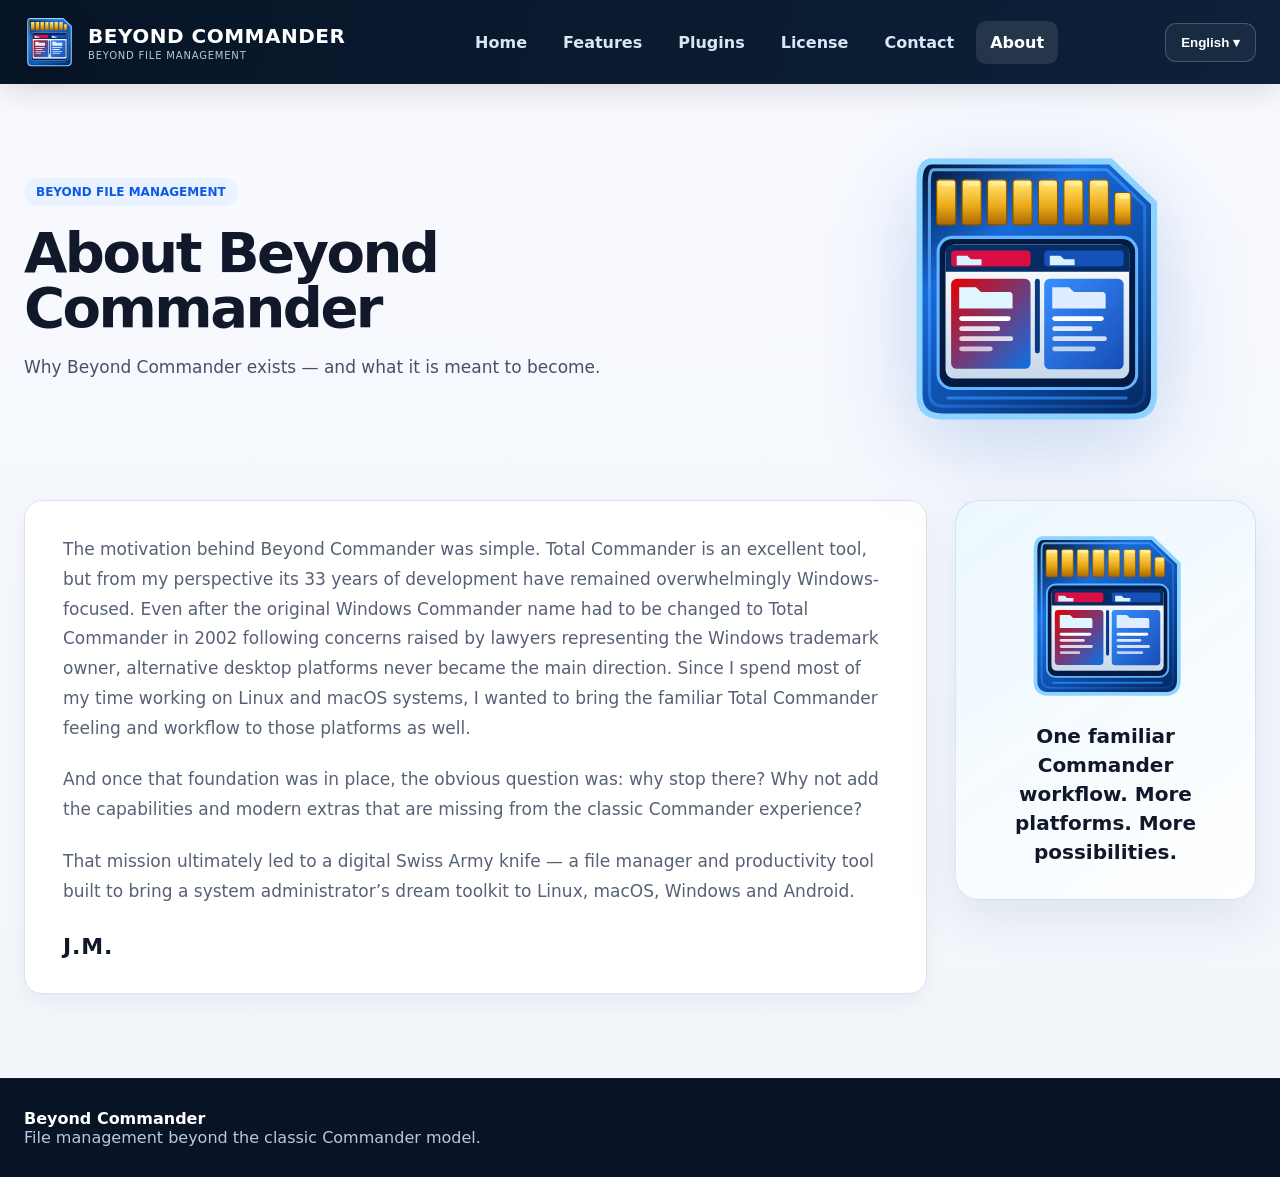
==== about.html @ c3407da0 "Clean: 2026-08-22 17:18" ====
<!doctype html>
<html lang="en">
<head>
  <meta charset="utf-8">
  <meta name="viewport" content="width=device-width,initial-scale=1">
  <title>About — Beyond Commander</title>
  <meta name="description" content="The story and motivation behind Beyond Commander, a modern multi-platform Commander-style file manager.">
  <link rel="canonical" href="https://beyond-commander.github.io/about.html">
  <meta property="og:title" content="About Beyond Commander">
  <meta property="og:description" content="The story and motivation behind Beyond Commander, a modern multi-platform Commander-style file manager.">
  <meta property="og:type" content="website">
  <meta property="og:url" content="https://beyond-commander.github.io/about.html">
  <meta property="og:image" content="https://beyond-commander.github.io/assets/beyond-commander-social.png">
  <meta name="twitter:card" content="summary_large_image">
  <meta name="twitter:title" content="About Beyond Commander">
  <meta name="twitter:description" content="The story and motivation behind Beyond Commander, a modern multi-platform Commander-style file manager.">
  <meta name="twitter:image" content="https://beyond-commander.github.io/assets/beyond-commander-social.png">
  <link rel="icon" href="assets/bc2.svg" type="image/svg+xml">
  <link rel="stylesheet" href="assets/site.css">
</head>
<body>
  <div id="nav"></div>
  <main>
    <section class="page-hero about-hero">
      <div class="wrap about-hero-grid">
        <div>
          <span class="eyebrow" data-i18n="tagline"></span>
          <h1 data-i18n="aboutTitle"></h1>
          <p class="copy" data-i18n="aboutLead"></p>
        </div>
        <div class="about-logo-card" aria-hidden="true">
          <img src="assets/bc2.svg" alt="">
        </div>
      </div>
    </section>
    <section class="section about-section">
      <div class="wrap about-layout">
        <article class="card about-story">
          <p data-i18n="aboutP1"></p>
          <p data-i18n="aboutP2"></p>
          <p data-i18n="aboutP3"></p>
          <div class="about-signature" data-i18n="aboutSignature"></div>
        </article>
        <aside class="about-mission-card">
          <img src="assets/bc2.svg" alt="Beyond Commander" class="about-mission-logo">
          <strong data-i18n="aboutMission"></strong>
        </aside>
      </div>
    </section>
  </main>
  <div id="foot"></div>
  <script src="assets/site.js"></script>
  <script>document.getElementById('nav').innerHTML=nav('about');document.getElementById('foot').innerHTML=footer();</script>
</body>
</html>
---- assets/site.css ----
:root{--bg:#f5f7fb;--paper:#fff;--ink:#10182a;--muted:#667085;--line:#dce4f0;--blue:#1462f3;--header:#071426;--header2:#0d2139;--red:#d92332;--shadow:0 20px 50px rgba(20,38,75,.14)}
*{box-sizing:border-box}body{margin:0;font-family:Inter,system-ui,-apple-system,"Segoe UI",Roboto,Arial,sans-serif;background:linear-gradient(#f8faff,#f2f5fa);color:var(--ink)}a{color:inherit}.wrap{width:min(1460px,calc(100% - 48px));margin:auto}.site-header{position:sticky;top:0;z-index:50;background:linear-gradient(100deg,var(--header),var(--header2));box-shadow:0 8px 30px rgba(0,0,0,.12)}.navbar{min-height:82px;display:flex;align-items:center;gap:34px}.brand{display:flex;align-items:center;gap:12px;text-decoration:none;color:#fff;min-width:290px}.brandmark{width:46px;height:46px;border-radius:12px;display:grid;place-items:center;background:linear-gradient(135deg,#0c70ff,#7e4eff);font-weight:900}.brand strong{display:block;font-size:20px}.brand small{display:block;color:#b8c6da;text-transform:uppercase;font-size:11px;letter-spacing:.08em}.navlinks{display:flex;gap:8px;align-items:center;justify-content:center;flex:1}.navlinks a,.navlinks span{padding:12px 14px;text-decoration:none;color:#dbe6f5;font-weight:750;border-radius:10px;white-space:nowrap}.navlinks a:hover,.navlinks a.active{background:rgba(255,255,255,.1);color:#fff}.navlinks .disabled{opacity:.35;cursor:not-allowed}.lang{position:relative}.lang>button{border:1px solid rgba(255,255,255,.2);background:rgba(255,255,255,.05);color:#fff;border-radius:11px;padding:11px 15px;font-weight:700;cursor:pointer}.lang-menu{display:none;position:absolute;right:0;top:48px;background:#fff;border:1px solid var(--line);border-radius:12px;box-shadow:var(--shadow);padding:7px;min-width:150px}.lang-menu.open{display:block}.lang-menu button{display:block;width:100%;border:0;background:transparent;padding:10px;text-align:left;cursor:pointer}.hero{padding:56px 0 34px}.hero-grid,.split{display:grid;grid-template-columns:.85fr 1.15fr;gap:38px;align-items:center}.eyebrow{display:inline-flex;padding:7px 12px;border-radius:999px;background:#eaf1ff;color:#0c5be8;font-size:12px;font-weight:900;text-transform:uppercase}.hero h1,.page-hero h1{font-size:clamp(48px,5vw,76px);line-height:.98;margin:20px 0 10px;letter-spacing:-.045em}.page-hero h1{font-size:56px}.gradient{background:linear-gradient(90deg,#0a63f4,#6754ee);-webkit-background-clip:text;background-clip:text;color:transparent}.lead{font-size:22px;font-weight:850;margin:8px 0 16px}.copy{font-size:17px;line-height:1.65;color:#465166;max-width:680px}.actions{display:flex;gap:14px;flex-wrap:wrap;margin:24px 0 16px}.btn{display:inline-flex;align-items:center;justify-content:center;gap:8px;padding:13px 19px;border-radius:11px;border:1px solid #2d70ee;background:#fff;color:#1259d8;text-decoration:none;font-weight:850}.btn.primary{background:linear-gradient(100deg,#0e64f5,#174edb);color:#fff;box-shadow:0 10px 25px rgba(19,93,235,.22)}.micro-row{display:flex;gap:12px;flex-wrap:wrap}.micro-card{background:#fff;border:1px solid var(--line);border-radius:14px;padding:12px 16px;min-width:220px}.micro-card strong{display:block;color:#1459d9;font-size:19px}.micro-card small{color:var(--muted)}.platforms{display:flex;align-items:center;gap:20px;flex-wrap:wrap;margin-top:14px}.platform{display:flex;gap:7px;align-items:center;font-weight:800}.platform.future{color:#9da5b1}.badge-coming{font-size:10px;padding:3px 7px;background:var(--red);color:#fff;border-radius:999px;font-weight:900;text-transform:uppercase}.deck{height:510px;position:relative;perspective:1200px}.bc-card{position:absolute;width:84%;height:385px;right:4%;top:40px;border-radius:13px;overflow:hidden;box-shadow:0 26px 60px rgba(18,32,60,.23);transform-origin:center}.bc-card.green{right:-4%;top:72px;transform:rotateY(-17deg) scale(.88);z-index:1}.bc-card.dark{right:2%;top:58px;transform:rotateY(-12deg) scale(.94);z-index:2}.bc-card.light{right:10%;top:35px;transform:rotateY(-7deg);z-index:3}.bc-card.green .bc-window{--wbg:#0e2b1c;--wfg:#d7ffe5;--wline:#28523b;--bar:#154228;--active:#23643d}.bc-card.dark .bc-window{--wbg:#141a22;--wfg:#e6edf6;--wline:#303944;--bar:#1d2530;--active:#24394f}.bc-card.light .bc-window{--wbg:#fff;--wfg:#18202a;--wline:#d8dde5;--bar:#f4f5f7;--active:#e6effc}.bc-window{height:100%;background:var(--wbg);color:var(--wfg);border:1px solid var(--wline);font-size:10px}.bc-title{height:27px;background:linear-gradient(90deg,#234267,#284e80);color:#fff;display:flex;align-items:center;justify-content:center}.bc-menu,.bc-toolbar,.bc-drive{display:flex;gap:12px;align-items:center;padding:7px 9px;border-bottom:1px solid var(--wline);background:var(--bar)}.bc-menu span{font-weight:750}.bc-toolbar{gap:7px}.tool{width:14px;height:14px;border-radius:3px;background:linear-gradient(135deg,#2a8eff,#5fd4d8);box-shadow:inset 0 0 0 1px rgba(255,255,255,.45)}.bc-drive{justify-content:space-between;padding:5px 9px}.bc-panels{display:grid;grid-template-columns:1fr 1fr;height:238px}.bc-panel{border-right:1px solid var(--wline)}.bc-panel:last-child{border-right:0}.path{padding:6px 8px;background:var(--active);font-weight:850;border-bottom:1px solid var(--wline)}.file-head,.file-row{display:grid;grid-template-columns:1.8fr .55fr .75fr 1fr;gap:4px;padding:4px 6px;border-bottom:1px solid rgba(128,140,160,.12)}.file-head{font-weight:900;background:var(--bar)}.bc-keys{height:37px;display:grid;grid-template-columns:repeat(7,1fr);gap:4px;padding:5px;background:var(--bar);border-top:1px solid var(--wline)}.bc-keys div{display:grid;place-items:center;border:1px solid var(--wline);border-radius:4px;font-size:8px}.soon-overlay{
position:absolute;z-index:6;left:20%;right:8%;top:235px;text-align:center;
background:rgba(20,98,243,.84);color:#fff;padding:15px 18px;
border:1px solid rgba(255,255,255,.42);border-radius:12px;
font-size:20px;font-weight:900;
box-shadow:0 12px 32px rgba(20,74,170,.30);
backdrop-filter:blur(7px);-webkit-backdrop-filter:blur(7px)
}.section{padding:40px 0}.section h2{font-size:38px;margin:0 0 14px}.grid{display:grid;grid-template-columns:repeat(3,1fr);gap:18px;margin-top:22px}.card,.preview-box{background:#fff;border:1px solid var(--line);border-radius:18px;padding:22px;box-shadow:0 8px 26px rgba(23,46,86,.05)}.card h3{margin:0 0 8px;color:#1558d5}.card p{margin:0;color:#566176;line-height:1.6}.feature-grid{display:grid;grid-template-columns:repeat(4,1fr);gap:14px}.feature{background:#fff;border:1px solid var(--line);border-radius:15px;padding:18px}.feature b{display:block;color:#145ddd;margin-bottom:5px}.feature small{color:#626d80;line-height:1.45}.page-hero{padding:44px 0 22px}.preview-box .bc-card{position:relative;width:100%;height:350px;right:auto!important;top:auto!important;transform:none!important}.table-wrap{overflow:auto;background:#fff;border:1px solid var(--line);border-radius:16px}table{border-collapse:collapse;width:100%;min-width:820px}th,td{padding:14px;border-bottom:1px solid var(--line);text-align:left}th{background:#f4f7fb}.ok{color:#16a34a;font-weight:900}.partial{color:#d97706;font-weight:900}.plugin-link{font-weight:850;color:#145fdc;text-decoration:none}.plugin-link:hover{text-decoration:underline}.note{padding:16px 18px;border-radius:14px;background:#eef4ff;border:1px solid #cddcff;color:#335274}.price-box{font-size:56px;font-weight:950;color:#165fe6}.price-box small{font-size:20px}.checks{display:grid;gap:12px}.check{padding:15px 17px;background:#fff;border:1px solid var(--line);border-radius:13px}.check strong{display:block;color:#155ad7;margin-bottom:4px}.support-grid{display:grid;grid-template-columns:repeat(4,1fr);gap:16px}.cta-strip{display:flex;justify-content:space-between;align-items:center;gap:20px;background:linear-gradient(95deg,#edf4ff,#f7f1ff);border:1px solid #cad8fb;border-radius:18px;padding:22px 26px;margin-top:26px}.footer{margin-top:40px;background:#081426;color:#b9c8dc;padding:30px 0}.footer strong{color:#fff}@media(max-width:1050px){.hero-grid,.split{grid-template-columns:1fr}.grid,.feature-grid,.support-grid{grid-template-columns:repeat(2,1fr)}.navlinks{display:none}.brand{min-width:0}}@media(max-width:650px){.wrap{width:min(100% - 24px,1460px)}.grid,.feature-grid,.support-grid{grid-template-columns:1fr}.deck{height:390px}.bc-card{width:98%;height:300px}.bc-panels{height:168px}.soon-overlay{top:180px;left:8%;right:5%;font-size:15px}.navbar{gap:10px}.brand small{display:none}}

.platform.active{color:#111827}
.platform-active-badge{
  display:inline-flex;align-items:center;gap:7px;
  padding:5px 10px;border-radius:999px;
  background:#159447;color:#fff;font-weight:900;line-height:1;
  box-shadow:0 5px 14px rgba(21,148,71,.20)
}
.platform-active-badge .os-ico{filter:none}

/* Match the agreed landing-page composition more closely */
.hero{padding:44px 0 28px}
.hero-grid{grid-template-columns:.78fr 1.22fr;gap:28px;align-items:start}
.hero .copy{max-width:610px}
.hero .deck{margin-top:-4px}
.micro-row{display:grid;grid-template-columns:repeat(2,minmax(0,1fr));max-width:560px}
.micro-card{min-width:0}
@media(max-width:1050px){
  .hero-grid{grid-template-columns:1fr}
  .micro-row{grid-template-columns:repeat(2,minmax(0,1fr))}
}
@media(max-width:650px){
  .micro-row{grid-template-columns:1fr}
}


/* ==========================================================================
   v3 — approved Beyond Commander landing-page composition
   ========================================================================== */

.wrap{
  width:min(1540px,calc(100% - 56px));
}

.navbar{
  min-height:84px;
}

.brand{
  min-width:330px;
  gap:14px;
}

.brand-logo{
  width:50px;
  height:50px;
  object-fit:contain;
  flex:0 0 auto;
  filter:drop-shadow(0 5px 12px rgba(0,0,0,.18));
}

.brand > span strong{
  display:block;
  font-size:20px;
  letter-spacing:.025em;
}

.brand > span small{
  display:block;
  color:#b9c8dc;
  font-size:10px;
  letter-spacing:.08em;
  text-transform:uppercase;
  margin-top:2px;
}

.hero{
  padding:42px 0 30px;
}

.hero-grid{
  grid-template-columns:minmax(610px,.88fr) minmax(760px,1.12fr);
  gap:24px;
  align-items:start;
}

.hero h1{
  font-size:clamp(58px,4.7vw,76px);
  margin-top:20px;
  max-width:650px;
}

.hero .lead{
  font-size:23px;
  max-width:650px;
}

.hero .copy{
  max-width:630px;
  font-size:16px;
  line-height:1.56;
}

.actions{
  gap:14px;
  margin-top:23px;
}

.btn{
  min-height:48px;
  padding:13px 19px;
}

.btn-icon{
  width:21px;
  height:21px;
  fill:none;
  stroke:currentColor;
  stroke-width:1.9;
  stroke-linecap:round;
  stroke-linejoin:round;
  flex:0 0 auto;
}

.micro-row{
  display:grid;
  grid-template-columns:1fr 1fr;
  gap:12px;
  max-width:590px;
  margin-top:12px;
}

.micro-card{
  min-height:76px;
  padding:13px 15px;
}

.micro-card-icon{
  display:flex;
  align-items:center;
  gap:13px;
}

.card-icon{
  width:29px;
  height:29px;
  fill:none;
  stroke:#1462f3;
  stroke-width:1.8;
  stroke-linecap:round;
  stroke-linejoin:round;
  flex:0 0 auto;
}

.micro-card strong{
  font-size:18px;
}

.micro-card small{
  display:block;
  margin-top:3px;
  line-height:1.35;
}

/* Four platform names stay on one desktop row. */
.hero-platforms{
  display:flex;
  flex-wrap:nowrap !important;
  gap:14px !important;
  white-space:nowrap;
  max-width:650px;
  margin-top:13px;
}

.hero-platforms .platform{
  gap:6px;
  font-size:13px;
}

.hero-platforms .badge-coming{
  font-size:9px;
  padding:3px 6px;
}

/* Larger, clearly separated perspective stack. */
.deck{
  height:510px;
  position:relative;
  perspective:1650px;
  perspective-origin:48% 45%;
  margin-top:-2px;
  overflow:visible;
}

.bc-card{
  position:absolute;
  width:82%;
  height:416px;
  border-radius:14px;
  overflow:hidden;
  box-shadow:0 28px 62px rgba(18,32,60,.25);
  transform-origin:50% 50%;
  backface-visibility:hidden;
}

.bc-card.light{
  right:15%;
  top:24px;
  z-index:3;
  transform:rotateY(-8deg) rotateZ(.15deg);
}

.bc-card.dark{
  right:1%;
  top:48px;
  z-index:2;
  transform:rotateY(-14deg) translateZ(-55px) scale(.96);
}

.bc-card.green{
  right:-12%;
  top:76px;
  z-index:1;
  transform:rotateY(-18deg) translateZ(-110px) scale(.92);
}

.bc-window{
  font-size:10px;
}

.bc-title{
  height:28px;
  font-size:10px;
}

.bc-menu{
  min-height:31px;
  gap:12px;
  padding:6px 10px;
}

.bc-toolbar{
  min-height:34px;
  padding:5px 9px;
  gap:5px;
}

.tool{
  width:24px;
  height:22px;
  border-radius:4px;
  background:linear-gradient(180deg,rgba(255,255,255,.95),rgba(226,232,240,.92));
  border:1px solid rgba(88,104,125,.45);
  box-shadow:0 1px 2px rgba(0,0,0,.08);
  color:#215e9e;
  font-size:10px;
  font-weight:900;
  display:grid;
  place-items:center;
  line-height:1;
}

.bc-card.dark .tool,
.bc-card.green .tool{
  background:rgba(255,255,255,.09);
  border-color:rgba(255,255,255,.18);
  color:#9ed8ff;
  box-shadow:none;
}

.tool:nth-child(2n){color:#c78a08}
.tool:nth-child(3n){color:#168a6a}
.tool:nth-child(5n){color:#b33f55}
.bc-card.dark .tool:nth-child(2n),
.bc-card.green .tool:nth-child(2n){color:#ffd36a}
.bc-card.dark .tool:nth-child(3n),
.bc-card.green .tool:nth-child(3n){color:#68e6be}
.bc-card.dark .tool:nth-child(5n),
.bc-card.green .tool:nth-child(5n){color:#ff8fa3}

.bc-drives{
  display:grid;
  grid-template-columns:1fr 1fr;
  border-bottom:1px solid var(--wline);
  background:var(--bar);
}

.drivebox{
  min-width:0;
  display:grid;
  grid-template-columns:auto auto 1fr;
  gap:7px;
  align-items:center;
  padding:5px 8px;
  border-right:1px solid var(--wline);
  white-space:nowrap;
  overflow:hidden;
}

.drivebox:last-child{
  border-right:0;
}

.drivebox span:last-child{
  overflow:hidden;
  text-overflow:ellipsis;
  opacity:.86;
}

.bc-panels{
  height:253px;
}

.path{
  white-space:nowrap;
  overflow:hidden;
  text-overflow:ellipsis;
}

.file-head,.file-row{
  grid-template-columns:1.65fr .43fr .62fr .90fr;
  padding:3px 7px;
  min-height:22px;
  align-items:center;
}

.file-row span:first-child{
  overflow:hidden;
  text-overflow:ellipsis;
  white-space:nowrap;
}

.bc-status{
  display:grid;
  grid-template-columns:1fr 1fr;
  background:var(--bar);
  border-top:1px solid var(--wline);
  font-size:9px;
  opacity:.8;
}

.bc-status span{
  padding:4px 8px;
  border-right:1px solid var(--wline);
}

.bc-status span:last-child{
  border-right:0;
}

.bc-keys{
  height:37px;
}

.soon-overlay{
  left:22%;
  right:10%;
  top:239px;
  padding:15px 20px;
  background:rgba(20,98,243,.84);
  color:#fff;
  border:1px solid rgba(255,255,255,.45);
  border-radius:11px;
  font-size:20px;
  letter-spacing:.005em;
  box-shadow:0 13px 34px rgba(17,74,174,.32);
  backdrop-filter:blur(7px);
  -webkit-backdrop-filter:blur(7px);
}

/* Keep the green active state visually distinct from the red future badges. */
.platform-active-badge{
  padding:5px 10px;
  background:#159447;
  color:#fff;
}

/* Make the first feature row visually closer to the approved cards. */
.section{
  padding:34px 0 42px;
}

.grid{
  gap:15px;
  margin-top:18px;
}

.card{
  padding:21px 23px;
}

/* Responsive: only smaller layouts may wrap the platform row. */
@media(max-width:1250px){
  .hero-grid{
    grid-template-columns:minmax(520px,.9fr) minmax(610px,1.1fr);
  }
  .hero-platforms{
    gap:9px !important;
  }
  .hero-platforms .platform{
    font-size:12px;
  }
}

@media(max-width:1050px){
  .hero-grid{
    grid-template-columns:1fr;
  }
  .deck{
    height:500px;
    max-width:900px;
  }
  .hero-platforms{
    flex-wrap:wrap !important;
  }
}

@media(max-width:650px){
  .brand{
    min-width:0;
  }
  .brand-logo{
    width:42px;
    height:42px;
  }
  .micro-row{
    grid-template-columns:1fr;
  }
  .deck{
    height:395px;
  }
  .bc-card{
    width:94%;
    height:305px;
  }
  .bc-card.light{right:5%;top:12px}
  .bc-card.dark{right:-3%;top:31px}
  .bc-card.green{right:-10%;top:49px}
  .bc-panels{height:167px}
  .soon-overlay{
    left:8%;
    right:6%;
    top:176px;
    font-size:15px;
  }
}


/* ==========================================================================
   v4 — home feature cards aligned to the approved reference
   ========================================================================== */

.home-feature-grid{
  grid-template-columns:repeat(3,1fr);
  gap:16px;
  margin-top:14px;
}

.home-card{
  display:grid;
  grid-template-columns:68px 1fr;
  align-items:start;
  gap:12px;
  min-height:136px;
  padding:22px 24px 20px;
  border-radius:18px;
  box-shadow:0 8px 26px rgba(22,42,82,.06);
}

.home-card-ico{
  width:52px;
  height:52px;
  display:grid;
  place-items:center;
  color:#1a63f3;
}

.home-card-icon{
  width:46px;
  height:46px;
  display:block;
}

.home-card h3{
  margin:0 0 10px;
  color:#155ad7;
  font-size:17px;
  line-height:1.15;
}

.home-card p{
  margin:0;
  color:#596579;
  line-height:1.55;
  font-size:15px;
}

.home-card p .plugin-link{
  font-weight:900;
}

.section{
  padding:30px 0 44px;
}

.grid{
  gap:16px;
}

.card{
  border:1px solid #dbe3ef;
  box-shadow:0 8px 24px rgba(19,33,68,.05);
}

@media(max-width:1050px){
  .home-feature-grid{
    grid-template-columns:repeat(2,1fr);
  }
}

@media(max-width:650px){
  .home-feature-grid{
    grid-template-columns:1fr;
  }
  .home-card{
    grid-template-columns:58px 1fr;
    min-height:0;
    padding:18px 18px 17px;
  }
  .home-card-icon{
    width:40px;
    height:40px;
  }
}


/* v6: restore the approved desktop proportions while keeping the valid v4 JS. */
@media(min-width:1181px){
  .wrap{width:min(1680px,calc(100% - 72px));}
  .hero{padding:42px 0 18px;}
  .hero-grid{
    grid-template-columns:minmax(590px,.82fr) minmax(820px,1.18fr);
    gap:32px;
    align-items:start;
  }
  .hero h1{
    font-size:clamp(64px,4.6vw,84px);
    line-height:.95;
    max-width:680px;
  }
  .hero .lead{font-size:23px;max-width:700px;}
  .hero .copy{font-size:16.5px;line-height:1.56;max-width:665px;}
  .deck{height:525px;margin-top:-8px;perspective:1850px;}
  .bc-card{width:87%;height:430px;}
  .bc-card.light{right:15%;top:22px;transform:rotateY(-7deg) rotateZ(.12deg);}
  .bc-card.dark{right:0;top:49px;transform:rotateY(-13deg) translateZ(-60px) scale(.965);}
  .bc-card.green{right:-14%;top:78px;transform:rotateY(-18deg) translateZ(-116px) scale(.92);}
  .bc-panels{height:262px;}
  .soon-overlay{left:23%;right:9%;top:242px;font-size:20px;}
  .platforms.hero-platforms{flex-wrap:nowrap!important;gap:16px!important;max-width:720px;}
  .home-feature-grid{grid-template-columns:repeat(3,1fr);gap:18px;}
  .home-card{grid-template-columns:72px 1fr;min-height:140px;padding:22px 24px;}
  .home-card-ico{width:58px;height:58px;}
  .home-card-icon{width:49px;height:49px;}
}


/* ==========================================================================
   v7 — BC application mock redesigned to match the real UI more closely
   ========================================================================== */

/* Wider stage, with the app mock occupying more of the right half */
.hero-grid{
  grid-template-columns:minmax(560px,.76fr) minmax(940px,1.24fr);
  gap:26px;
}

/* Reverse the perspective direction: the stack now fans to the LEFT. */
.deck{
  height:560px;
  perspective:2200px;
  perspective-origin:58% 42%;
}

.bc-card{
  width:90%;
  height:470px;
  border-radius:10px;
  box-shadow:0 28px 68px rgba(17,31,57,.28);
}

.bc-card.light{
  right:8%;
  top:22px;
  z-index:3;
  transform:rotateY(8deg) rotateZ(.1deg);
}

.bc-card.dark{
  right:18%;
  top:46px;
  z-index:2;
  transform:rotateY(13deg) translateZ(-58px) scale(.968);
}

.bc-card.green{
  right:28%;
  top:70px;
  z-index:1;
  transform:rotateY(18deg) translateZ(-118px) scale(.93);
}

/* Real BC-like skin */
.bc-card.light .bc-window{
  --wbg:#f5f5f5;
  --wfg:#101820;
  --wline:#9da7b0;
  --bar:#ececec;
  --path:#7b756f;
  --pathActive:#278fd8;
  --header:#d1ebfb;
  --select:#2c8fd8;
  --selectFg:#fff;
}

.bc-card.dark .bc-window{
  --wbg:#1b2633;
  --wfg:#e4ebf4;
  --wline:#35506a;
  --bar:#223142;
  --path:#2d3c4b;
  --pathActive:#2e78a7;
  --header:#314a61;
  --select:#2f7ab0;
  --selectFg:#fff;
}

.bc-card.green .bc-window{
  --wbg:#153220;
  --wfg:#e1f3e6;
  --wline:#2e5e45;
  --bar:#1f4330;
  --path:#305241;
  --pathActive:#1f8f61;
  --header:#275e45;
  --select:#1e8c60;
  --selectFg:#fff;
}

.bc-window{
  height:100%;
  background:var(--wbg);
  color:var(--wfg);
  border:1px solid var(--wline);
  font-size:11px;
  display:flex;
  flex-direction:column;
}

.bc-titlebar{
  height:30px;
  background:linear-gradient(180deg,#416ea6,#355f92);
  color:#fff;
  display:grid;
  grid-template-columns:72px 1fr 88px;
  align-items:center;
  border-bottom:1px solid rgba(0,0,0,.22);
  flex:0 0 auto;
}

.bc-title{
  height:auto;
  background:none;
  display:flex;
  align-items:center;
  justify-content:center;
  font-size:10px;
  letter-spacing:.02em;
  font-weight:500;
}

.bc-win-actions{
  display:flex;
  align-items:center;
  gap:10px;
  padding:0 10px;
}

.bc-win-actions.left span{
  width:14px;
  height:14px;
  border-radius:50%;
  background:#90a6c6;
  opacity:.9;
}

.bc-win-actions.right{
  justify-content:flex-end;
}

.bc-win-actions.right span{
  width:17px;
  height:17px;
  border-radius:50%;
  box-shadow:inset 0 0 0 1px rgba(255,255,255,.12);
}
.bc-win-actions.right .violet{background:#8451b8}
.bc-win-actions.right .green{background:#19ac7e}
.bc-win-actions.right .pink{background:#c53c6f}

.bc-menu{
  min-height:30px;
  display:flex;
  align-items:center;
  gap:23px;
  padding:0 12px;
  background:var(--bar);
  border-bottom:1px solid var(--wline);
  font-size:11px;
}

.bc-menu span{
  font-weight:500;
}

.bc-toolbar{
  min-height:38px;
  display:flex;
  align-items:center;
  gap:4px;
  padding:0 10px;
  background:var(--bar);
  border-bottom:1px solid var(--wline);
}

.tool{
  width:23px;
  height:22px;
  border-radius:2px;
  display:grid;
  place-items:center;
  background:#f3f3f3;
  border:1px solid #c3c3c3;
  color:#4a657d;
  font-size:11px;
  font-weight:800;
  box-shadow:none;
}
.bc-card.dark .tool,
.bc-card.green .tool{
  background:rgba(255,255,255,.08);
  border-color:rgba(255,255,255,.12);
  color:#d8e8f7;
}
.tool:nth-child(1),.tool:nth-child(6),.tool:nth-child(14){color:#2f9ed4}
.tool:nth-child(2),.tool:nth-child(7),.tool:nth-child(8){color:#c28b18}
.tool:nth-child(4),.tool:nth-child(5),.tool:nth-child(13){color:#4f7fc8}
.tool:nth-child(9){color:#bb6b1f}
.tool:nth-child(10){color:#c54b4b}
.tool:nth-child(11){color:#3c8a56}

.bc-tabs{
  min-height:31px;
  display:flex;
  align-items:flex-end;
  gap:6px;
  padding:4px 10px 3px;
  background:var(--bar);
  border-bottom:1px solid var(--wline);
}

.app-tab{
  display:inline-flex;
  align-items:center;
  gap:6px;
  height:22px;
  padding:0 10px;
  border:1px solid var(--wline);
  background:#dadfe3;
  border-radius:2px;
  font-size:10px;
  white-space:nowrap;
}
.app-tab::before{
  content:'▣';
  color:#5b83a8;
  font-size:9px;
}
.app-tab.active{
  background:#d7edf9;
  border-color:#7fa9ca;
  font-weight:700;
}
.bc-card.dark .app-tab,
.bc-card.green .app-tab{
  background:rgba(255,255,255,.08);
}

.bc-workarea{
  display:grid;
  grid-template-columns:1fr 1fr;
  gap:0;
  flex:1 1 auto;
}

.bc-panel{
  display:flex;
  flex-direction:column;
  border-right:1px solid var(--wline);
}
.bc-panel:last-child{border-right:0}

.panel-drive{
  height:29px;
  display:grid;
  grid-template-columns:auto auto 1fr;
  align-items:center;
  gap:10px;
  padding:0 8px;
  background:#ededed;
  border-bottom:1px solid var(--wline);
  font-size:10px;
}
.bc-card.dark .panel-drive,
.bc-card.green .panel-drive{
  background:rgba(255,255,255,.06);
}
.drive-sel{
  display:inline-flex;
  align-items:center;
  min-width:56px;
  height:18px;
  padding:0 8px;
  border:1px solid #8b949b;
  background:#f6f6f6;
}
.bc-card.dark .drive-sel,
.bc-card.green .drive-sel{
  background:rgba(255,255,255,.08);
  border-color:rgba(255,255,255,.18);
}

.path{
  height:22px;
  display:flex;
  align-items:center;
  padding:0 8px;
  background:var(--path);
  color:#fff;
  font-weight:700;
  border-bottom:1px solid var(--wline);
  white-space:nowrap;
  overflow:hidden;
  text-overflow:ellipsis;
}
.path.active{
  background:var(--pathActive);
}

.file-head{
  display:grid;
  grid-template-columns:1.9fr .38fr .50fr .78fr .40fr;
  gap:0;
  padding:0;
  min-height:24px;
  align-items:center;
  background:var(--header);
  border-bottom:1px solid #8fa3b4;
  font-weight:900;
  font-size:11px;
}
.file-head span{
  padding:0 6px;
  border-right:1px solid rgba(90,103,116,.45);
}
.file-head span:last-child{border-right:0}

.file-list{
  flex:1 1 auto;
  overflow:hidden;
  background:var(--wbg);
}

.file-row{
  display:grid;
  grid-template-columns:1.9fr .38fr .50fr .78fr .40fr;
  gap:0;
  min-height:27px;
  align-items:center;
  border-bottom:1px solid rgba(150,160,170,.14);
}
.file-row span{
  padding:0 6px;
  white-space:nowrap;
  overflow:hidden;
  text-overflow:ellipsis;
}
.file-row.selected{
  background:var(--select);
  color:var(--selectFg);
}
.file-row.selected span{
  color:inherit;
}

.bc-footer-info{
  height:28px;
  display:grid;
  grid-template-columns:1fr 1fr;
  align-items:center;
  background:var(--wbg);
  border-top:1px solid var(--wline);
  font-size:10px;
}
.bc-footer-info span{
  padding:0 10px;
  border-right:1px solid var(--wline);
}
.bc-footer-info span:last-child{border-right:0}

.bc-bottom-strip{
  height:24px;
  display:grid;
  grid-template-columns:1fr auto auto auto;
  align-items:center;
  gap:8px;
  padding:0 8px;
  background:#efefef;
  border-top:1px solid var(--wline);
  font-size:10px;
}
.bc-card.dark .bc-bottom-strip,
.bc-card.green .bc-bottom-strip{
  background:rgba(255,255,255,.05);
}

.bc-keys{
  height:31px;
  display:grid;
  grid-template-columns:repeat(7,1fr);
  gap:2px;
  padding:0 6px 6px;
  background:var(--wbg);
  border-top:1px solid var(--wline);
}
.bc-keys div{
  height:24px;
  display:grid;
  place-items:center;
  border:1px solid #9a9a9a;
  border-radius:0;
  background:#ececec;
  font-size:10px;
}
.bc-card.dark .bc-keys div,
.bc-card.green .bc-keys div{
  background:rgba(255,255,255,.08);
  border-color:rgba(255,255,255,.14);
}

.soon-overlay{
  left:19%;
  right:15%;
  top:246px;
  background:rgba(31,110,242,.86);
  color:#fff;
  border:1px solid rgba(255,255,255,.46);
  box-shadow:0 13px 34px rgba(19,85,199,.32);
  backdrop-filter:blur(6px);
  -webkit-backdrop-filter:blur(6px);
}

/* Make the hero match the approved card section proportions more closely. */
.hero + .section{
  padding-top:2px;
}

@media(max-width:1500px){
  .deck{height:530px}
  .bc-card{height:442px}
  .bc-card.green{right:23%}
  .bc-card.dark{right:14%}
  .bc-card.light{right:6%}
  .file-row{min-height:24px}
}

@media(max-width:1180px){
  .deck{
    max-width:980px;
  }
}

@media(max-width:760px){
  .bc-card{
    width:96%;
    height:330px;
  }
  .bc-card.light{right:2%;top:10px}
  .bc-card.dark{right:10%;top:28px}
  .bc-card.green{right:18%;top:44px}
  .bc-titlebar{grid-template-columns:42px 1fr 60px}
  .bc-menu{gap:10px;font-size:9px}
  .bc-tabs{display:none}
  .file-head,.file-row{grid-template-columns:1.7fr .42fr .58fr .82fr .42fr}
  .soon-overlay{top:182px;left:8%;right:8%;font-size:15px}
}


/* ==========================================================================
   v8 — BC mock closer to the supplied screenshot + corrected card flow
   ========================================================================== */

/* Keep the application preview on the right and prevent overlap with left content. */
.hero-grid{
  grid-template-columns:minmax(560px,.80fr) minmax(860px,1.20fr);
  gap:32px;
  align-items:start;
}

.deck{
  height:590px;
  margin-top:8px;
  perspective:2300px;
  perspective-origin:40% 36%;
  overflow:visible;
  position:relative;
}

/* Cards now cascade downwards to the RIGHT, not into the content block. */
.bc-card{
  position:absolute;
  width:84%;
  height:510px;
  left:0;
  right:auto;
  border-radius:8px;
  overflow:hidden;
  box-shadow:0 28px 72px rgba(17,31,57,.28);
  transform-origin:center;
}

.bc-card.light{
  left:12%;
  top:6px;
  z-index:3;
  transform:rotateY(-7deg) rotateZ(.08deg);
}

.bc-card.dark{
  left:20%;
  top:28px;
  z-index:2;
  transform:rotateY(-12deg) translateZ(-48px) scale(.965);
}

.bc-card.green{
  left:28%;
  top:50px;
  z-index:1;
  transform:rotateY(-17deg) translateZ(-96px) scale(.93);
}

/* Window theme closer to the actual Beyond Commander screenshot. */
.bc-card.light .bc-window{
  --wbg:#f5f5f5;
  --wfg:#111a21;
  --wline:#98a3ae;
  --bar:#efefef;
  --tab:#d9dfe4;
  --path:#6e6861;
  --pathActive:#2b90d8;
  --header:#cdebf9;
  --select:#2b8fd8;
  --selectFg:#fff;
  --key:#ececec;
}

.bc-card.dark .bc-window{
  --wbg:#17202a;
  --wfg:#e7edf5;
  --wline:#344a5e;
  --bar:#202d39;
  --tab:#2b3948;
  --path:#394958;
  --pathActive:#2f84b7;
  --header:#355064;
  --select:#2f7fb6;
  --selectFg:#fff;
  --key:#273440;
}

.bc-card.green .bc-window{
  --wbg:#163021;
  --wfg:#e3f4e7;
  --wline:#2f6147;
  --bar:#1e4230;
  --tab:#28533d;
  --path:#2f5440;
  --pathActive:#218c61;
  --header:#2a6347;
  --select:#22895f;
  --selectFg:#fff;
  --key:#264636;
}

.bc-window{
  height:100%;
  background:var(--wbg);
  color:var(--wfg);
  border:1px solid var(--wline);
  display:flex;
  flex-direction:column;
  font-size:11px;
}

.bc-titlebar{
  height:31px;
  display:grid;
  grid-template-columns:26px 1fr 72px;
  align-items:center;
  padding:0 8px;
  background:linear-gradient(180deg,#4672ab,#345f92);
  color:#fff;
  border-bottom:1px solid rgba(0,0,0,.22);
  flex:0 0 auto;
}

.bc-appicon{
  width:16px;
  height:16px;
  border-radius:3px;
  background:linear-gradient(180deg,#6ea9ff,#355dd8);
  box-shadow:inset 0 0 0 1px rgba(255,255,255,.35);
}

.bc-title{
  background:none;
  height:auto;
  display:flex;
  align-items:center;
  justify-content:center;
  font-size:10px;
  font-weight:500;
  letter-spacing:.02em;
}

.bc-win-actions{
  display:flex;
  justify-content:flex-end;
  gap:8px;
}
.bc-win-actions span{
  width:12px;
  height:12px;
  border-radius:50%;
}
.bc-win-actions .violet{background:#8550b9}
.bc-win-actions .green{background:#19af80}
.bc-win-actions .pink{background:#ce4475}

.bc-menu{
  min-height:29px;
  display:flex;
  align-items:center;
  gap:20px;
  padding:0 10px;
  background:var(--bar);
  border-bottom:1px solid var(--wline);
  font-size:11px;
}
.bc-menu span{font-weight:500}

.bc-toolbar{
  min-height:39px;
  display:flex;
  align-items:center;
  gap:4px;
  padding:0 10px;
  background:var(--bar);
  border-bottom:1px solid var(--wline);
}
.tool{
  width:24px;
  height:22px;
  display:grid;
  place-items:center;
  border-radius:2px;
  background:#f7f7f7;
  border:1px solid #c8c8c8;
  color:#49627b;
  font-size:11px;
  font-weight:800;
  box-shadow:none;
}
.sep{
  width:1px;
  height:24px;
  background:rgba(120,130,140,.72);
  margin:0 3px;
}
.bc-card.dark .tool,.bc-card.green .tool{
  background:rgba(255,255,255,.08);
  border-color:rgba(255,255,255,.12);
  color:#d8e7f6;
}
.bc-card.dark .sep,.bc-card.green .sep{
  background:rgba(255,255,255,.18);
}
.tool.cyan{color:#2f9bd0}
.tool.amber{color:#c8941a}
.tool.blue{color:#537cc8}
.tool.orange{color:#ba6f1e}
.tool.red{color:#c04b4b}
.tool.green{color:#3f8d58}
.tool.gray{color:#687786}
.tool.sand{color:#8d7a4b}

.bc-tabs{
  min-height:31px;
  display:flex;
  align-items:flex-end;
  gap:6px;
  padding:3px 9px;
  background:var(--bar);
  border-bottom:1px solid var(--wline);
}
.app-tab{
  display:inline-flex;
  align-items:center;
  gap:5px;
  height:22px;
  padding:0 10px;
  border:1px solid var(--wline);
  border-radius:2px;
  background:var(--tab);
  font-size:10px;
}
.app-tab::before{
  content:'▣';
  color:#5a86ae;
  font-size:9px;
}
.app-tab.active{
  background:#d9edf9;
  border-color:#7ea9cb;
  font-weight:700;
}
.bc-card.dark .app-tab.active,
.bc-card.green .app-tab.active{
  background:rgba(120,180,220,.20);
  border-color:rgba(255,255,255,.22);
}

.bc-panelshell{
  display:grid;
  grid-template-columns:1fr 34px 1fr;
  flex:1 1 auto;
  min-height:0;
}

.bc-panel{
  display:flex;
  flex-direction:column;
  min-width:0;
  border-right:1px solid var(--wline);
}
.bc-panelshell .bc-panel:last-child{
  border-right:0;
}

.panel-drive{
  height:28px;
  display:grid;
  grid-template-columns:auto auto 1fr;
  gap:9px;
  align-items:center;
  padding:0 8px;
  background:#efefef;
  border-bottom:1px solid var(--wline);
  font-size:10px;
}
.bc-card.dark .panel-drive,
.bc-card.green .panel-drive{
  background:rgba(255,255,255,.06);
}
.drive-sel{
  display:inline-flex;
  align-items:center;
  min-width:56px;
  height:18px;
  padding:0 7px;
  border:1px solid #8f979e;
  background:#f8f8f8;
  font-size:10px;
}
.bc-card.dark .drive-sel,.bc-card.green .drive-sel{
  background:rgba(255,255,255,.08);
  border-color:rgba(255,255,255,.18);
}

.path{
  height:22px;
  display:flex;
  align-items:center;
  padding:0 8px;
  background:var(--path);
  color:#fff;
  font-weight:700;
  border-bottom:1px solid var(--wline);
  white-space:nowrap;
  overflow:hidden;
  text-overflow:ellipsis;
}
.path.active{background:var(--pathActive)}

.file-head{
  display:grid;
  grid-template-columns:1.8fr .33fr .50fr .76fr .36fr;
  align-items:center;
  min-height:24px;
  background:var(--header);
  border-bottom:1px solid #90a5b7;
  font-weight:900;
  font-size:11px;
}
.file-head span{
  padding:0 6px;
  border-right:1px solid rgba(100,115,128,.44);
}
.file-head span:last-child{border-right:0}

.file-list{
  flex:1 1 auto;
  overflow:hidden;
  background:var(--wbg);
}
.file-row{
  display:grid;
  grid-template-columns:1.8fr .33fr .50fr .76fr .36fr;
  align-items:center;
  min-height:27px;
  border-bottom:1px solid rgba(150,160,170,.14);
  font-size:11px;
}
.file-row span{
  padding:0 6px;
  white-space:nowrap;
  overflow:hidden;
  text-overflow:ellipsis;
}
.file-row.selected{
  background:var(--select);
  color:var(--selectFg);
}

.bc-midtools{
  display:flex;
  flex-direction:column;
  align-items:center;
  justify-content:flex-start;
  gap:10px;
  padding-top:70px;
  background:var(--bar);
  border-right:1px solid var(--wline);
  border-left:1px solid var(--wline);
}
.bc-midtools span{
  width:20px;
  height:20px;
  display:grid;
  place-items:center;
  color:#8f6f29;
  font-size:14px;
}
.bc-card.dark .bc-midtools span,
.bc-card.green .bc-midtools span{
  color:#d7e4f2;
}

.bc-footer-info{
  height:27px;
  display:grid;
  grid-template-columns:1fr 1fr;
  align-items:center;
  background:var(--wbg);
  border-top:1px solid var(--wline);
  font-size:10px;
}
.bc-footer-info span{
  padding:0 10px;
  border-right:1px solid var(--wline);
}
.bc-footer-info span:last-child{border-right:0}

.bc-panel-tools{
  height:27px;
  display:grid;
  grid-template-columns:1fr 1fr;
  align-items:center;
  gap:0;
  background:#efefef;
  border-top:1px solid var(--wline);
  font-size:10px;
}
.bc-card.dark .bc-panel-tools,
.bc-card.green .bc-panel-tools{
  background:rgba(255,255,255,.05);
}
.bc-panel-tools .left,
.bc-panel-tools .right{
  display:flex;
  align-items:center;
  gap:6px;
  padding:0 8px;
  min-width:0;
}
.bc-panel-tools .left{border-right:1px solid var(--wline)}
.bc-panel-tools .slider{
  width:64px;
  height:3px;
  background:#8ca5bd;
  position:relative;
  border-radius:9px;
}
.bc-panel-tools .slider::after{
  content:'';
  width:10px;
  height:10px;
  border-radius:2px;
  background:#2b90d8;
  position:absolute;
  left:26px;
  top:-3px;
}

.bc-cmdline{
  height:24px;
  display:grid;
  grid-template-columns:120px 1fr;
  align-items:center;
  gap:8px;
  padding:0 8px;
  background:#efefef;
  border-top:1px solid var(--wline);
  font-size:10px;
}
.bc-card.dark .bc-cmdline,
.bc-card.green .bc-cmdline{
  background:rgba(255,255,255,.05);
}

.bc-keys{
  height:31px;
  display:grid;
  grid-template-columns:repeat(7,1fr);
  gap:2px;
  padding:0 6px 6px;
  background:var(--wbg);
  border-top:1px solid var(--wline);
}
.bc-keys div{
  height:24px;
  display:grid;
  place-items:center;
  background:var(--key);
  border:1px solid #9a9a9a;
  font-size:10px;
}
.bc-card.dark .bc-keys div,
.bc-card.green .bc-keys div{
  border-color:rgba(255,255,255,.16);
}

/* Overlay centered inside the main/front app card only. */
.soon-overlay{
  left:30%;
  right:11%;
  top:246px;
  background:rgba(30,109,241,.86);
  color:#fff;
  border:1px solid rgba(255,255,255,.44);
  box-shadow:0 12px 34px rgba(20,83,192,.28);
}

/* Slightly lower the feature cards area so the hero has breathing room. */
.hero + .section{
  padding-top:12px;
}

@media(max-width:1500px){
  .hero-grid{
    grid-template-columns:minmax(520px,.82fr) minmax(720px,1.18fr);
  }
  .deck{height:560px}
  .bc-card{height:470px;width:86%}
  .bc-card.light{left:8%}
  .bc-card.dark{left:16%}
  .bc-card.green{left:24%}
  .soon-overlay{top:226px}
}

@media(max-width:1180px){
  .hero-grid{grid-template-columns:1fr}
  .deck{height:520px;max-width:980px;margin:0 auto}
}

@media(max-width:760px){
  .deck{height:390px}
  .bc-card{
    width:96%;
    height:330px;
  }
  .bc-card.light{left:0;top:8px}
  .bc-card.dark{left:6%;top:24px}
  .bc-card.green{left:12%;top:40px}
  .bc-menu{gap:10px;font-size:9px}
  .bc-tabs{display:none}
  .bc-panelshell{grid-template-columns:1fr 20px 1fr}
  .bc-midtools{padding-top:54px;gap:6px}
  .bc-panel-tools,.bc-cmdline{display:none}
  .file-head,.file-row{grid-template-columns:1.55fr .28fr .45fr .70fr .34fr}
  .soon-overlay{left:16%;right:10%;top:178px;font-size:15px}
}


/* ==========================================================================
   v9 — bottom-to-top card stack + denser filesystem like the reference
   ========================================================================== */

.hero-grid{
  grid-template-columns:minmax(560px,.80fr) minmax(860px,1.20fr);
  gap:32px;
  align-items:start;
}

.deck{
  height:600px;
  margin-top:8px;
  perspective:2300px;
  perspective-origin:40% 42%;
  overflow:visible;
  position:relative;
}

/* Bottom-to-top cascade: front card sits lower, rear cards rise upward. */
.bc-card{
  position:absolute;
  width:84%;
  height:520px;
  left:0;
  right:auto;
  border-radius:8px;
  overflow:hidden;
  box-shadow:0 28px 72px rgba(17,31,57,.28);
  transform-origin:center;
}

.bc-card.light{
  left:12%;
  top:54px;
  z-index:3;
  transform:rotateY(-7deg) rotateZ(.08deg);
}

.bc-card.dark{
  left:20%;
  top:30px;
  z-index:2;
  transform:rotateY(-12deg) translateZ(-48px) scale(.965);
}

.bc-card.green{
  left:28%;
  top:8px;
  z-index:1;
  transform:rotateY(-17deg) translateZ(-96px) scale(.93);
}

/* Increase file density to better match the supplied screenshot. */
.bc-window{
  font-size:10px;
}

.bc-titlebar{
  height:29px;
}

.bc-menu{
  min-height:27px;
  gap:18px;
  font-size:10px;
}

.bc-toolbar{
  min-height:36px;
}

.bc-tabs{
  min-height:29px;
}

.app-tab{
  height:20px;
  font-size:9px;
}

.bc-panelshell{
  grid-template-columns:1fr 28px 1fr;
}

.panel-drive{
  height:24px;
  font-size:9px;
  gap:8px;
}

.drive-sel{
  min-width:50px;
  height:16px;
  font-size:9px;
}

.path{
  height:18px;
  font-size:10px;
}

.file-head{
  min-height:21px;
  font-size:10px;
}

.file-row{
  min-height:22px;
  font-size:10px;
}

.bc-midtools{
  padding-top:64px;
  gap:8px;
}

.bc-midtools span{
  width:18px;
  height:18px;
  font-size:13px;
}

.bc-footer-info{
  height:24px;
  font-size:9px;
}

.bc-panel-tools{
  height:24px;
  font-size:9px;
}

.bc-cmdline{
  height:22px;
  font-size:9px;
}

.bc-keys{
  height:28px;
}

.bc-keys div{
  height:21px;
  font-size:9px;
}

/* Keep the callout centered within the front card. */
.soon-overlay{
  left:30%;
  right:11%;
  top:250px;
}

@media(max-width:1500px){
  .deck{height:570px}
  .bc-card{height:492px;width:86%}
  .bc-card.light{left:8%;top:46px}
  .bc-card.dark{left:16%;top:24px}
  .bc-card.green{left:24%;top:4px}
  .soon-overlay{top:236px}
}

@media(max-width:1180px){
  .hero-grid{grid-template-columns:1fr}
  .deck{height:520px;max-width:980px;margin:0 auto}
}

@media(max-width:760px){
  .deck{height:390px}
  .bc-card{width:96%;height:336px}
  .bc-card.light{left:0;top:34px}
  .bc-card.dark{left:6%;top:18px}
  .bc-card.green{left:12%;top:4px}
  .bc-panelshell{grid-template-columns:1fr 18px 1fr}
  .bc-midtools{padding-top:48px;gap:5px}
  .file-head,.file-row{grid-template-columns:1.55fr .28fr .45fr .70fr .34fr}
  .soon-overlay{left:16%;right:10%;top:178px;font-size:15px}
}


/* ==========================================================================
   v10 — more visible themed cards + denser panel listing
   ========================================================================== */

/* Reveal more of the dark and green theme cards behind the front window. */
.deck{
  height:610px;
}

.bc-card{
  width:79%;
  height:525px;
}

.bc-card.light{
  left:4%;
  top:64px;
}

.bc-card.dark{
  left:14%;
  top:34px;
}

.bc-card.green{
  left:24%;
  top:4px;
}

/* Make the file area visually denser, closer to the supplied BC screenshot. */
.bc-window{
  font-size:9px;
}

.bc-titlebar{
  height:28px;
}

.bc-menu{
  min-height:25px;
  gap:16px;
  font-size:9px;
}

.bc-toolbar{
  min-height:34px;
}

.bc-tabs{
  min-height:27px;
  padding:2px 9px;
}

.app-tab{
  height:18px;
  font-size:8px;
  padding:0 8px;
}

.bc-panelshell{
  grid-template-columns:1fr 26px 1fr;
}

.panel-drive{
  height:22px;
  font-size:8px;
  gap:7px;
}

.drive-sel{
  min-width:46px;
  height:15px;
  font-size:8px;
}

.path{
  height:16px;
  font-size:9px;
  padding:0 6px;
}

.file-head{
  min-height:19px;
  font-size:9px;
}

.file-row{
  min-height:18px;
  font-size:9px;
}

.file-head span,
.file-row span{
  padding:0 5px;
}

.bc-midtools{
  padding-top:58px;
  gap:6px;
}

.bc-midtools span{
  width:16px;
  height:16px;
  font-size:12px;
}

.bc-footer-info{
  height:21px;
  font-size:8px;
}

.bc-panel-tools{
  height:22px;
  font-size:8px;
}

.bc-cmdline{
  height:20px;
  font-size:8px;
}

.bc-keys{
  height:26px;
  padding:0 5px 5px;
}

.bc-keys div{
  height:19px;
  font-size:8px;
}

/* Keep the CTA overlay centered within the front card after the geometry changes. */
.soon-overlay{
  left:29%;
  right:10%;
  top:250px;
}

@media(max-width:1500px){
  .deck{height:585px}
  .bc-card{width:82%;height:500px}
  .bc-card.light{left:3%;top:54px}
  .bc-card.dark{left:12%;top:28px}
  .bc-card.green{left:21%;top:3px}
  .file-row{min-height:18px}
  .soon-overlay{top:238px}
}

@media(max-width:1180px){
  .deck{height:530px}
  .bc-card{width:88%;height:455px}
  .bc-card.light{left:1%;top:46px}
  .bc-card.dark{left:9%;top:22px}
  .bc-card.green{left:17%;top:2px}
}

@media(max-width:760px){
  .deck{height:390px}
  .bc-card{width:96%;height:336px}
  .bc-card.light{left:0;top:34px}
  .bc-card.dark{left:6%;top:18px}
  .bc-card.green{left:12%;top:4px}
  .file-head,.file-row{grid-template-columns:1.55fr .28fr .45fr .70fr .34fr}
}


/* ==========================================================================\n   v11 — hero app view aligned to the supplied reference + mobile fix\n   ========================================================================== */

.hero-grid{
  grid-template-columns:minmax(560px,.80fr) minmax(880px,1.20fr);
  gap:30px;
  align-items:start;
}

.deck{
  height:560px;
  margin-top:18px;
  perspective:2200px;
  perspective-origin:34% 42%;
  overflow:visible;
  position:relative;
}

/* Front light card lower, themed cards rise upward to the right. */
.bc-card{
  position:absolute;
  width:73%;
  height:430px;
  left:0;
  border-radius:18px;
  overflow:visible;
  box-shadow:0 22px 62px rgba(17,31,57,.24);
}
.bc-card.light{left:0;top:88px;z-index:3;transform:rotateY(-5deg) rotateZ(-.15deg)}
.bc-card.dark{left:20%;top:28px;z-index:2;transform:rotateY(-13deg) translateZ(-50px) scale(.95)}
.bc-card.green{left:35%;top:6px;z-index:1;transform:rotateY(-18deg) translateZ(-98px) scale(.90)}

.bc-window{
  height:100%;
  border-radius:14px;
  overflow:hidden;
  display:flex;
  flex-direction:column;
  border:1px solid var(--wline);
  box-shadow:0 10px 26px rgba(0,0,0,.10);
}

.bc-card.light .bc-window{
  --wbg:#ffffff;
  --wfg:#1b1d20;
  --wline:#d4d7dc;
  --bar:#fafafa;
  --path:#ffffff;
  --pathActive:#ffffff;
  --header:#ffffff;
  --select:#ffffff;
  --selectFg:#111;
  --footer:#fbfbfb;
}
.bc-card.dark .bc-window{
  --wbg:#142338;
  --wfg:#ecf3ff;
  --wline:#26435c;
  --bar:#1b2f49;
  --path:#12273b;
  --pathActive:#0e2439;
  --header:#1a3450;
  --select:#1d3959;
  --selectFg:#fff;
  --footer:#18283b;
}
.bc-card.green .bc-window{
  --wbg:#173c27;
  --wfg:#ecf9ee;
  --wline:#2a6545;
  --bar:#1e4a31;
  --path:#163a26;
  --pathActive:#183f2a;
  --header:#225338;
  --select:#265c3d;
  --selectFg:#fff;
  --footer:#173926;
}

.bc-titlebar{
  height:32px;
  display:grid;
  grid-template-columns:1fr 72px;
  align-items:center;
  padding:0 12px;
  background:linear-gradient(180deg,#fefefe,#ededed);
  color:#222;
  border-bottom:1px solid var(--wline);
  font-size:10px;
  font-weight:600;
}
.bc-card.dark .bc-titlebar,
.bc-card.green .bc-titlebar{
  background:linear-gradient(180deg,rgba(255,255,255,.08),rgba(255,255,255,.04));
  color:#f3f7fc;
}
.bc-title{display:flex;align-items:center;justify-content:center;background:none;height:auto}
.bc-win-actions{display:flex;justify-content:flex-end;gap:10px}
.bc-win-actions span{width:12px;height:12px;border-radius:50%}
.bc-win-actions .violet{background:#8550b9}
.bc-win-actions .green{background:#1ab07f}
.bc-win-actions .pink{background:#cf4676}

.bc-menu{
  min-height:34px;
  display:flex;
  align-items:center;
  gap:22px;
  padding:0 14px;
  background:var(--bar);
  border-bottom:1px solid var(--wline);
  color:var(--wfg);
  font-size:11px;
}
.bc-toolbar{
  min-height:42px;
  display:flex;
  align-items:center;
  gap:4px;
  padding:0 12px;
  background:var(--bar);
  border-bottom:1px solid var(--wline);
}
.tool{
  width:24px;height:24px;display:grid;place-items:center;border-radius:3px;
  background:#fff;border:1px solid #d6d6d6;font-size:11px;font-weight:800;color:#547089
}
.bc-card.dark .tool,.bc-card.green .tool{background:rgba(255,255,255,.08);border-color:rgba(255,255,255,.12);color:#e4eff9}
.sep{width:1px;height:24px;background:rgba(120,130,140,.55);margin:0 4px}
.bc-card.dark .sep,.bc-card.green .sep{background:rgba(255,255,255,.16)}
.tool.cyan{color:#2495d0}.tool.amber{color:#c48c16}.tool.blue{color:#4b74c3}.tool.orange{color:#b56d1c}.tool.red{color:#bf4a49}.tool.green{color:#3a8b57}.tool.gray{color:#6c7984}.tool.sand{color:#8c7844}

.bc-barline{
  min-height:28px;
  display:grid;
  grid-template-columns:1fr 1fr;
  align-items:center;
  background:var(--bar);
  border-bottom:1px solid var(--wline);
  font-size:10px;
}
.drivebox{padding:0 10px;border-right:1px solid var(--wline);white-space:nowrap;overflow:hidden;text-overflow:ellipsis}
.drivebox:last-child{border-right:0}

.bc-panelshell{
  display:grid;
  grid-template-columns:1fr 1fr;
  flex:1 1 auto;
  min-height:0;
}
.bc-panel{display:flex;flex-direction:column;min-width:0;border-right:1px solid var(--wline);background:var(--wbg)}
.bc-panel:last-child{border-right:0}
.path{
  height:28px;display:flex;align-items:center;padding:0 10px;background:var(--path);color:var(--wfg);
  border-bottom:1px solid var(--wline);font-weight:600;font-size:11px;white-space:nowrap;overflow:hidden;text-overflow:ellipsis
}
.path.active{background:var(--pathActive)}
.file-head{
  display:grid;grid-template-columns:1.75fr .42fr .48fr .78fr;align-items:center;
  min-height:30px;background:var(--header);border-bottom:1px solid var(--wline);font-weight:700;font-size:11px;color:var(--wfg)
}
.file-head span,.file-row span{padding:0 8px;white-space:nowrap;overflow:hidden;text-overflow:ellipsis}
.file-row{
  display:grid;grid-template-columns:1.75fr .42fr .48fr .78fr;align-items:center;
  min-height:28px;border-bottom:1px solid rgba(160,170,180,.18);font-size:11px;color:var(--wfg);background:var(--wbg)
}
.file-row.selected{background:#f7f2d1;color:#111}
.bc-card.dark .file-row.selected,.bc-card.green .file-row.selected{background:rgba(255,255,255,.12);color:#fff}
.file-list{flex:1 1 auto;overflow:hidden}

.soon-overlay{
  position:absolute;left:11%;right:11%;bottom:54px;top:auto;z-index:6;text-align:center;
  background:rgba(255,255,255,.95);color:#111;padding:22px 18px;border:1px solid rgba(0,0,0,.08);border-radius:14px;
  font-size:18px;font-weight:900;box-shadow:0 12px 28px rgba(0,0,0,.12)
}

.bc-footer-info{
  height:28px;display:grid;grid-template-columns:1fr 1fr;align-items:center;background:var(--footer);
  border-top:1px solid var(--wline);font-size:10px;color:var(--wfg)
}
.bc-footer-info span{padding:0 10px;border-right:1px solid var(--wline);white-space:nowrap;overflow:hidden;text-overflow:ellipsis}
.bc-footer-info span:last-child{border-right:0}

.bc-keys{
  height:36px;display:grid;grid-template-columns:repeat(7,1fr);gap:2px;padding:0 8px 8px;background:var(--footer);border-top:1px solid var(--wline)
}
.bc-keys div{height:26px;display:grid;place-items:center;background:#f6f6f6;border:1px solid #d0d0d0;font-size:10px;color:#111}
.bc-card.dark .bc-keys div,.bc-card.green .bc-keys div{background:rgba(255,255,255,.06);border-color:rgba(255,255,255,.12);color:#fff}

/* Mobile responsive: stack the hero, keep app cards usable and horizontal. */
@media(max-width:900px){
  .hero-grid{grid-template-columns:1fr;gap:18px}
  .deck{height:360px;margin-top:6px}
  .bc-card{width:88%;height:290px}
  .bc-card.light{left:0;top:62px}
  .bc-card.dark{left:8%;top:26px}
  .bc-card.green{left:16%;top:0}
  .bc-menu{min-height:24px;gap:10px;padding:0 8px;font-size:8px}
  .bc-toolbar{min-height:30px;padding:0 8px;gap:2px}
  .tool{width:18px;height:18px;font-size:8px}
  .sep{height:18px;margin:0 2px}
  .bc-barline{min-height:20px;font-size:7px}
  .path{height:18px;padding:0 6px;font-size:7px}
  .file-head{min-height:20px;font-size:7px}
  .file-row{min-height:16px;font-size:7px}
  .bc-footer-info{height:18px;font-size:7px}
  .bc-keys{height:22px;padding:0 4px 4px}
  .bc-keys div{height:16px;font-size:6px}
  .soon-overlay{left:8%;right:8%;bottom:28px;padding:10px 12px;font-size:14px;line-height:1.15}
}

@media(max-width:540px){
  .deck{height:310px}
  .bc-card{width:94%;height:250px}
  .bc-card.light{left:0;top:54px}
  .bc-card.dark{left:4%;top:24px}
  .bc-card.green{left:8%;top:0}
  .bc-menu{display:flex;gap:7px;font-size:7px}
  .bc-toolbar{min-height:26px}
  .tool:nth-child(n+13){display:none}
  .bc-file-head,.file-head{font-size:6px}
  .file-row{min-height:14px;font-size:6px}
  .file-head span,.file-row span{padding:0 4px}
  .soon-overlay{left:7%;right:7%;bottom:22px;font-size:12px;padding:8px 10px}
}


/* ==========================================================================\n   v12 — use the supplied perspective image directly + robust mobile layout\n   ========================================================================== */

.deck{
  position:relative;
  display:flex;
  align-items:flex-start;
  justify-content:flex-end;
  height:auto;
  min-height:430px;
  overflow:visible;
  perspective:none;
}

.hero-shot-wrap{
  position:relative;
  width:100%;
  max-width:860px;
  margin-left:auto;
  aspect-ratio:1024 / 524;
}

.hero-shot{
  width:100%;
  height:100%;
  object-fit:contain;
  display:block;
  border-radius:12px;
}

.hero-shot-overlay{
  position:absolute;
  left:16%;
  right:17%;
  bottom:17%;
  background:rgba(25,103,241,.94);
  color:#fff;
  text-align:center;
  font-weight:900;
  font-size:clamp(16px,1.35vw,30px);
  line-height:1.15;
  padding:18px 20px;
  border-radius:14px;
  box-shadow:0 14px 28px rgba(20,82,190,.26);
}

/* Prevent legacy generated mock overlay/cards from affecting the deck. */
.deck .bc-card,
.deck .soon-overlay{
  display:none !important;
}

@media(max-width:1100px){
  .hero-grid{
    grid-template-columns:1fr;
    gap:20px;
  }
  .deck{
    min-height:0;
  }
  .hero-shot-wrap{
    max-width:900px;
    width:100%;
    margin:0 auto;
  }
}

@media(max-width:700px){
  .deck{
    margin-top:6px;
    min-height:0;
  }
  .hero-shot-wrap{
    max-width:none;
    width:100%;
    aspect-ratio:auto;
  }
  .hero-shot{
    height:auto;
  }
  .hero-shot-overlay{
    left:12%;
    right:12%;
    bottom:14%;
    font-size:clamp(12px,3.3vw,18px);
    padding:10px 12px;
    border-radius:10px;
  }
}

@media(max-width:480px){
  .hero-shot-overlay{
    left:10%;
    right:10%;
    bottom:13%;
    font-size:12px;
    padding:8px 10px;
    line-height:1.1;
  }
}


/* ==========================================================================\n   v13 — larger hero reference image on desktop\n   ========================================================================== */

@media(min-width:1101px){
  .hero-grid{
    grid-template-columns:minmax(500px,.72fr) minmax(980px,1.28fr);
    gap:22px;
  }
  .deck{
    min-height:470px;
    align-items:flex-start;
  }
  .hero-shot-wrap{
    max-width:980px;
    width:110%;
    margin-left:-8%;
  }
  .hero-shot-overlay{
    left:15%;
    right:16%;
    bottom:17%;
    font-size:clamp(18px,1.45vw,32px);
    padding:18px 22px;
  }
}


/* ==========================================================================\n   v14 — final hero layout based on the approved screenshot\n   ========================================================================== */

/* Use the supplied perspective image as a background-based hero visual for a more stable layout. */
.hero-shot{
  background-image:url('hero-perspective-en.png');
  background-repeat:no-repeat;
  background-position:center;
  background-size:contain;
}

/* Desktop proportions tuned to the approved screenshot. */
@media(min-width:1101px){
  .hero-grid{
    grid-template-columns:minmax(500px,.76fr) minmax(820px,1.24fr);
    gap:18px;
    align-items:start;
  }
  .deck{
    min-height:420px;
    margin-top:8px;
    justify-content:flex-end;
  }
  .hero-shot-wrap{
    width:100%;
    max-width:760px;
    margin:0 0 0 auto;
    aspect-ratio:1024 / 524;
  }
  .hero-shot{
    width:100%;
    height:100%;
    border-radius:12px;
  }
  .hero-shot-overlay{
    left:18%;
    right:14%;
    bottom:17%;
    font-size:clamp(15px,1.2vw,26px);
    padding:16px 18px;
    border-radius:12px;
    background:rgba(25,103,241,.96);
    color:#fff;
  }
}

/* Tablet and mobile: keep the image fully visible and the blue CTA readable. */
@media(max-width:1100px){
  .hero-grid{
    grid-template-columns:1fr;
    gap:20px;
  }
  .deck{
    min-height:0;
    height:auto;
    margin-top:2px;
  }
  .hero-shot-wrap{
    width:100%;
    max-width:760px;
    margin:0 auto;
    aspect-ratio:1024 / 524;
  }
  .hero-shot{
    width:100%;
    height:100%;
  }
}

@media(max-width:700px){
  .hero-shot-wrap{
    max-width:none;
    width:100%;
  }
  .hero-shot-overlay{
    left:11%;
    right:11%;
    bottom:15%;
    font-size:clamp(12px,3.2vw,16px);
    line-height:1.15;
    padding:10px 12px;
    border-radius:10px;
    background:rgba(25,103,241,.96);
    color:#fff;
  }
}

@media(max-width:480px){
  .deck{
    margin-top:0;
  }
  .hero-shot-wrap{
    aspect-ratio:1024 / 524;
  }
  .hero-shot-overlay{
    left:9%;
    right:9%;
    bottom:14%;
    font-size:12px;
    padding:8px 10px;
    line-height:1.1;
  }
}


/* ==========================================================================\n   v15 — enlarge BC hero visual on desktop\n   ========================================================================== */
@media(min-width:1101px){
  .hero-grid{
    grid-template-columns:minmax(460px,.68fr) minmax(940px,1.32fr);
    gap:14px;
  }
  .deck{
    min-height:500px;
  }
  .hero-shot-wrap{
    max-width:980px;
    width:122%;
    margin-left:-16%;
    margin-right:0;
  }
  .hero-shot-overlay{
    left:17%;
    right:13%;
    bottom:17%;
    font-size:clamp(17px,1.3vw,28px);
    padding:18px 20px;
  }
}


/* ==========================================================================\n   v16 — 200% desktop hero enlargement\n   ========================================================================== */
@media(min-width:1101px){
  .hero-grid{
    grid-template-columns:minmax(400px,.56fr) minmax(1120px,1.44fr);
    gap:10px;
    align-items:start;
  }
  .deck{
    min-height:640px;
    justify-content:flex-end;
  }
  .hero-shot-wrap{
    max-width:1320px;
    width:168%;
    margin-left:-52%;
    margin-right:-2%;
  }
  .hero-shot{
    background-size:contain;
  }
  .hero-shot-overlay{
    left:18%;
    right:12%;
    bottom:17%;
    font-size:clamp(20px,1.55vw,34px);
    padding:20px 24px;
    border-radius:14px;
  }
}


/* ==========================================================================
   v17 — new English static hero visual + 50px right shift + mobile repair
   ========================================================================== */

.hero-shot{
  background-image:url('hero-perspective-en.png');
  background-repeat:no-repeat;
  background-position:center;
  background-size:contain;
}

/* The sign-up strip is already part of the new static hero visual. */
.hero-shot-overlay{
  display:none !important;
}

@media(min-width:1101px){
  .hero-shot-wrap{
    transform:translateX(50px);
    aspect-ratio:970 / 510;
  }
  .hero-shot{
    width:100%;
    height:100%;
    min-height:1px;
  }
}

/* Tablet/mobile: force a real box for the background image so it can never collapse. */
@media(max-width:1100px){
  .hero-grid{
    grid-template-columns:1fr;
    gap:18px;
  }
  .deck{
    display:block;
    width:100%;
    height:auto;
    min-height:0;
    margin-top:10px;
    overflow:visible;
  }
  .hero-shot-wrap{
    position:relative;
    display:block;
    width:min(100%, 900px);
    max-width:900px;
    height:auto;
    aspect-ratio:970 / 510;
    margin:0 auto;
    transform:none;
  }
  .hero-shot{
    display:block;
    width:100%;
    height:100%;
    min-height:0;
    background-size:contain;
    background-position:center center;
    background-repeat:no-repeat;
  }
}

@media(max-width:700px){
  .hero{
    padding-top:26px;
  }
  .hero-grid{
    gap:12px;
  }
  .deck{
    margin-top:4px;
  }
  .hero-shot-wrap{
    width:100%;
    max-width:none;
    aspect-ratio:970 / 510;
  }
  .hero-shot{
    width:100%;
    height:100%;
  }
}

@media(max-width:480px){
  .hero-shot-wrap{
    width:100%;
    aspect-ratio:970 / 510;
  }
}


/* ==========================================================================\n   v18 — use the new approved perspective crop\n   ========================================================================== */
.hero-shot{
  background-image:url('hero-perspective-v2.png') !important;
  background-repeat:no-repeat;
  background-position:center center;
  background-size:contain;
}

/* Re-enable the blue beta strip as a live overlay above the static image. */
.hero-shot-overlay{
  display:block !important;
  position:absolute;
  left:18%;
  right:18%;
  bottom:13%;
  background:rgba(25,103,241,.96);
  color:#fff;
  text-align:center;
  font-weight:900;
  font-size:clamp(16px,1.35vw,30px);
  line-height:1.12;
  padding:16px 18px;
  border-radius:14px;
  box-shadow:0 14px 28px rgba(20,82,190,.26);
}

@media(min-width:1101px){
  .hero-shot-wrap{
    transform:translateX(50px);
    aspect-ratio:1030 / 565;
  }
}

@media(max-width:1100px){
  .hero-shot-wrap{
    aspect-ratio:1030 / 565;
  }
  .hero-shot-overlay{
    left:16%;
    right:16%;
    bottom:11%;
    font-size:clamp(12px,2.6vw,18px);
    padding:10px 12px;
    border-radius:10px;
  }
}

@media(max-width:700px){
  .hero-shot-wrap{
    aspect-ratio:1030 / 565;
  }
  .hero-shot-overlay{
    left:13%;
    right:13%;
    bottom:10%;
    font-size:12px;
    padding:8px 10px;
    border-radius:10px;
  }
}


/* ==========================================================================\n   v19 — screenshot-matched platform row, plugin widget, and hero scaling\n   ========================================================================== */
:root{
  --hero-screen-scale:1;
}

/* Screen scaling built in for the hero visual. */
@media(min-width:1700px){:root{--hero-screen-scale:1.06}}
@media(min-width:1400px) and (max-width:1699px){:root{--hero-screen-scale:1.00}}
@media(min-width:1101px) and (max-width:1399px){:root{--hero-screen-scale:.94}}

.platforms-title{
  margin-top:26px;
  font-weight:900;
  color:#4d50f7;
  text-transform:uppercase;
  letter-spacing:.02em;
  font-size:15px;
}

.screenshot-platforms{
  gap:28px;
  margin-top:16px;
  flex-wrap:wrap;
}

.platform-chip{
  display:inline-flex;
  align-items:center;
  gap:10px;
  font-size:18px;
  font-weight:700;
  color:#111827;
}

.platform-chip svg{
  width:34px;
  height:34px;
  display:block;
  flex:0 0 auto;
}
.platform-chip.windows{color:#2563eb}
.platform-chip.macos{color:#0f172a}
.platform-chip.linux{color:#111827}
.platform-chip.android{color:#7dc71d}

/* Hero preview uses 80% visual height and scales with screen width. */
@media(min-width:1101px){
  .deck{
    min-height:620px;
    overflow:visible;
  }
  .hero-shot-wrap{
    width:clamp(860px, 74vw, 1280px);
    max-width:none;
    aspect-ratio:1030 / 565;
    margin-left:calc(-1 * clamp(150px, 16vw, 360px));
    margin-right:0;
    transform:translateX(50px);
  }
  .hero-shot{
    background-size:auto 80% !important;
    background-position:center top !important;
    margin-left: 60px;
  }
  .hero-shot-overlay{
    left:15%;
    right:15%;
    bottom:11%;
    font-size:clamp(20px, 1.55vw, 34px);
    padding:18px 22px;
  }
}

@media(max-width:1100px){
  .hero-shot{
    background-size:contain !important;
    background-position:center center !important;
  }
  .platforms-title{
    font-size:14px;
  }
  .platform-chip{
    font-size:16px;
  }
  .platform-chip svg{
    width:28px;
    height:28px;
  }
}

@media(max-width:700px){
  .platforms-title{
    margin-top:22px;
    font-size:13px;
  }
  .screenshot-platforms{
    gap:16px 20px;
  }
  .platform-chip{
    font-size:15px;
    gap:8px;
  }
  .platform-chip svg{
    width:24px;
    height:24px;
  }
}

.plugin-widget{
  display:flex;
  justify-content:space-between;
  align-items:center;
  gap:24px;
  margin-top:34px;
  padding:28px 32px;
  border-radius:22px;
  border:1px solid #d8dbff;
  background:linear-gradient(90deg,#edf5ff 0%, #f8f3ff 100%);
  box-shadow:0 16px 36px rgba(69,91,172,.08);
}

.plugin-widget-main{
  display:flex;
  align-items:center;
  gap:18px;
  min-width:0;
}

.plugin-widget-icon{
  width:70px;
  height:70px;
  border-radius:18px;
  display:grid;
  place-items:center;
  color:#2660ef;
  flex:0 0 auto;
}
.plugin-widget-icon svg{
  width:42px;
  height:42px;
}
.plugin-widget-copy h3{
  margin:0 0 7px;
  font-size:20px;
  color:#215be3;
}
.plugin-widget-copy p{
  margin:0;
  color:#4a5870;
  font-size:18px;
  line-height:1.45;
}
.plugin-widget-btn{
  display:inline-flex;
  align-items:center;
  gap:12px;
  flex:0 0 auto;
  padding:16px 28px;
  border-radius:16px;
  border:2px solid #6f7eff;
  color:#2455e6;
  font-weight:900;
  text-decoration:none;
  background:rgba(255,255,255,.55);
}
.plugin-widget-btn svg{
  width:22px;
  height:22px;
}
.plugin-widget-btn:hover{
  background:#ffffff;
}

@media(max-width:900px){
  .plugin-widget{
    flex-direction:column;
    align-items:stretch;
    padding:22px 20px;
  }
  .plugin-widget-main{
    align-items:flex-start;
  }
  .plugin-widget-copy h3{
    font-size:18px;
  }
  .plugin-widget-copy p{
    font-size:15px;
  }
  .plugin-widget-btn{
    justify-content:center;
    width:100%;
  }
}


/* ==========================================================================\n   v20 — restore platform status badges, strengthen plugin widget, improve hi-res scaling\n   ========================================================================== */
.screenshot-platforms{
  gap:30px;
  overflow:visible;
}
.platform-chip{
  position:relative;
  padding:10px 22px 10px 0;
}
.status-badge{
  position:absolute;
  top:-12px;
  right:-8px;
  display:inline-flex;
  align-items:center;
  justify-content:center;
  min-width:58px;
  padding:4px 8px;
  border-radius:999px;
  font-size:11px;
  line-height:1;
  font-weight:900;
  text-transform:uppercase;
  color:#fff;
  letter-spacing:.03em;
  box-shadow:0 10px 22px rgba(16,24,40,.18);
}
.status-badge.coming{
  background:#eb3c3c;
  transform:rotate(-15deg);
}
.status-badge.active{
  background:#17964b;
  transform:rotate(-12deg);
}

.plugin-widget{
  background:linear-gradient(92deg,#dfeaff 0%,#ece4ff 52%,#e1d7ff 100%);
  border:1px solid #b9c7ff;
  box-shadow:0 18px 46px rgba(66,96,201,.16), inset 0 1px 0 rgba(255,255,255,.75);
}
.plugin-widget-btn{
  background:#ffffff;
  box-shadow:0 10px 26px rgba(77,91,193,.10);
}

/* Improve scaling on high resolution displays. */
.wrap{
  width:min(100% - 40px, 1600px);
}
@media(min-width:1800px){
  .wrap{width:min(100% - 70px, 1840px)}
  body{font-size:17px}
  .navbar{padding-top:16px;padding-bottom:16px}
  h1{font-size:clamp(92px,5.6vw,126px)}
  .lead{font-size:clamp(24px,1.8vw,34px)}
  .copy{font-size:21px;line-height:1.55;max-width:720px}
  .actions .btn{font-size:18px;padding:17px 26px}
  .micro-card{padding:22px 22px}
  .platforms-title{font-size:18px}
  .platform-chip{font-size:21px;gap:12px}
  .platform-chip svg{width:38px;height:38px}
  .hero-shot-wrap{width:clamp(980px,76vw,1420px);margin-left:calc(-1 * clamp(170px,18vw,420px));transform:translateX(70px)}
  .deck{min-height:700px}
  .home-feature-grid{gap:18px}
  .home-card{min-height:150px;padding:26px 28px}
  .home-card h3{font-size:24px}
  .home-card p{font-size:17px;line-height:1.55}
  .plugin-widget{padding:32px 36px}
  .plugin-widget-copy h3{font-size:28px}
  .plugin-widget-copy p{font-size:18px}
  .plugin-widget-btn{font-size:18px;padding:18px 30px}
}
@media(min-width:2400px){
  .wrap{width:min(100% - 90px, 2140px)}
  body{font-size:18px}
  h1{font-size:clamp(108px,5.4vw,144px)}
  .copy{font-size:23px;max-width:780px}
  .hero-shot-wrap{width:clamp(1200px,78vw,1680px);margin-left:calc(-1 * clamp(220px,21vw,520px));transform:translateX(84px)}
  .deck{min-height:820px}
  .platform-chip{font-size:23px}
  .home-card{min-height:164px;padding:28px 30px}
  .home-card h3{font-size:26px}
  .home-card p{font-size:18px}
  .plugin-widget{padding:36px 40px}
  .plugin-widget-copy h3{font-size:30px}
  .plugin-widget-copy p{font-size:19px}
}
@media(max-width:700px){
  .status-badge{top:-10px;right:-6px;min-width:50px;font-size:10px;padding:4px 7px}
  .plugin-widget{background:linear-gradient(96deg,#e6efff 0%,#f1ebff 100%)}
}


/* ==========================================================================\n   v21 — fix left hero column scaling / vertical fill\n   ========================================================================== */
@media(min-width:1101px){
  .hero-grid{
    align-items:stretch !important;
  }
  .hero-grid > div:first-child{
    display:flex;
    flex-direction:column;
    justify-content:flex-start;
    min-height:620px;
    padding-right:8px;
  }
  .hero-grid > div:first-child .copy{
    max-width:670px;
  }
  .hero-grid > div:first-child .actions{
    margin-top:28px;
  }
  .hero-grid > div:first-child .micro-row{
    margin-top:4px;
  }
  .hero-grid > div:first-child .platforms-title{
    margin-top:auto;
    padding-top:28px;
  }
}

@media(min-width:1800px){
  .hero-grid > div:first-child{
    min-height:700px;
    padding-right:16px;
  }
  .hero-grid > div:first-child .platforms-title{
    padding-top:34px;
  }
}

@media(min-width:2400px){
  .hero-grid > div:first-child{
    min-height:820px;
    padding-right:18px;
  }
  .hero-grid > div:first-child .platforms-title{
    padding-top:40px;
  }
}


/* ==========================================================================\n   v22 — scale the whole left hero block, remove price card, English hero image\n   ========================================================================== */

/* Replace the previous Hungarian-labelled hero art with an all-English asset. */
.hero-shot{
  background-image:url('hero-perspective-en-v2.png') !important;
}

/* Undo the v21 platform-only vertical anchoring. */
@media(min-width:1101px){
  .hero-grid{
    align-items:start !important;
  }
  .hero-left{
    min-height:0 !important;
    padding-right:10px;
    transform-origin:top left;
  }
  .hero-left .platforms-title{
    margin-top:28px !important;
    padding-top:0 !important;
  }
}

/* Scale the ENTIRE left hero column on larger screens, not just the platform row. */
@media(min-width:1400px) and (max-width:1699px){
  .hero-left{zoom:1.10;}
}
@media(min-width:1700px) and (max-width:2199px){
  .hero-left{zoom:1.18;}
}
@media(min-width:2200px){
  .hero-left{zoom:1.28;}
}

/* Make the remaining Free download widget occupy both former card slots. */
.micro-row.single-download{
  display:block !important;
  width:100%;
  max-width:620px !important;
}
.free-download-wide{
  width:100%;
  min-width:0 !important;
  box-sizing:border-box;
  display:flex;
  align-items:center;
  gap:16px;
}
.free-download-wide > div{
  flex:1 1 auto;
}

/* Keep scaling sane once the layout stacks. */
@media(max-width:1100px){
  .hero-left{zoom:1 !important;}
  .micro-row.single-download{max-width:none !important;}
}

/* High-resolution page scaling starts earlier and remains progressive. */
@media(min-width:1400px){
  .wrap{width:min(100% - 48px, 1680px)}
}
@media(min-width:1800px){
  .wrap{width:min(100% - 64px, 1900px)}
}
@media(min-width:2400px){
  .wrap{width:min(100% - 80px, 2200px)}
}


/* ==========================================================================\n   v23 — undo over-scaling; keep actions inline; remove hero dead space\n   ========================================================================== */

/* v22 zoom was the source of the oversized left column and button wrapping. */
@media(min-width:1101px){
  .hero-left{
    zoom:1 !important;
    transform:none !important;
    min-height:0 !important;
    padding-right:18px;
  }
  .hero-left .actions{
    display:flex;
    flex-wrap:nowrap !important;
    align-items:center;
    gap:14px;
    width:100%;
  }
  .hero-left .actions .btn{
    flex:0 0 auto;
    white-space:nowrap;
  }
  .micro-row.single-download{
    width:100%;
    max-width:none !important;
  }
  .free-download-wide{
    width:100%;
    max-width:none;
  }
  .hero-left .platforms-title{
    margin-top:26px !important;
    padding-top:0 !important;
  }

  /* Keep the hero grid balanced without forcing a huge vertical track. */
  .hero-grid{
    align-items:start !important;
  }
  .deck{
    min-height:500px !important;
    height:auto !important;
    margin-bottom:0 !important;
  }
  .hero{
    padding-bottom:10px !important;
  }
  .hero + .section{
    padding-top:12px !important;
  }
}

/* Moderate high-resolution scaling: enlarge gradually, not by zooming one column. */
@media(min-width:1800px){
  body{font-size:16px !important}
  .wrap{width:min(100% - 64px, 1840px) !important}
  .hero h1{font-size:clamp(74px,4.5vw,96px) !important}
  .hero .lead{font-size:clamp(22px,1.45vw,28px) !important}
  .hero .copy{font-size:18px !important;line-height:1.55 !important;max-width:650px !important}
  .actions .btn{font-size:16px !important;padding:14px 20px !important}
  .micro-card{padding:16px 18px !important}
  .platforms-title{font-size:16px !important}
  .platform-chip{font-size:18px !important;gap:10px !important}
  .platform-chip svg{width:32px !important;height:32px !important}
  .deck{min-height:535px !important}
  .home-card{min-height:138px !important;padding:22px 24px !important}
  .home-card h3{font-size:19px !important}
  .home-card p{font-size:15px !important}
  .plugin-widget{padding:28px 32px !important}
  .plugin-widget-copy h3{font-size:22px !important}
  .plugin-widget-copy p{font-size:16px !important}
  .plugin-widget-btn{font-size:16px !important;padding:16px 26px !important}
}

@media(min-width:2400px){
  .wrap{width:min(100% - 80px, 2100px) !important}
  .hero h1{font-size:clamp(82px,4.2vw,108px) !important}
  .hero .copy{font-size:19px !important;max-width:700px !important}
  .deck{min-height:585px !important}
}

/* Tablet/mobile: allow the CTA buttons to wrap only where necessary. */
@media(max-width:1100px){
  .hero-left .actions{flex-wrap:wrap !important}
  .hero-left .actions .btn{white-space:normal}
  .deck{min-height:0 !important;height:auto !important}
  .hero + .section{padding-top:10px !important}
}


/* ==========================================================================\n   v24 — height-aware desktop scaling + restored dark footer\n   ========================================================================== */

/*
 * Large-screen scaling is now constrained by viewport HEIGHT as well as width.
 * This prevents 1440p/4K screens from inflating the whole page simply because
 * they are very wide.
 */
@media(min-width:1101px){
  .wrap{
    width:min(calc(100% - 48px), 1900px, 138vh) !important;
  }

  .hero-grid{
    grid-template-columns:minmax(470px,.72fr) minmax(720px,1.28fr) !important;
    gap:22px !important;
    align-items:start !important;
  }

  .hero h1{
    font-size:clamp(62px,7.2vh,84px) !important;
  }
  .hero .lead{
    font-size:clamp(20px,2.25vh,26px) !important;
  }
  .hero .copy{
    font-size:clamp(16px,1.65vh,18px) !important;
    line-height:1.55 !important;
    max-width:650px !important;
  }
  .actions .btn{
    font-size:16px !important;
    padding:14px 20px !important;
  }

  .hero-left,
  .hero-grid > div:first-child{
    min-height:0 !important;
  }
  .hero-grid > div:first-child .platforms-title{
    margin-top:26px !important;
    padding-top:0 !important;
  }

  .deck{
    min-height:clamp(450px,52vh,560px) !important;
    height:auto !important;
  }
  .hero-shot-wrap{
    width:min(78vw,160vh,1500px) !important;
    max-width:none !important;
    margin-left:calc(-1 * min(16vw,280px)) !important;
    transform:translateX(50px) !important;
  }

  .home-card{
    min-height:136px !important;
    padding:22px 24px !important;
  }
  .home-card h3{
    font-size:19px !important;
  }
  .home-card p{
    font-size:15px !important;
  }
  .plugin-widget{
    padding:28px 32px !important;
  }
  .plugin-widget-copy h3{
    font-size:22px !important;
  }
  .plugin-widget-copy p{
    font-size:16px !important;
  }
}

/* Override previous width-only 1800/2400 enlargement rules. */
@media(min-width:1800px){
  body{font-size:16px !important}
  .platforms-title{font-size:16px !important}
  .platform-chip{font-size:18px !important;gap:10px !important}
  .platform-chip svg{width:32px !important;height:32px !important}
}

@media(min-width:2400px){
  body{font-size:16px !important}
  .hero h1{font-size:clamp(64px,7vh,86px) !important}
  .hero .copy{font-size:18px !important;max-width:670px !important}
  .deck{min-height:clamp(470px,52vh,580px) !important}
}

/* Restore and harden the original dark footer. */
#foot{
  display:block !important;
  width:100% !important;
}
.footer{
  display:block !important;
  width:100% !important;
  margin-top:40px !important;
  padding:30px 0 !important;
  background:#081426 !important;
  color:#b9c8dc !important;
  border-top:1px solid rgba(255,255,255,.04);
}
.footer strong{
  color:#fff !important;
}

@media(max-width:700px){
  .footer{
    margin-top:28px !important;
    padding:24px 0 !important;
  }
}


/* ==========================================================================\n   About + Contact pages\n   ========================================================================== */
.about-hero-grid,
.contact-hero-grid{
  display:grid;
  grid-template-columns:minmax(0,1.25fr) minmax(260px,.75fr);
  gap:48px;
  align-items:center;
}
.about-logo-card,
.contact-logo-panel{
  display:flex;
  align-items:center;
  justify-content:center;
  min-height:320px;
}
.about-logo-card img{
  width:min(270px,72%);
  filter:drop-shadow(0 22px 45px rgba(18,89,195,.22));
}
.contact-logo-panel img{
  width:min(360px,82%);
  filter:drop-shadow(0 24px 50px rgba(18,89,195,.24));
}
.about-layout{
  display:grid;
  grid-template-columns:minmax(0,1.5fr) minmax(280px,.5fr);
  gap:28px;
  align-items:start;
}
.about-story{
  padding:34px 38px;
}
.about-story p{
  margin:0 0 22px;
  font-size:17px;
  line-height:1.75;
}
.about-story p:last-of-type{margin-bottom:14px}
.about-signature{
  margin-top:28px;
  font-size:22px;
  font-weight:800;
  letter-spacing:.04em;
}
.about-mission-card{
  position:sticky;
  top:110px;
  display:flex;
  flex-direction:column;
  align-items:center;
  justify-content:center;
  gap:24px;
  min-height:310px;
  padding:32px;
  text-align:center;
  border:1px solid rgba(65,121,196,.18);
  border-radius:24px;
  background:linear-gradient(145deg,rgba(235,247,255,.96),rgba(255,255,255,.98));
  box-shadow:0 18px 50px rgba(28,72,125,.10);
}
.about-mission-logo{width:min(190px,70%)}
.about-mission-card strong{
  max-width:320px;
  font-size:20px;
  line-height:1.45;
}
.contact-copy .copy{max-width:720px}
.contact-details{
  display:grid;
  gap:12px;
  margin-top:28px;
}
.contact-line{
  display:grid;
  grid-template-columns:140px minmax(0,1fr);
  gap:14px;
  align-items:baseline;
  font-size:17px;
}
.contact-line > span{
  color:#62748a;
  font-weight:700;
}
.contact-line strong,
.contact-line a{font-size:18px}
.protected-email{word-break:break-all}
.section-title{
  margin:0 0 10px;
  font-size:clamp(28px,3vw,40px);
}
.section-lead{
  max-width:760px;
  margin:0 0 28px;
  color:#61748c;
  font-size:17px;
  line-height:1.65;
}
@media(max-width:900px){
  .about-hero-grid,
  .contact-hero-grid,
  .about-layout{grid-template-columns:1fr}
  .about-logo-card{display:none}
  .contact-logo-panel{min-height:230px;order:-1}
  .contact-logo-panel img{width:min(240px,60%)}
  .about-mission-card{position:static;min-height:0}
}
@media(max-width:600px){
  .about-story{padding:24px 22px}
  .contact-line{grid-template-columns:1fr;gap:4px}
  .contact-logo-panel{min-height:190px}
  .contact-logo-panel img{width:min(190px,58%)}
}
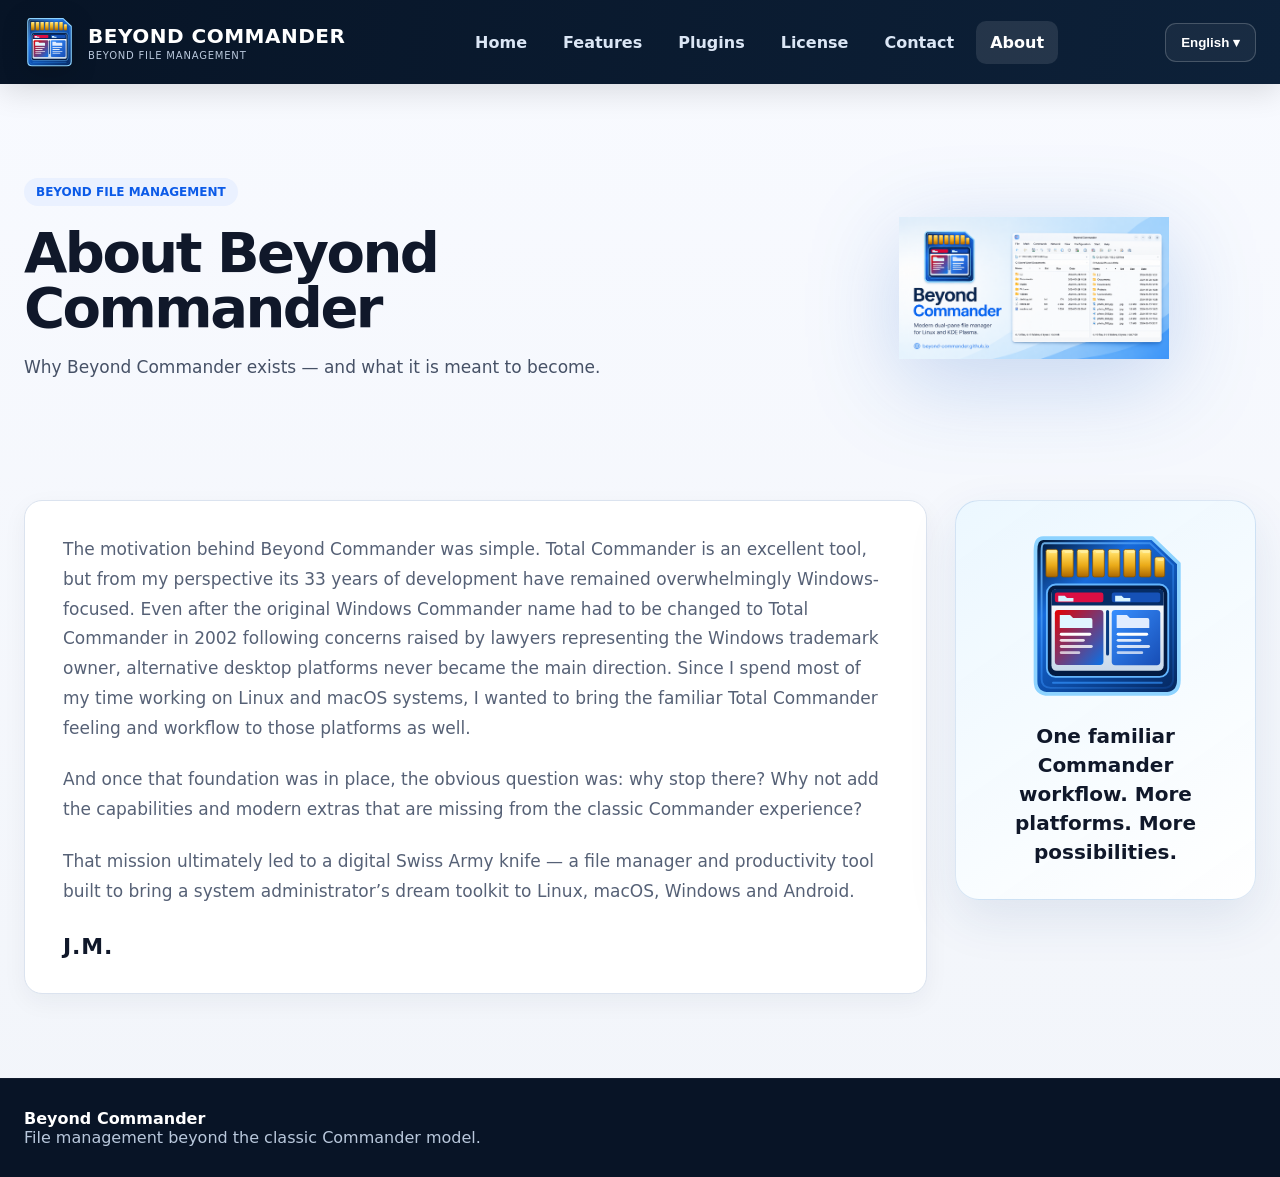
==== commit 29a5b5fe: "Clean: 2026-08-22 17:24" ====
--- a/about.html
+++ b/about.html
@@ -29,7 +29,7 @@
           <p class="copy" data-i18n="aboutLead"></p>
         </div>
         <div class="about-logo-card" aria-hidden="true">
-          <img src="assets/bc2.svg" alt="">
+          <img src="assets/beyond-commander-social.png" alt="">
         </div>
       </div>
     </section>
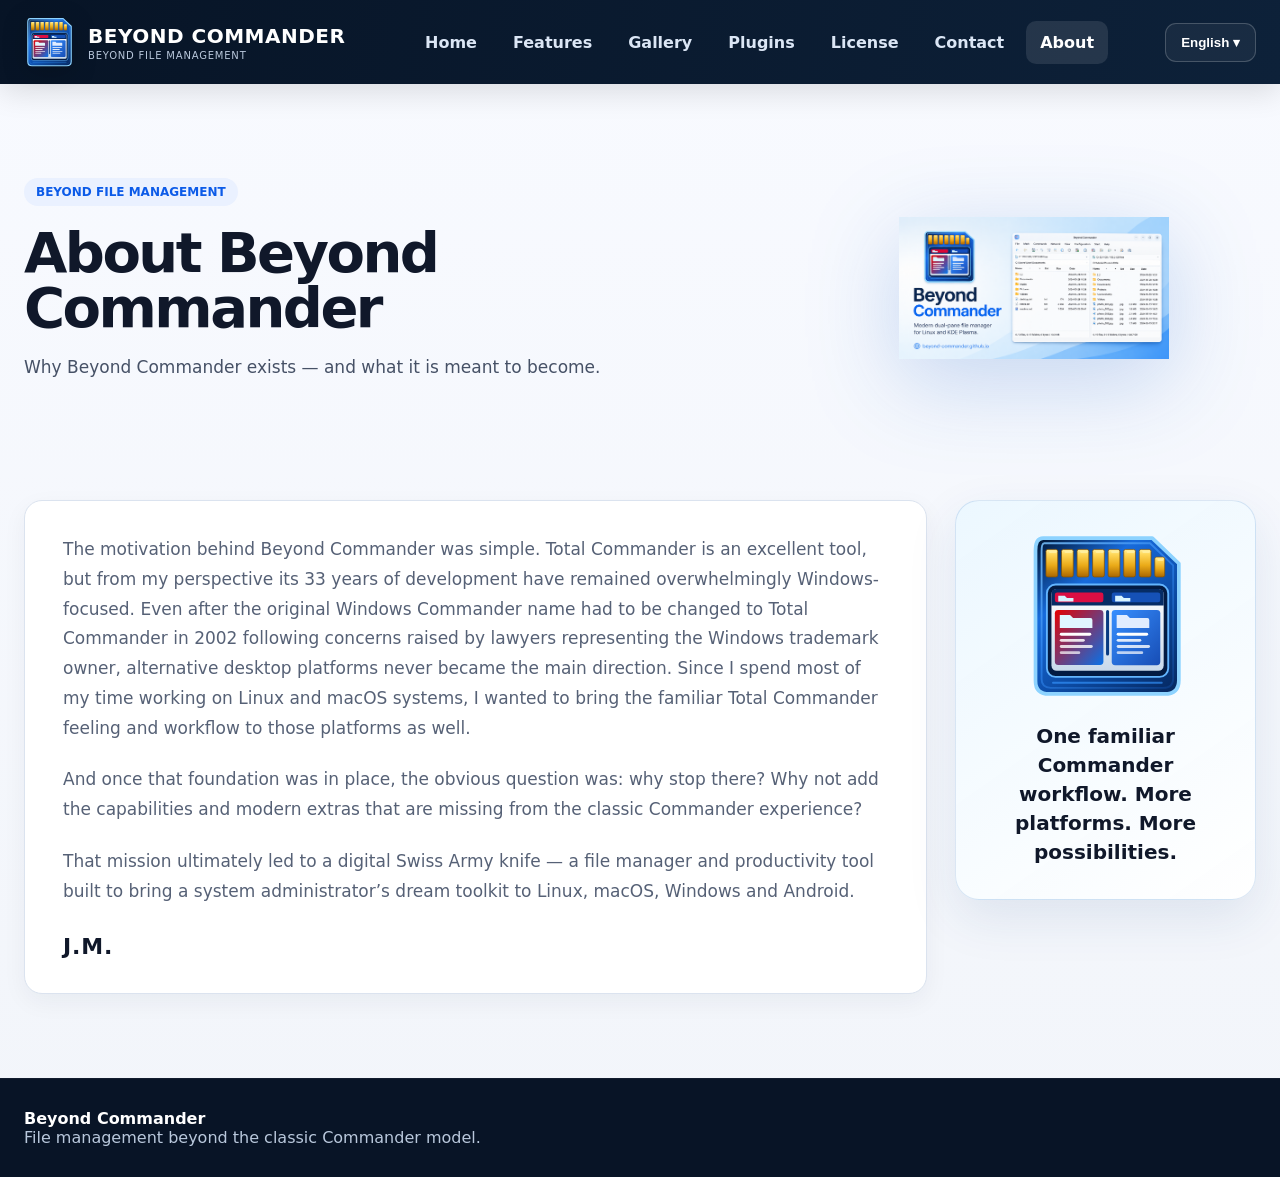
==== commit b4e64d70: "Clean: 2026-08-23 18:42" ====
--- a/about.html
+++ b/about.html
@@ -15,8 +15,8 @@
   <meta name="twitter:title" content="About Beyond Commander">
   <meta name="twitter:description" content="The story and motivation behind Beyond Commander, a modern multi-platform Commander-style file manager.">
   <meta name="twitter:image" content="https://beyond-commander.github.io/assets/beyond-commander-social.png">
-  <link rel="icon" href="assets/bc2.svg" type="image/svg+xml">
-  <link rel="stylesheet" href="assets/site.css">
+  
+  <link rel="icon" href="assets/favicon.ico" sizes="any"><link rel="icon" href="assets/bc2.svg" type="image/svg+xml"><link rel="apple-touch-icon" href="assets/apple-touch-icon.png"><link rel="stylesheet" href="assets/site.css">
 </head>
 <body>
   <div id="nav"></div>
--- a/assets/site.css
+++ b/assets/site.css
@@ -3261,3 +3261,34 @@
   .contact-logo-panel{min-height:190px}
   .contact-logo-panel img{width:min(190px,58%)}
 }
+
+/* ==========================================================================\n   Screenshot gallery\n   ========================================================================== */
+.gallery-hero .copy{max-width:760px}
+.gallery-categories{display:grid;gap:42px}
+.gallery-category{min-width:0}
+.gallery-category-head{display:flex;align-items:center;gap:12px;margin-bottom:16px}
+.gallery-category-head h2{margin:0;font-size:clamp(28px,3vw,38px);letter-spacing:-.025em}
+.gallery-count{display:inline-grid;place-items:center;min-width:32px;height:28px;padding:0 9px;border-radius:999px;background:#e7efff;color:#155bd8;font-weight:900;font-size:13px}
+.gallery-grid{display:grid;grid-template-columns:repeat(3,minmax(0,1fr));gap:18px}
+.gallery-item{appearance:none;display:flex;min-width:0;flex-direction:column;gap:0;padding:0;overflow:hidden;text-align:left;background:#fff;border:1px solid var(--line);border-radius:18px;box-shadow:0 8px 26px rgba(23,46,86,.06);cursor:zoom-in;color:var(--ink);transition:transform .18s ease,border-color .18s ease,box-shadow .18s ease}
+.gallery-item:hover{transform:translateY(-3px);border-color:#a9c4f5;box-shadow:0 15px 34px rgba(23,70,140,.12)}
+.gallery-item:focus-visible{outline:3px solid rgba(21,91,216,.28);outline-offset:3px}
+.gallery-item img{display:block;width:100%;height:245px;object-fit:contain;background:linear-gradient(135deg,#e9eef6,#f7f9fc)}
+.gallery-item.portrait img{object-fit:contain}
+.gallery-item>span{display:block;padding:13px 16px 14px;font-weight:850;color:#34445b}
+.gallery-empty{display:flex;align-items:center;gap:18px;min-height:132px;padding:22px 26px;border:1px dashed #bdcbe0;border-radius:18px;background:rgba(255,255,255,.6);color:#66768b}
+.gallery-empty img{width:72px;height:72px;opacity:.65}
+.gallery-empty p{margin:0;line-height:1.55}
+.gallery-source{margin:-8px 0 0;color:#758397;font-size:14px}
+body.gallery-modal-open{overflow:hidden}
+.gallery-modal[hidden]{display:none}
+.gallery-modal{position:fixed;inset:0;z-index:1000;display:grid;place-items:center;padding:5vh 5vw}
+.gallery-modal-backdrop{position:absolute;inset:0;background:rgba(5,13,28,.82);backdrop-filter:blur(7px)}
+.gallery-modal-panel{position:relative;z-index:1;display:flex;flex-direction:column;align-items:center;justify-content:center;max-width:90vw;max-height:90vh;min-width:0}
+.gallery-modal-image{display:block;max-width:90vw;max-height:82vh;width:auto;height:auto;object-fit:contain;border-radius:12px;box-shadow:0 30px 90px rgba(0,0,0,.42);background:#0b1321}
+.gallery-modal-caption{max-width:82vw;margin-top:10px;color:#eef5ff;font-weight:800;text-align:center;text-shadow:0 2px 8px rgba(0,0,0,.45)}
+.gallery-modal-close{position:absolute;right:0;top:0;transform:translate(12px,-14px);z-index:2;display:inline-flex;align-items:center;gap:7px;min-height:42px;padding:8px 12px;border:1px solid rgba(255,255,255,.34);border-radius:11px;background:#fff;color:#13213a;font:inherit;font-weight:900;cursor:pointer;box-shadow:0 10px 30px rgba(0,0,0,.24)}
+.gallery-modal-close span:first-child{font-size:24px;line-height:.8}
+.gallery-modal-close:focus-visible{outline:3px solid #6ca5ff;outline-offset:3px}
+@media(max-width:1050px){.gallery-grid{grid-template-columns:repeat(2,minmax(0,1fr))}}
+@media(max-width:650px){.gallery-grid{grid-template-columns:1fr}.gallery-item img{height:220px}.gallery-modal{padding:5vw}.gallery-modal-panel,.gallery-modal-image{max-width:90vw}.gallery-modal-image{max-height:82vh}.gallery-modal-close{right:4px;top:4px;transform:none}.gallery-close-label{display:none}.gallery-empty{align-items:flex-start}.gallery-empty img{width:56px;height:56px}}
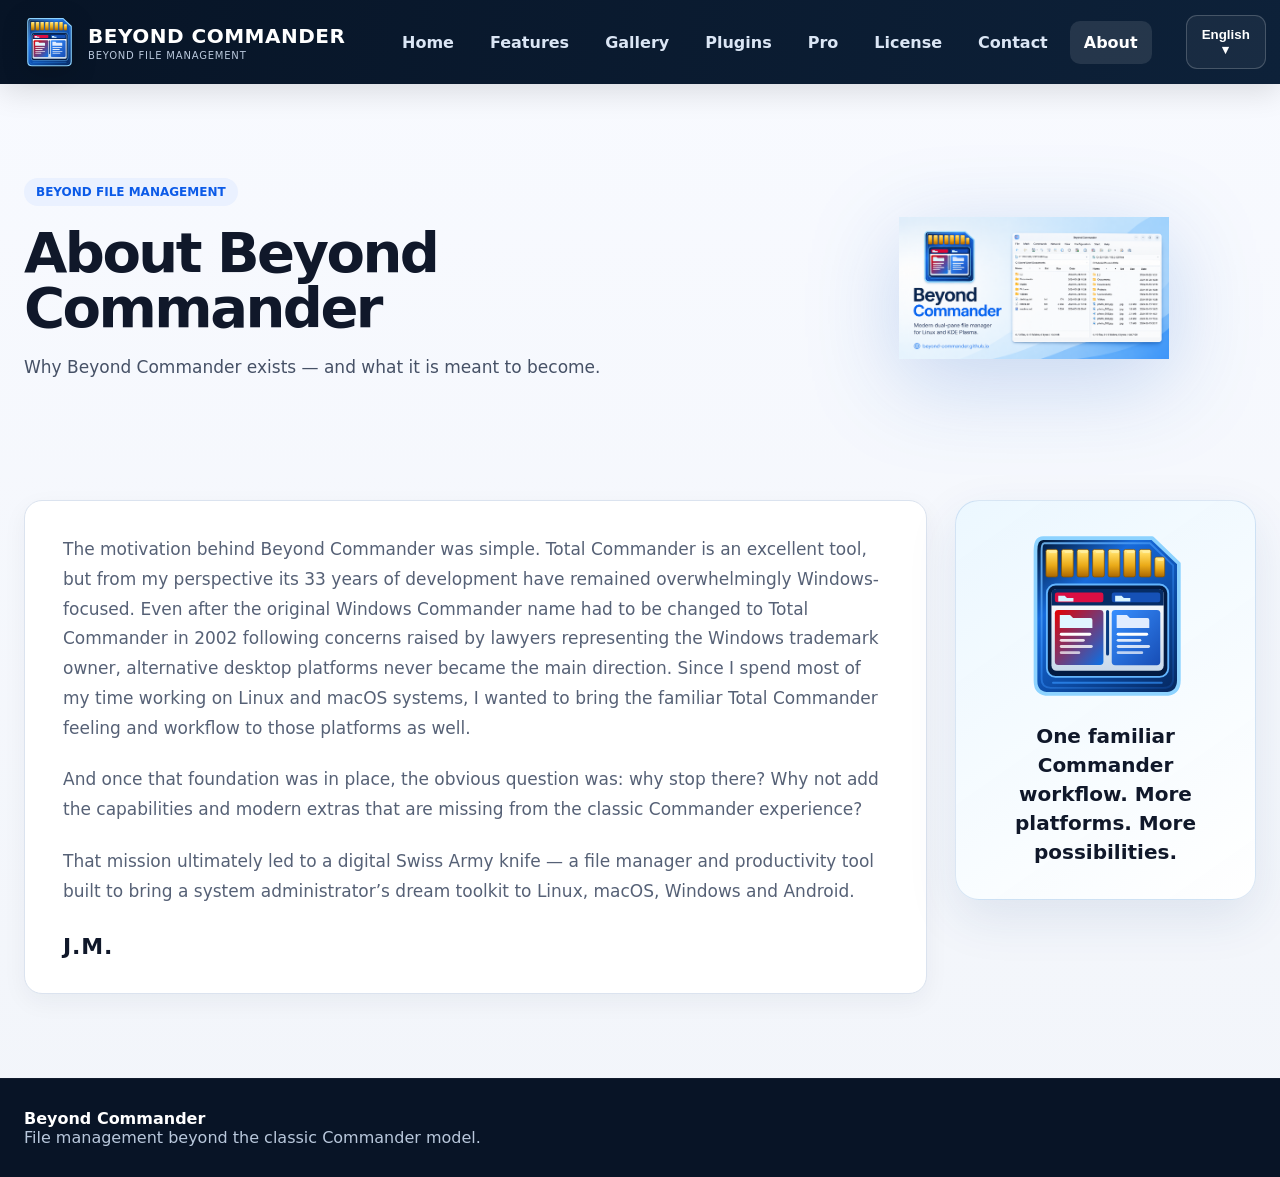
==== commit 4dbcfd8c: "Clean: 2026-08-28 11:30" ====
--- a/about.html
+++ b/about.html
@@ -1,55 +1,55 @@
-<!doctype html>
+<!DOCTYPE html>
+
 <html lang="en">
 <head>
-  <meta charset="utf-8">
-  <meta name="viewport" content="width=device-width,initial-scale=1">
-  <title>About — Beyond Commander</title>
-  <meta name="description" content="The story and motivation behind Beyond Commander, a modern multi-platform Commander-style file manager.">
-  <link rel="canonical" href="https://beyond-commander.github.io/about.html">
-  <meta property="og:title" content="About Beyond Commander">
-  <meta property="og:description" content="The story and motivation behind Beyond Commander, a modern multi-platform Commander-style file manager.">
-  <meta property="og:type" content="website">
-  <meta property="og:url" content="https://beyond-commander.github.io/about.html">
-  <meta property="og:image" content="https://beyond-commander.github.io/assets/beyond-commander-social.png">
-  <meta name="twitter:card" content="summary_large_image">
-  <meta name="twitter:title" content="About Beyond Commander">
-  <meta name="twitter:description" content="The story and motivation behind Beyond Commander, a modern multi-platform Commander-style file manager.">
-  <meta name="twitter:image" content="https://beyond-commander.github.io/assets/beyond-commander-social.png">
-  
-  <link rel="icon" href="assets/favicon.ico" sizes="any"><link rel="icon" href="assets/bc2.svg" type="image/svg+xml"><link rel="apple-touch-icon" href="assets/apple-touch-icon.png"><link rel="stylesheet" href="assets/site.css">
-</head>
+<meta charset="utf-8"/>
+<meta content="width=device-width,initial-scale=1" name="viewport"/>
+<title>About — Beyond Commander</title>
+
+
+
+
+
+
+
+
+
+
+
+<link href="assets/favicon.ico" rel="icon" sizes="any"/><link href="assets/bc2.svg" rel="icon" type="image/svg+xml"/><link href="assets/apple-touch-icon.png" rel="apple-touch-icon"/><link href="assets/site.css" rel="stylesheet"/>
+<meta content="The story, motivation and multi-platform mission behind Beyond Commander, a modern Commander-style file manager." name="description"/><meta content="index, follow" name="robots"/><link href="https://beyond-commander.github.io/about.html" rel="canonical"/><meta content="website" property="og:type"/><meta content="Beyond Commander" property="og:site_name"/><meta content="About — Beyond Commander" property="og:title"/><meta content="The story, motivation and multi-platform mission behind Beyond Commander, a modern Commander-style file manager." property="og:description"/><meta content="https://beyond-commander.github.io/about.html" property="og:url"/><meta content="https://beyond-commander.github.io/assets/beyond-commander-social.png" property="og:image"/><meta content="https://beyond-commander.github.io/assets/beyond-commander-social.png" property="og:image:secure_url"/><meta content="image/png" property="og:image:type"/><meta content="1200" property="og:image:width"/><meta content="630" property="og:image:height"/><meta content="Beyond Commander dual-pane file manager" property="og:image:alt"/><meta content="summary_large_image" name="twitter:card"/><meta content="About — Beyond Commander" name="twitter:title"/><meta content="The story, motivation and multi-platform mission behind Beyond Commander, a modern Commander-style file manager." name="twitter:description"/><meta content="https://beyond-commander.github.io/assets/beyond-commander-social.png" name="twitter:image"/><meta content="Beyond Commander dual-pane file manager" name="twitter:image:alt"/></head>
 <body>
-  <div id="nav"></div>
-  <main>
-    <section class="page-hero about-hero">
-      <div class="wrap about-hero-grid">
-        <div>
-          <span class="eyebrow" data-i18n="tagline"></span>
-          <h1 data-i18n="aboutTitle"></h1>
-          <p class="copy" data-i18n="aboutLead"></p>
-        </div>
-        <div class="about-logo-card" aria-hidden="true">
-          <img src="assets/beyond-commander-social.png" alt="">
-        </div>
-      </div>
-    </section>
-    <section class="section about-section">
-      <div class="wrap about-layout">
-        <article class="card about-story">
-          <p data-i18n="aboutP1"></p>
-          <p data-i18n="aboutP2"></p>
-          <p data-i18n="aboutP3"></p>
-          <div class="about-signature" data-i18n="aboutSignature"></div>
-        </article>
-        <aside class="about-mission-card">
-          <img src="assets/bc2.svg" alt="Beyond Commander" class="about-mission-logo">
-          <strong data-i18n="aboutMission"></strong>
-        </aside>
-      </div>
-    </section>
-  </main>
-  <div id="foot"></div>
-  <script src="assets/site.js"></script>
-  <script>document.getElementById('nav').innerHTML=nav('about');document.getElementById('foot').innerHTML=footer();</script>
+<div id="nav"><header class="site-header"><div class="wrap navbar"><a class="brand" href="index.html"><img alt="Beyond Commander" class="brand-logo" src="assets/bc2.svg"/><span><strong>BEYOND COMMANDER</strong><small data-i18n="tagline">Beyond file management</small></span></a><nav aria-label="Primary navigation" class="navlinks"><a class="" data-i18n="home" href="index.html">Home</a><a class="" data-i18n="features" href="features.html">Features</a><a class="" data-i18n="gallery" href="gallery.html">Gallery</a><a class="" data-i18n="plugins" href="plugins.html">Plugins</a><a class="" data-i18n="pro" href="pro.html">Pro</a><a class="" data-i18n="license" href="license.html">License</a><a class="" data-i18n="support" href="support.html">Contact</a><a class="active" data-i18n="about" href="about.html">About</a></nav><div class="lang"><button aria-label="Language" data-lang-label="">English ▾</button><div class="lang-menu"><button onclick="setLang('en')">English</button><button onclick="setLang('hu')">Magyar</button><button onclick="setLang('de')">Deutsch</button></div></div></div></header></div>
+<main>
+<section class="page-hero about-hero">
+<div class="wrap about-hero-grid">
+<div>
+<span class="eyebrow" data-i18n="tagline">Beyond file management</span>
+<h1 data-i18n="aboutTitle">About Beyond Commander</h1>
+<p class="copy" data-i18n="aboutLead">Why Beyond Commander exists — and what it is meant to become.</p>
+</div>
+<div aria-hidden="true" class="about-logo-card">
+<img alt="" src="assets/beyond-commander-social.png"/>
+</div>
+</div>
+</section>
+<section class="section about-section">
+<div class="wrap about-layout">
+<article class="card about-story">
+<p data-i18n="aboutP1">The motivation behind Beyond Commander was simple. Total Commander is an excellent tool, but from my perspective its 33 years of development have remained overwhelmingly Windows-focused. Even after the original Windows Commander name had to be changed to Total Commander in 2002 following concerns raised by lawyers representing the Windows trademark owner, alternative desktop platforms never became the main direction. Since I spend most of my time working on Linux and macOS systems, I wanted to bring the familiar Total Commander feeling and workflow to those platforms as well.</p>
+<p data-i18n="aboutP2">And once that foundation was in place, the obvious question was: why stop there? Why not add the capabilities and modern extras that are missing from the classic Commander experience?</p>
+<p data-i18n="aboutP3">That mission ultimately led to a digital Swiss Army knife — a file manager and productivity tool built to bring a system administrator’s dream toolkit to Linux, macOS, Windows and Android.</p>
+<div class="about-signature" data-i18n="aboutSignature">J.M.</div>
+</article>
+<aside class="about-mission-card">
+<img alt="Beyond Commander" class="about-mission-logo" src="assets/bc2.svg"/>
+<strong data-i18n="aboutMission">One familiar Commander workflow. More platforms. More possibilities.</strong>
+</aside>
+</div>
+</section>
+</main>
+<div id="foot"><footer class="footer"><div class="wrap"><strong>Beyond Commander</strong><div>File management beyond the classic Commander model.</div></div></footer></div>
+<script src="assets/site.js"></script>
+<script></script>
 </body>
 </html>
--- a/assets/site.css
+++ b/assets/site.css
@@ -3292,3 +3292,40 @@
 .gallery-modal-close:focus-visible{outline:3px solid #6ca5ff;outline-offset:3px}
 @media(max-width:1050px){.gallery-grid{grid-template-columns:repeat(2,minmax(0,1fr))}}
 @media(max-width:650px){.gallery-grid{grid-template-columns:1fr}.gallery-item img{height:220px}.gallery-modal{padding:5vw}.gallery-modal-panel,.gallery-modal-image{max-width:90vw}.gallery-modal-image{max-height:82vh}.gallery-modal-close{right:4px;top:4px;transform:none}.gallery-close-label{display:none}.gallery-empty{align-items:flex-start}.gallery-empty img{width:56px;height:56px}}
+
+
+/* ==========================================================================
+   Beyond Commander Pro — Android roadmap page
+   ========================================================================== */
+.pro-hero{padding:52px 0 38px;background:radial-gradient(circle at 82% 20%,rgba(98,84,238,.12),transparent 34%),radial-gradient(circle at 16% 0,rgba(20,98,243,.10),transparent 32%)}
+.pro-hero-grid{display:grid;grid-template-columns:minmax(0,1.04fr) minmax(360px,.72fr);gap:58px;align-items:center}
+.pro-hero .page-hero h1,.pro-hero h1{max-width:820px}
+.pro-lead{max-width:790px;font-size:18px}
+.pro-status-row{display:flex;align-items:center;gap:12px;flex-wrap:wrap;margin-top:22px}
+.pro-status{display:inline-flex;align-items:center;gap:9px;padding:9px 13px;border-radius:999px;background:#fff3df;border:1px solid #f0ca86;color:#8a5510;font-weight:900;font-size:12px;text-transform:uppercase;letter-spacing:.035em}
+.pro-status-dot{width:8px;height:8px;border-radius:50%;background:#e79720;box-shadow:0 0 0 5px rgba(231,151,32,.12)}
+.pro-android-chip{padding:9px 13px;border-radius:999px;background:#edf8f0;border:1px solid #b9e1c4;color:#14713a;font-size:12px;text-transform:uppercase;letter-spacing:.035em}
+.pro-visual{display:grid;place-items:center;min-height:410px}
+.pro-phone{width:250px;height:470px;border-radius:34px;background:#0c1524;padding:11px;box-shadow:0 34px 74px rgba(15,32,64,.28);transform:rotate(3deg)}
+.pro-phone-top{width:80px;height:7px;border-radius:999px;background:#26354b;margin:2px auto 10px}
+.pro-phone-screen{height:425px;border-radius:25px;background:linear-gradient(155deg,#102945,#071523 70%);display:flex;flex-direction:column;align-items:center;justify-content:center;color:#fff;padding:22px;text-align:center;overflow:hidden;position:relative}
+.pro-phone-screen:after{content:"";position:absolute;inset:auto -60px -80px; height:180px;background:radial-gradient(circle,#3d6cff55,transparent 68%)}
+.pro-phone-screen img{width:92px;height:92px;filter:drop-shadow(0 10px 22px rgba(0,0,0,.28));z-index:1}
+.pro-phone-screen strong{margin-top:18px;letter-spacing:.08em;font-size:15px;z-index:1}
+.pro-phone-screen>span{margin-top:5px;color:#80b7ff;font-size:12px;font-weight:900;letter-spacing:.14em;z-index:1}
+.pro-terminal{width:100%;margin-top:30px;padding:14px 15px;text-align:left;border:1px solid rgba(137,191,255,.24);border-radius:12px;background:rgba(0,0,0,.24);color:#98e5bb;font:11px/1.65 ui-monospace,SFMono-Regular,Consolas,monospace;z-index:1}
+.pro-section-lead{max-width:900px;color:#566176;line-height:1.65}
+.pro-feature-grid{display:grid;grid-template-columns:repeat(5,minmax(0,1fr));gap:14px;margin-top:24px}
+.pro-card{background:#fff;border:1px solid var(--line);border-radius:18px;padding:21px;box-shadow:0 8px 26px rgba(23,46,86,.05);min-height:245px}
+.pro-card h3{color:#1558d5;margin:16px 0 8px;font-size:19px}
+.pro-card p{margin:0;color:#566176;line-height:1.58;font-size:14px}
+.pro-icon{width:46px;height:46px;border-radius:13px;display:grid;place-items:center;background:linear-gradient(135deg,#e8f1ff,#f0edff);border:1px solid #cfdcf8;color:#145dde;font:900 15px/1 ui-monospace,SFMono-Regular,Consolas,monospace}
+.pro-card-sentinel{background:linear-gradient(180deg,#fff,#f5f9ff);border-color:#cbdcf8}
+.pro-card-sentinel .pro-icon{background:linear-gradient(135deg,#0e64f5,#6754ee);color:#fff;border-color:transparent;font-family:inherit;font-size:20px}
+.pro-roadmap-card{margin-top:22px;padding:22px 24px;border:1px solid #cad8fb;border-radius:18px;background:linear-gradient(95deg,#edf4ff,#f7f1ff);display:flex;align-items:center;justify-content:space-between;gap:24px}
+.pro-roadmap-card strong{display:block;color:#174fc9;font-size:18px;margin-bottom:6px}
+.pro-roadmap-card p{margin:0;max-width:950px;color:#526079;line-height:1.6}
+.pro-roadmap-card .plugin-link{white-space:nowrap}
+@media(max-width:1250px){.pro-feature-grid{grid-template-columns:repeat(3,1fr)}.pro-hero-grid{grid-template-columns:1fr .62fr}}
+@media(max-width:900px){.pro-hero-grid{grid-template-columns:1fr}.pro-visual{min-height:0}.pro-feature-grid{grid-template-columns:repeat(2,1fr)}.pro-roadmap-card{align-items:flex-start;flex-direction:column}}
+@media(max-width:650px){.pro-feature-grid{grid-template-columns:1fr}.pro-phone{width:220px;height:420px}.pro-phone-screen{height:375px}.pro-card{min-height:0}}
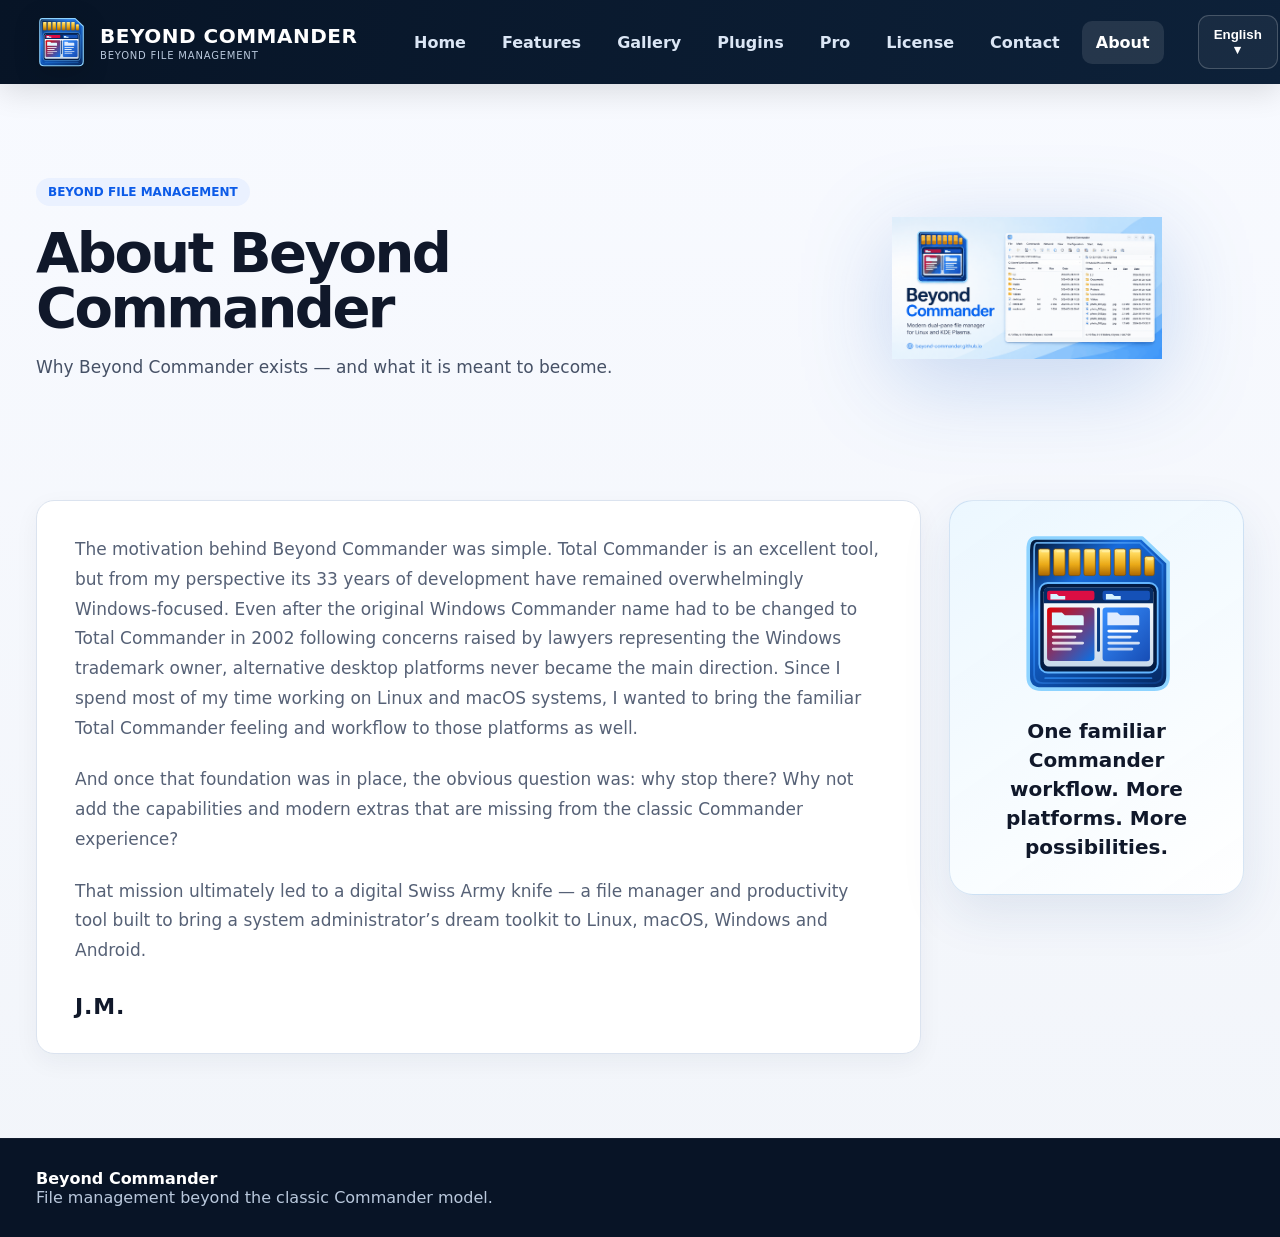
==== commit 5eb8c67d: "SEO fixes" ====
--- a/about.html
+++ b/about.html
@@ -5,21 +5,21 @@
 <meta charset="utf-8"/>
 <meta content="width=device-width,initial-scale=1" name="viewport"/>
 <title>About — Beyond Commander</title>
-
-
-
-
-
-
-
-
-
-
-
+<meta content="The story and motivation behind Beyond Commander, a modern multi-platform Commander-style file manager." name="description"/>
+<link href="https://beyond-commander.github.io/about.html" rel="canonical"/>
+<meta content="About — Beyond Commander" property="og:title"/>
+<meta content="The story and motivation behind Beyond Commander, a modern multi-platform Commander-style file manager." property="og:description"/>
+<meta content="website" property="og:type"/>
+<meta content="https://beyond-commander.github.io/about.html" property="og:url"/>
+<meta content="https://beyond-commander.github.io/assets/beyond-commander-social.png" property="og:image"/>
+<meta content="summary_large_image" name="twitter:card"/>
+<meta content="About — Beyond Commander" name="twitter:title"/>
+<meta content="The story and motivation behind Beyond Commander, a modern multi-platform Commander-style file manager." name="twitter:description"/>
+<meta content="https://beyond-commander.github.io/assets/beyond-commander-social.png" name="twitter:image"/>
 <link href="assets/favicon.ico" rel="icon" sizes="any"/><link href="assets/bc2.svg" rel="icon" type="image/svg+xml"/><link href="assets/apple-touch-icon.png" rel="apple-touch-icon"/><link href="assets/site.css" rel="stylesheet"/>
-<meta content="The story, motivation and multi-platform mission behind Beyond Commander, a modern Commander-style file manager." name="description"/><meta content="index, follow" name="robots"/><link href="https://beyond-commander.github.io/about.html" rel="canonical"/><meta content="website" property="og:type"/><meta content="Beyond Commander" property="og:site_name"/><meta content="About — Beyond Commander" property="og:title"/><meta content="The story, motivation and multi-platform mission behind Beyond Commander, a modern Commander-style file manager." property="og:description"/><meta content="https://beyond-commander.github.io/about.html" property="og:url"/><meta content="https://beyond-commander.github.io/assets/beyond-commander-social.png" property="og:image"/><meta content="https://beyond-commander.github.io/assets/beyond-commander-social.png" property="og:image:secure_url"/><meta content="image/png" property="og:image:type"/><meta content="1200" property="og:image:width"/><meta content="630" property="og:image:height"/><meta content="Beyond Commander dual-pane file manager" property="og:image:alt"/><meta content="summary_large_image" name="twitter:card"/><meta content="About — Beyond Commander" name="twitter:title"/><meta content="The story, motivation and multi-platform mission behind Beyond Commander, a modern Commander-style file manager." name="twitter:description"/><meta content="https://beyond-commander.github.io/assets/beyond-commander-social.png" name="twitter:image"/><meta content="Beyond Commander dual-pane file manager" name="twitter:image:alt"/></head>
-<body>
-<div id="nav"><header class="site-header"><div class="wrap navbar"><a class="brand" href="index.html"><img alt="Beyond Commander" class="brand-logo" src="assets/bc2.svg"/><span><strong>BEYOND COMMANDER</strong><small data-i18n="tagline">Beyond file management</small></span></a><nav aria-label="Primary navigation" class="navlinks"><a class="" data-i18n="home" href="index.html">Home</a><a class="" data-i18n="features" href="features.html">Features</a><a class="" data-i18n="gallery" href="gallery.html">Gallery</a><a class="" data-i18n="plugins" href="plugins.html">Plugins</a><a class="" data-i18n="pro" href="pro.html">Pro</a><a class="" data-i18n="license" href="license.html">License</a><a class="" data-i18n="support" href="support.html">Contact</a><a class="active" data-i18n="about" href="about.html">About</a></nav><div class="lang"><button aria-label="Language" data-lang-label="">English ▾</button><div class="lang-menu"><button onclick="setLang('en')">English</button><button onclick="setLang('hu')">Magyar</button><button onclick="setLang('de')">Deutsch</button></div></div></div></header></div>
+<meta content="index, follow, max-image-preview:large, max-snippet:-1, max-video-preview:-1" name="robots"/><meta content="Beyond Commander" property="og:site_name"/><meta content="https://beyond-commander.github.io/assets/beyond-commander-social.png" property="og:image:secure_url"/><meta content="image/png" property="og:image:type"/><meta content="1200" property="og:image:width"/><meta content="630" property="og:image:height"/><meta content="Beyond Commander multi-platform dual-pane file manager" property="og:image:alt"/><meta content="Beyond Commander multi-platform dual-pane file manager" name="twitter:image:alt"/></head>
+<body data-title-i18n="titleAbout">
+<div id="nav"><header class="site-header"><div class="wrap navbar"><a class="brand" href="index.html"><img alt="Beyond Commander" class="brand-logo" src="assets/bc2.svg"/><span><strong>BEYOND COMMANDER</strong><small data-i18n="tagline">Beyond file management</small></span></a><nav aria-label="Primary" class="navlinks"><a data-i18n="home" href="index.html">Home</a><a data-i18n="features" href="features.html">Features</a><a data-i18n="gallery" href="gallery.html">Gallery</a><a data-i18n="plugins" href="plugins.html">Plugins</a><a data-i18n="pro" href="pro.html">Pro</a><a data-i18n="license" href="license.html">License</a><a data-i18n="support" href="support.html">Contact</a><a class="active" data-i18n="about" href="about.html">About</a></nav><div class="lang"><button data-lang-label="">English ▾</button><div class="lang-menu"><button onclick="setLang('en')">English</button><button onclick="setLang('hu')">Magyar</button><button onclick="setLang('de')">Deutsch</button></div></div></div></header></div>
 <main>
 <section class="page-hero about-hero">
 <div class="wrap about-hero-grid">
@@ -48,8 +48,8 @@
 </div>
 </section>
 </main>
-<div id="foot"><footer class="footer"><div class="wrap"><strong>Beyond Commander</strong><div>File management beyond the classic Commander model.</div></div></footer></div>
+<div id="foot"><footer class="footer"><div class="wrap"><strong>Beyond Commander</strong><div data-i18n="footerTagline">File management beyond the classic Commander model.</div></div></footer></div>
 <script src="assets/site.js"></script>
-<script></script>
+<script>document.getElementById('nav').innerHTML=nav('about');document.getElementById('foot').innerHTML=footer();</script>
 </body>
 </html>
--- a/assets/site.css
+++ b/assets/site.css
@@ -1,12 +1,5 @@
 :root{--bg:#f5f7fb;--paper:#fff;--ink:#10182a;--muted:#667085;--line:#dce4f0;--blue:#1462f3;--header:#071426;--header2:#0d2139;--red:#d92332;--shadow:0 20px 50px rgba(20,38,75,.14)}
-*{box-sizing:border-box}body{margin:0;font-family:Inter,system-ui,-apple-system,"Segoe UI",Roboto,Arial,sans-serif;background:linear-gradient(#f8faff,#f2f5fa);color:var(--ink)}a{color:inherit}.wrap{width:min(1460px,calc(100% - 48px));margin:auto}.site-header{position:sticky;top:0;z-index:50;background:linear-gradient(100deg,var(--header),var(--header2));box-shadow:0 8px 30px rgba(0,0,0,.12)}.navbar{min-height:82px;display:flex;align-items:center;gap:34px}.brand{display:flex;align-items:center;gap:12px;text-decoration:none;color:#fff;min-width:290px}.brandmark{width:46px;height:46px;border-radius:12px;display:grid;place-items:center;background:linear-gradient(135deg,#0c70ff,#7e4eff);font-weight:900}.brand strong{display:block;font-size:20px}.brand small{display:block;color:#b8c6da;text-transform:uppercase;font-size:11px;letter-spacing:.08em}.navlinks{display:flex;gap:8px;align-items:center;justify-content:center;flex:1}.navlinks a,.navlinks span{padding:12px 14px;text-decoration:none;color:#dbe6f5;font-weight:750;border-radius:10px;white-space:nowrap}.navlinks a:hover,.navlinks a.active{background:rgba(255,255,255,.1);color:#fff}.navlinks .disabled{opacity:.35;cursor:not-allowed}.lang{position:relative}.lang>button{border:1px solid rgba(255,255,255,.2);background:rgba(255,255,255,.05);color:#fff;border-radius:11px;padding:11px 15px;font-weight:700;cursor:pointer}.lang-menu{display:none;position:absolute;right:0;top:48px;background:#fff;border:1px solid var(--line);border-radius:12px;box-shadow:var(--shadow);padding:7px;min-width:150px}.lang-menu.open{display:block}.lang-menu button{display:block;width:100%;border:0;background:transparent;padding:10px;text-align:left;cursor:pointer}.hero{padding:56px 0 34px}.hero-grid,.split{display:grid;grid-template-columns:.85fr 1.15fr;gap:38px;align-items:center}.eyebrow{display:inline-flex;padding:7px 12px;border-radius:999px;background:#eaf1ff;color:#0c5be8;font-size:12px;font-weight:900;text-transform:uppercase}.hero h1,.page-hero h1{font-size:clamp(48px,5vw,76px);line-height:.98;margin:20px 0 10px;letter-spacing:-.045em}.page-hero h1{font-size:56px}.gradient{background:linear-gradient(90deg,#0a63f4,#6754ee);-webkit-background-clip:text;background-clip:text;color:transparent}.lead{font-size:22px;font-weight:850;margin:8px 0 16px}.copy{font-size:17px;line-height:1.65;color:#465166;max-width:680px}.actions{display:flex;gap:14px;flex-wrap:wrap;margin:24px 0 16px}.btn{display:inline-flex;align-items:center;justify-content:center;gap:8px;padding:13px 19px;border-radius:11px;border:1px solid #2d70ee;background:#fff;color:#1259d8;text-decoration:none;font-weight:850}.btn.primary{background:linear-gradient(100deg,#0e64f5,#174edb);color:#fff;box-shadow:0 10px 25px rgba(19,93,235,.22)}.micro-row{display:flex;gap:12px;flex-wrap:wrap}.micro-card{background:#fff;border:1px solid var(--line);border-radius:14px;padding:12px 16px;min-width:220px}.micro-card strong{display:block;color:#1459d9;font-size:19px}.micro-card small{color:var(--muted)}.platforms{display:flex;align-items:center;gap:20px;flex-wrap:wrap;margin-top:14px}.platform{display:flex;gap:7px;align-items:center;font-weight:800}.platform.future{color:#9da5b1}.badge-coming{font-size:10px;padding:3px 7px;background:var(--red);color:#fff;border-radius:999px;font-weight:900;text-transform:uppercase}.deck{height:510px;position:relative;perspective:1200px}.bc-card{position:absolute;width:84%;height:385px;right:4%;top:40px;border-radius:13px;overflow:hidden;box-shadow:0 26px 60px rgba(18,32,60,.23);transform-origin:center}.bc-card.green{right:-4%;top:72px;transform:rotateY(-17deg) scale(.88);z-index:1}.bc-card.dark{right:2%;top:58px;transform:rotateY(-12deg) scale(.94);z-index:2}.bc-card.light{right:10%;top:35px;transform:rotateY(-7deg);z-index:3}.bc-card.green .bc-window{--wbg:#0e2b1c;--wfg:#d7ffe5;--wline:#28523b;--bar:#154228;--active:#23643d}.bc-card.dark .bc-window{--wbg:#141a22;--wfg:#e6edf6;--wline:#303944;--bar:#1d2530;--active:#24394f}.bc-card.light .bc-window{--wbg:#fff;--wfg:#18202a;--wline:#d8dde5;--bar:#f4f5f7;--active:#e6effc}.bc-window{height:100%;background:var(--wbg);color:var(--wfg);border:1px solid var(--wline);font-size:10px}.bc-title{height:27px;background:linear-gradient(90deg,#234267,#284e80);color:#fff;display:flex;align-items:center;justify-content:center}.bc-menu,.bc-toolbar,.bc-drive{display:flex;gap:12px;align-items:center;padding:7px 9px;border-bottom:1px solid var(--wline);background:var(--bar)}.bc-menu span{font-weight:750}.bc-toolbar{gap:7px}.tool{width:14px;height:14px;border-radius:3px;background:linear-gradient(135deg,#2a8eff,#5fd4d8);box-shadow:inset 0 0 0 1px rgba(255,255,255,.45)}.bc-drive{justify-content:space-between;padding:5px 9px}.bc-panels{display:grid;grid-template-columns:1fr 1fr;height:238px}.bc-panel{border-right:1px solid var(--wline)}.bc-panel:last-child{border-right:0}.path{padding:6px 8px;background:var(--active);font-weight:850;border-bottom:1px solid var(--wline)}.file-head,.file-row{display:grid;grid-template-columns:1.8fr .55fr .75fr 1fr;gap:4px;padding:4px 6px;border-bottom:1px solid rgba(128,140,160,.12)}.file-head{font-weight:900;background:var(--bar)}.bc-keys{height:37px;display:grid;grid-template-columns:repeat(7,1fr);gap:4px;padding:5px;background:var(--bar);border-top:1px solid var(--wline)}.bc-keys div{display:grid;place-items:center;border:1px solid var(--wline);border-radius:4px;font-size:8px}.soon-overlay{
-position:absolute;z-index:6;left:20%;right:8%;top:235px;text-align:center;
-background:rgba(20,98,243,.84);color:#fff;padding:15px 18px;
-border:1px solid rgba(255,255,255,.42);border-radius:12px;
-font-size:20px;font-weight:900;
-box-shadow:0 12px 32px rgba(20,74,170,.30);
-backdrop-filter:blur(7px);-webkit-backdrop-filter:blur(7px)
-}.section{padding:40px 0}.section h2{font-size:38px;margin:0 0 14px}.grid{display:grid;grid-template-columns:repeat(3,1fr);gap:18px;margin-top:22px}.card,.preview-box{background:#fff;border:1px solid var(--line);border-radius:18px;padding:22px;box-shadow:0 8px 26px rgba(23,46,86,.05)}.card h3{margin:0 0 8px;color:#1558d5}.card p{margin:0;color:#566176;line-height:1.6}.feature-grid{display:grid;grid-template-columns:repeat(4,1fr);gap:14px}.feature{background:#fff;border:1px solid var(--line);border-radius:15px;padding:18px}.feature b{display:block;color:#145ddd;margin-bottom:5px}.feature small{color:#626d80;line-height:1.45}.page-hero{padding:44px 0 22px}.preview-box .bc-card{position:relative;width:100%;height:350px;right:auto!important;top:auto!important;transform:none!important}.table-wrap{overflow:auto;background:#fff;border:1px solid var(--line);border-radius:16px}table{border-collapse:collapse;width:100%;min-width:820px}th,td{padding:14px;border-bottom:1px solid var(--line);text-align:left}th{background:#f4f7fb}.ok{color:#16a34a;font-weight:900}.partial{color:#d97706;font-weight:900}.plugin-link{font-weight:850;color:#145fdc;text-decoration:none}.plugin-link:hover{text-decoration:underline}.note{padding:16px 18px;border-radius:14px;background:#eef4ff;border:1px solid #cddcff;color:#335274}.price-box{font-size:56px;font-weight:950;color:#165fe6}.price-box small{font-size:20px}.checks{display:grid;gap:12px}.check{padding:15px 17px;background:#fff;border:1px solid var(--line);border-radius:13px}.check strong{display:block;color:#155ad7;margin-bottom:4px}.support-grid{display:grid;grid-template-columns:repeat(4,1fr);gap:16px}.cta-strip{display:flex;justify-content:space-between;align-items:center;gap:20px;background:linear-gradient(95deg,#edf4ff,#f7f1ff);border:1px solid #cad8fb;border-radius:18px;padding:22px 26px;margin-top:26px}.footer{margin-top:40px;background:#081426;color:#b9c8dc;padding:30px 0}.footer strong{color:#fff}@media(max-width:1050px){.hero-grid,.split{grid-template-columns:1fr}.grid,.feature-grid,.support-grid{grid-template-columns:repeat(2,1fr)}.navlinks{display:none}.brand{min-width:0}}@media(max-width:650px){.wrap{width:min(100% - 24px,1460px)}.grid,.feature-grid,.support-grid{grid-template-columns:1fr}.deck{height:390px}.bc-card{width:98%;height:300px}.bc-panels{height:168px}.soon-overlay{top:180px;left:8%;right:5%;font-size:15px}.navbar{gap:10px}.brand small{display:none}}
+*{box-sizing:border-box}body{margin:0;font-family:Inter,system-ui,-apple-system,"Segoe UI",Roboto,Arial,sans-serif;background:linear-gradient(#f8faff,#f2f5fa);color:var(--ink)}a{color:inherit}.wrap{width:min(1460px,calc(100% - 48px));margin:auto}.site-header{position:sticky;top:0;z-index:50;background:linear-gradient(100deg,var(--header),var(--header2));box-shadow:0 8px 30px rgba(0,0,0,.12)}.navbar{min-height:82px;display:flex;align-items:center;gap:34px}.brand{display:flex;align-items:center;gap:12px;text-decoration:none;color:#fff;min-width:290px}.brandmark{width:46px;height:46px;border-radius:12px;display:grid;place-items:center;background:linear-gradient(135deg,#0c70ff,#7e4eff);font-weight:900}.brand strong{display:block;font-size:20px}.brand small{display:block;color:#b8c6da;text-transform:uppercase;font-size:11px;letter-spacing:.08em}.navlinks{display:flex;gap:8px;align-items:center;justify-content:center;flex:1}.navlinks a,.navlinks span{padding:12px 14px;text-decoration:none;color:#dbe6f5;font-weight:750;border-radius:10px;white-space:nowrap}.navlinks a:hover,.navlinks a.active{background:rgba(255,255,255,.1);color:#fff}.navlinks .disabled{opacity:.35;cursor:not-allowed}.lang{position:relative}.lang>button{border:1px solid rgba(255,255,255,.2);background:rgba(255,255,255,.05);color:#fff;border-radius:11px;padding:11px 15px;font-weight:700;cursor:pointer}.lang-menu{display:none;position:absolute;right:0;top:48px;background:#fff;border:1px solid var(--line);border-radius:12px;box-shadow:var(--shadow);padding:7px;min-width:150px}.lang-menu.open{display:block}.lang-menu button{display:block;width:100%;border:0;background:transparent;padding:10px;text-align:left;cursor:pointer}.split{display:grid;grid-template-columns:.85fr 1.15fr;gap:38px;align-items:center}.eyebrow{display:inline-flex;padding:7px 12px;border-radius:999px;background:#eaf1ff;color:#0c5be8;font-size:12px;font-weight:900;text-transform:uppercase}.page-hero h1{font-size:clamp(48px,5vw,76px);line-height:.98;margin:20px 0 10px;letter-spacing:-.045em}.page-hero h1{font-size:56px}.gradient{background:linear-gradient(90deg,#0a63f4,#6754ee);-webkit-background-clip:text;background-clip:text;color:transparent}.lead{font-size:22px;font-weight:850;margin:8px 0 16px}.copy{font-size:17px;line-height:1.65;color:#465166;max-width:680px}.actions{display:flex;gap:14px;flex-wrap:wrap;margin:24px 0 16px}.btn{display:inline-flex;align-items:center;justify-content:center;gap:8px;padding:13px 19px;border-radius:11px;border:1px solid #2d70ee;background:#fff;color:#1259d8;text-decoration:none;font-weight:850}.btn.primary{background:linear-gradient(100deg,#0e64f5,#174edb);color:#fff;box-shadow:0 10px 25px rgba(19,93,235,.22)}.micro-row{display:flex;gap:12px;flex-wrap:wrap}.micro-card{background:#fff;border:1px solid var(--line);border-radius:14px;padding:12px 16px;min-width:220px}.micro-card strong{display:block;color:#1459d9;font-size:19px}.micro-card small{color:var(--muted)}.platforms{display:flex;align-items:center;gap:20px;flex-wrap:wrap;margin-top:14px}.platform{display:flex;gap:7px;align-items:center;font-weight:800}.platform.future{color:#9da5b1}.badge-coming{font-size:10px;padding:3px 7px;background:var(--red);color:#fff;border-radius:999px;font-weight:900;text-transform:uppercase}.section{padding:40px 0}.section h2{font-size:38px;margin:0 0 14px}.grid{display:grid;grid-template-columns:repeat(3,1fr);gap:18px;margin-top:22px}.card,.preview-box{background:#fff;border:1px solid var(--line);border-radius:18px;padding:22px;box-shadow:0 8px 26px rgba(23,46,86,.05)}.card h3{margin:0 0 8px;color:#1558d5}.card p{margin:0;color:#566176;line-height:1.6}.feature-grid{display:grid;grid-template-columns:repeat(4,1fr);gap:14px}.feature{background:#fff;border:1px solid var(--line);border-radius:15px;padding:18px}.feature b{display:block;color:#145ddd;margin-bottom:5px}.feature small{color:#626d80;line-height:1.45}.page-hero{padding:44px 0 22px}.table-wrap{overflow:auto;background:#fff;border:1px solid var(--line);border-radius:16px}table{border-collapse:collapse;width:100%;min-width:820px}th,td{padding:14px;border-bottom:1px solid var(--line);text-align:left}th{background:#f4f7fb}.ok{color:#16a34a;font-weight:900}.partial{color:#d97706;font-weight:900}.plugin-link{font-weight:850;color:#145fdc;text-decoration:none}.plugin-link:hover{text-decoration:underline}.note{padding:16px 18px;border-radius:14px;background:#eef4ff;border:1px solid #cddcff;color:#335274}.price-box{font-size:56px;font-weight:950;color:#165fe6}.price-box small{font-size:20px}.checks{display:grid;gap:12px}.check{padding:15px 17px;background:#fff;border:1px solid var(--line);border-radius:13px}.check strong{display:block;color:#155ad7;margin-bottom:4px}.support-grid{display:grid;grid-template-columns:repeat(4,1fr);gap:16px}.cta-strip{display:flex;justify-content:space-between;align-items:center;gap:20px;background:linear-gradient(95deg,#edf4ff,#f7f1ff);border:1px solid #cad8fb;border-radius:18px;padding:22px 26px;margin-top:26px}.footer{margin-top:40px;background:#081426;color:#b9c8dc;padding:30px 0}.footer strong{color:#fff}@media(max-width:1050px){.split{grid-template-columns:1fr}.grid,.feature-grid,.support-grid{grid-template-columns:repeat(2,1fr)}.navlinks{display:none}.brand{min-width:0}}@media(max-width:650px){.wrap{width:min(100% - 24px,1460px)}.grid,.feature-grid,.support-grid{grid-template-columns:1fr}.navbar{gap:10px}.brand small{display:none}}
 
 .platform.active{color:#111827}
 .platform-active-badge{
@@ -18,24 +11,16 @@
 .platform-active-badge .os-ico{filter:none}
 
 /* Match the agreed landing-page composition more closely */
-.hero{padding:44px 0 28px}
-.hero-grid{grid-template-columns:.78fr 1.22fr;gap:28px;align-items:start}
-.hero .copy{max-width:610px}
-.hero .deck{margin-top:-4px}
+
 .micro-row{display:grid;grid-template-columns:repeat(2,minmax(0,1fr));max-width:560px}
 .micro-card{min-width:0}
 @media(max-width:1050px){
-  .hero-grid{grid-template-columns:1fr}
+  
   .micro-row{grid-template-columns:repeat(2,minmax(0,1fr))}
 }
 @media(max-width:650px){
   .micro-row{grid-template-columns:1fr}
 }
-
-
-/* ==========================================================================
-   v3 — approved Beyond Commander landing-page composition
-   ========================================================================== */
 
 .wrap{
   width:min(1540px,calc(100% - 56px));
@@ -71,33 +56,6 @@
   letter-spacing:.08em;
   text-transform:uppercase;
   margin-top:2px;
-}
-
-.hero{
-  padding:42px 0 30px;
-}
-
-.hero-grid{
-  grid-template-columns:minmax(610px,.88fr) minmax(760px,1.12fr);
-  gap:24px;
-  align-items:start;
-}
-
-.hero h1{
-  font-size:clamp(58px,4.7vw,76px);
-  margin-top:20px;
-  max-width:650px;
-}
-
-.hero .lead{
-  font-size:23px;
-  max-width:650px;
-}
-
-.hero .copy{
-  max-width:630px;
-  font-size:16px;
-  line-height:1.56;
 }
 
 .actions{
@@ -182,151 +140,12 @@
 }
 
 /* Larger, clearly separated perspective stack. */
-.deck{
-  height:510px;
-  position:relative;
-  perspective:1650px;
-  perspective-origin:48% 45%;
-  margin-top:-2px;
-  overflow:visible;
-}
-
-.bc-card{
-  position:absolute;
-  width:82%;
-  height:416px;
-  border-radius:14px;
-  overflow:hidden;
-  box-shadow:0 28px 62px rgba(18,32,60,.25);
-  transform-origin:50% 50%;
-  backface-visibility:hidden;
-}
-
-.bc-card.light{
-  right:15%;
-  top:24px;
-  z-index:3;
-  transform:rotateY(-8deg) rotateZ(.15deg);
-}
-
-.bc-card.dark{
-  right:1%;
-  top:48px;
-  z-index:2;
-  transform:rotateY(-14deg) translateZ(-55px) scale(.96);
-}
-
-.bc-card.green{
-  right:-12%;
-  top:76px;
-  z-index:1;
-  transform:rotateY(-18deg) translateZ(-110px) scale(.92);
-}
-
-.bc-window{
-  font-size:10px;
-}
-
-.bc-title{
-  height:28px;
-  font-size:10px;
-}
-
-.bc-menu{
-  min-height:31px;
-  gap:12px;
-  padding:6px 10px;
-}
-
-.bc-toolbar{
-  min-height:34px;
-  padding:5px 9px;
-  gap:5px;
-}
-
-.tool{
-  width:24px;
-  height:22px;
-  border-radius:4px;
-  background:linear-gradient(180deg,rgba(255,255,255,.95),rgba(226,232,240,.92));
-  border:1px solid rgba(88,104,125,.45);
-  box-shadow:0 1px 2px rgba(0,0,0,.08);
-  color:#215e9e;
-  font-size:10px;
-  font-weight:900;
-  display:grid;
-  place-items:center;
-  line-height:1;
-}
-
-.bc-card.dark .tool,
-.bc-card.green .tool{
-  background:rgba(255,255,255,.09);
-  border-color:rgba(255,255,255,.18);
-  color:#9ed8ff;
-  box-shadow:none;
-}
-
-.tool:nth-child(2n){color:#c78a08}
-.tool:nth-child(3n){color:#168a6a}
-.tool:nth-child(5n){color:#b33f55}
-.bc-card.dark .tool:nth-child(2n),
-.bc-card.green .tool:nth-child(2n){color:#ffd36a}
-.bc-card.dark .tool:nth-child(3n),
-.bc-card.green .tool:nth-child(3n){color:#68e6be}
-.bc-card.dark .tool:nth-child(5n),
-.bc-card.green .tool:nth-child(5n){color:#ff8fa3}
 
 .bc-drives{
   display:grid;
   grid-template-columns:1fr 1fr;
   border-bottom:1px solid var(--wline);
   background:var(--bar);
-}
-
-.drivebox{
-  min-width:0;
-  display:grid;
-  grid-template-columns:auto auto 1fr;
-  gap:7px;
-  align-items:center;
-  padding:5px 8px;
-  border-right:1px solid var(--wline);
-  white-space:nowrap;
-  overflow:hidden;
-}
-
-.drivebox:last-child{
-  border-right:0;
-}
-
-.drivebox span:last-child{
-  overflow:hidden;
-  text-overflow:ellipsis;
-  opacity:.86;
-}
-
-.bc-panels{
-  height:253px;
-}
-
-.path{
-  white-space:nowrap;
-  overflow:hidden;
-  text-overflow:ellipsis;
-}
-
-.file-head,.file-row{
-  grid-template-columns:1.65fr .43fr .62fr .90fr;
-  padding:3px 7px;
-  min-height:22px;
-  align-items:center;
-}
-
-.file-row span:first-child{
-  overflow:hidden;
-  text-overflow:ellipsis;
-  white-space:nowrap;
 }
 
 .bc-status{
@@ -347,26 +166,6 @@
   border-right:0;
 }
 
-.bc-keys{
-  height:37px;
-}
-
-.soon-overlay{
-  left:22%;
-  right:10%;
-  top:239px;
-  padding:15px 20px;
-  background:rgba(20,98,243,.84);
-  color:#fff;
-  border:1px solid rgba(255,255,255,.45);
-  border-radius:11px;
-  font-size:20px;
-  letter-spacing:.005em;
-  box-shadow:0 13px 34px rgba(17,74,174,.32);
-  backdrop-filter:blur(7px);
-  -webkit-backdrop-filter:blur(7px);
-}
-
 /* Keep the green active state visually distinct from the red future badges. */
 .platform-active-badge{
   padding:5px 10px;
@@ -390,9 +189,7 @@
 
 /* Responsive: only smaller layouts may wrap the platform row. */
 @media(max-width:1250px){
-  .hero-grid{
-    grid-template-columns:minmax(520px,.9fr) minmax(610px,1.1fr);
-  }
+  
   .hero-platforms{
     gap:9px !important;
   }
@@ -402,13 +199,7 @@
 }
 
 @media(max-width:1050px){
-  .hero-grid{
-    grid-template-columns:1fr;
-  }
-  .deck{
-    height:500px;
-    max-width:900px;
-  }
+
   .hero-platforms{
     flex-wrap:wrap !important;
   }
@@ -425,29 +216,8 @@
   .micro-row{
     grid-template-columns:1fr;
   }
-  .deck{
-    height:395px;
-  }
-  .bc-card{
-    width:94%;
-    height:305px;
-  }
-  .bc-card.light{right:5%;top:12px}
-  .bc-card.dark{right:-3%;top:31px}
-  .bc-card.green{right:-10%;top:49px}
-  .bc-panels{height:167px}
-  .soon-overlay{
-    left:8%;
-    right:6%;
-    top:176px;
-    font-size:15px;
-  }
-}
-
-
-/* ==========================================================================
-   v4 — home feature cards aligned to the approved reference
-   ========================================================================== */
+
+}
 
 .home-feature-grid{
   grid-template-columns:repeat(3,1fr);
@@ -532,30 +302,9 @@
   }
 }
 
-
-/* v6: restore the approved desktop proportions while keeping the valid v4 JS. */
 @media(min-width:1181px){
   .wrap{width:min(1680px,calc(100% - 72px));}
-  .hero{padding:42px 0 18px;}
-  .hero-grid{
-    grid-template-columns:minmax(590px,.82fr) minmax(820px,1.18fr);
-    gap:32px;
-    align-items:start;
-  }
-  .hero h1{
-    font-size:clamp(64px,4.6vw,84px);
-    line-height:.95;
-    max-width:680px;
-  }
-  .hero .lead{font-size:23px;max-width:700px;}
-  .hero .copy{font-size:16.5px;line-height:1.56;max-width:665px;}
-  .deck{height:525px;margin-top:-8px;perspective:1850px;}
-  .bc-card{width:87%;height:430px;}
-  .bc-card.light{right:15%;top:22px;transform:rotateY(-7deg) rotateZ(.12deg);}
-  .bc-card.dark{right:0;top:49px;transform:rotateY(-13deg) translateZ(-60px) scale(.965);}
-  .bc-card.green{right:-14%;top:78px;transform:rotateY(-18deg) translateZ(-116px) scale(.92);}
-  .bc-panels{height:262px;}
-  .soon-overlay{left:23%;right:9%;top:242px;font-size:20px;}
+
   .platforms.hero-platforms{flex-wrap:nowrap!important;gap:16px!important;max-width:720px;}
   .home-feature-grid{grid-template-columns:repeat(3,1fr);gap:18px;}
   .home-card{grid-template-columns:72px 1fr;min-height:140px;padding:22px 24px;}
@@ -563,200 +312,11 @@
   .home-card-icon{width:49px;height:49px;}
 }
 
-
-/* ==========================================================================
-   v7 — BC application mock redesigned to match the real UI more closely
-   ========================================================================== */
-
 /* Wider stage, with the app mock occupying more of the right half */
-.hero-grid{
-  grid-template-columns:minmax(560px,.76fr) minmax(940px,1.24fr);
-  gap:26px;
-}
 
 /* Reverse the perspective direction: the stack now fans to the LEFT. */
-.deck{
-  height:560px;
-  perspective:2200px;
-  perspective-origin:58% 42%;
-}
-
-.bc-card{
-  width:90%;
-  height:470px;
-  border-radius:10px;
-  box-shadow:0 28px 68px rgba(17,31,57,.28);
-}
-
-.bc-card.light{
-  right:8%;
-  top:22px;
-  z-index:3;
-  transform:rotateY(8deg) rotateZ(.1deg);
-}
-
-.bc-card.dark{
-  right:18%;
-  top:46px;
-  z-index:2;
-  transform:rotateY(13deg) translateZ(-58px) scale(.968);
-}
-
-.bc-card.green{
-  right:28%;
-  top:70px;
-  z-index:1;
-  transform:rotateY(18deg) translateZ(-118px) scale(.93);
-}
 
 /* Real BC-like skin */
-.bc-card.light .bc-window{
-  --wbg:#f5f5f5;
-  --wfg:#101820;
-  --wline:#9da7b0;
-  --bar:#ececec;
-  --path:#7b756f;
-  --pathActive:#278fd8;
-  --header:#d1ebfb;
-  --select:#2c8fd8;
-  --selectFg:#fff;
-}
-
-.bc-card.dark .bc-window{
-  --wbg:#1b2633;
-  --wfg:#e4ebf4;
-  --wline:#35506a;
-  --bar:#223142;
-  --path:#2d3c4b;
-  --pathActive:#2e78a7;
-  --header:#314a61;
-  --select:#2f7ab0;
-  --selectFg:#fff;
-}
-
-.bc-card.green .bc-window{
-  --wbg:#153220;
-  --wfg:#e1f3e6;
-  --wline:#2e5e45;
-  --bar:#1f4330;
-  --path:#305241;
-  --pathActive:#1f8f61;
-  --header:#275e45;
-  --select:#1e8c60;
-  --selectFg:#fff;
-}
-
-.bc-window{
-  height:100%;
-  background:var(--wbg);
-  color:var(--wfg);
-  border:1px solid var(--wline);
-  font-size:11px;
-  display:flex;
-  flex-direction:column;
-}
-
-.bc-titlebar{
-  height:30px;
-  background:linear-gradient(180deg,#416ea6,#355f92);
-  color:#fff;
-  display:grid;
-  grid-template-columns:72px 1fr 88px;
-  align-items:center;
-  border-bottom:1px solid rgba(0,0,0,.22);
-  flex:0 0 auto;
-}
-
-.bc-title{
-  height:auto;
-  background:none;
-  display:flex;
-  align-items:center;
-  justify-content:center;
-  font-size:10px;
-  letter-spacing:.02em;
-  font-weight:500;
-}
-
-.bc-win-actions{
-  display:flex;
-  align-items:center;
-  gap:10px;
-  padding:0 10px;
-}
-
-.bc-win-actions.left span{
-  width:14px;
-  height:14px;
-  border-radius:50%;
-  background:#90a6c6;
-  opacity:.9;
-}
-
-.bc-win-actions.right{
-  justify-content:flex-end;
-}
-
-.bc-win-actions.right span{
-  width:17px;
-  height:17px;
-  border-radius:50%;
-  box-shadow:inset 0 0 0 1px rgba(255,255,255,.12);
-}
-.bc-win-actions.right .violet{background:#8451b8}
-.bc-win-actions.right .green{background:#19ac7e}
-.bc-win-actions.right .pink{background:#c53c6f}
-
-.bc-menu{
-  min-height:30px;
-  display:flex;
-  align-items:center;
-  gap:23px;
-  padding:0 12px;
-  background:var(--bar);
-  border-bottom:1px solid var(--wline);
-  font-size:11px;
-}
-
-.bc-menu span{
-  font-weight:500;
-}
-
-.bc-toolbar{
-  min-height:38px;
-  display:flex;
-  align-items:center;
-  gap:4px;
-  padding:0 10px;
-  background:var(--bar);
-  border-bottom:1px solid var(--wline);
-}
-
-.tool{
-  width:23px;
-  height:22px;
-  border-radius:2px;
-  display:grid;
-  place-items:center;
-  background:#f3f3f3;
-  border:1px solid #c3c3c3;
-  color:#4a657d;
-  font-size:11px;
-  font-weight:800;
-  box-shadow:none;
-}
-.bc-card.dark .tool,
-.bc-card.green .tool{
-  background:rgba(255,255,255,.08);
-  border-color:rgba(255,255,255,.12);
-  color:#d8e8f7;
-}
-.tool:nth-child(1),.tool:nth-child(6),.tool:nth-child(14){color:#2f9ed4}
-.tool:nth-child(2),.tool:nth-child(7),.tool:nth-child(8){color:#c28b18}
-.tool:nth-child(4),.tool:nth-child(5),.tool:nth-child(13){color:#4f7fc8}
-.tool:nth-child(9){color:#bb6b1f}
-.tool:nth-child(10){color:#c54b4b}
-.tool:nth-child(11){color:#3c8a56}
 
 .bc-tabs{
   min-height:31px;
@@ -781,7 +341,7 @@
   white-space:nowrap;
 }
 .app-tab::before{
-  content:'▣';
+  content:"▣";
   color:#5b83a8;
   font-size:9px;
 }
@@ -790,10 +350,6 @@
   border-color:#7fa9ca;
   font-weight:700;
 }
-.bc-card.dark .app-tab,
-.bc-card.green .app-tab{
-  background:rgba(255,255,255,.08);
-}
 
 .bc-workarea{
   display:grid;
@@ -801,13 +357,6 @@
   gap:0;
   flex:1 1 auto;
 }
-
-.bc-panel{
-  display:flex;
-  flex-direction:column;
-  border-right:1px solid var(--wline);
-}
-.bc-panel:last-child{border-right:0}
 
 .panel-drive{
   height:29px;
@@ -820,10 +369,7 @@
   border-bottom:1px solid var(--wline);
   font-size:10px;
 }
-.bc-card.dark .panel-drive,
-.bc-card.green .panel-drive{
-  background:rgba(255,255,255,.06);
-}
+
 .drive-sel{
   display:inline-flex;
   align-items:center;
@@ -833,89 +379,6 @@
   border:1px solid #8b949b;
   background:#f6f6f6;
 }
-.bc-card.dark .drive-sel,
-.bc-card.green .drive-sel{
-  background:rgba(255,255,255,.08);
-  border-color:rgba(255,255,255,.18);
-}
-
-.path{
-  height:22px;
-  display:flex;
-  align-items:center;
-  padding:0 8px;
-  background:var(--path);
-  color:#fff;
-  font-weight:700;
-  border-bottom:1px solid var(--wline);
-  white-space:nowrap;
-  overflow:hidden;
-  text-overflow:ellipsis;
-}
-.path.active{
-  background:var(--pathActive);
-}
-
-.file-head{
-  display:grid;
-  grid-template-columns:1.9fr .38fr .50fr .78fr .40fr;
-  gap:0;
-  padding:0;
-  min-height:24px;
-  align-items:center;
-  background:var(--header);
-  border-bottom:1px solid #8fa3b4;
-  font-weight:900;
-  font-size:11px;
-}
-.file-head span{
-  padding:0 6px;
-  border-right:1px solid rgba(90,103,116,.45);
-}
-.file-head span:last-child{border-right:0}
-
-.file-list{
-  flex:1 1 auto;
-  overflow:hidden;
-  background:var(--wbg);
-}
-
-.file-row{
-  display:grid;
-  grid-template-columns:1.9fr .38fr .50fr .78fr .40fr;
-  gap:0;
-  min-height:27px;
-  align-items:center;
-  border-bottom:1px solid rgba(150,160,170,.14);
-}
-.file-row span{
-  padding:0 6px;
-  white-space:nowrap;
-  overflow:hidden;
-  text-overflow:ellipsis;
-}
-.file-row.selected{
-  background:var(--select);
-  color:var(--selectFg);
-}
-.file-row.selected span{
-  color:inherit;
-}
-
-.bc-footer-info{
-  height:28px;
-  display:grid;
-  grid-template-columns:1fr 1fr;
-  align-items:center;
-  background:var(--wbg);
-  border-top:1px solid var(--wline);
-  font-size:10px;
-}
-.bc-footer-info span{
-  padding:0 10px;
-  border-right:1px solid var(--wline);
-}
-.bc-footer-info span:last-child{border-right:0}
 
 .bc-bottom-strip{
   height:24px;
@@ -928,201 +391,20 @@
   border-top:1px solid var(--wline);
   font-size:10px;
 }
-.bc-card.dark .bc-bottom-strip,
-.bc-card.green .bc-bottom-strip{
-  background:rgba(255,255,255,.05);
-}
-
-.bc-keys{
-  height:31px;
-  display:grid;
-  grid-template-columns:repeat(7,1fr);
-  gap:2px;
-  padding:0 6px 6px;
-  background:var(--wbg);
-  border-top:1px solid var(--wline);
-}
-.bc-keys div{
-  height:24px;
-  display:grid;
-  place-items:center;
-  border:1px solid #9a9a9a;
-  border-radius:0;
-  background:#ececec;
-  font-size:10px;
-}
-.bc-card.dark .bc-keys div,
-.bc-card.green .bc-keys div{
-  background:rgba(255,255,255,.08);
-  border-color:rgba(255,255,255,.14);
-}
-
-.soon-overlay{
-  left:19%;
-  right:15%;
-  top:246px;
-  background:rgba(31,110,242,.86);
-  color:#fff;
-  border:1px solid rgba(255,255,255,.46);
-  box-shadow:0 13px 34px rgba(19,85,199,.32);
-  backdrop-filter:blur(6px);
-  -webkit-backdrop-filter:blur(6px);
-}
 
 /* Make the hero match the approved card section proportions more closely. */
-.hero + .section{
-  padding-top:2px;
-}
-
-@media(max-width:1500px){
-  .deck{height:530px}
-  .bc-card{height:442px}
-  .bc-card.green{right:23%}
-  .bc-card.dark{right:14%}
-  .bc-card.light{right:6%}
-  .file-row{min-height:24px}
-}
-
-@media(max-width:1180px){
-  .deck{
-    max-width:980px;
-  }
-}
 
 @media(max-width:760px){
-  .bc-card{
-    width:96%;
-    height:330px;
-  }
-  .bc-card.light{right:2%;top:10px}
-  .bc-card.dark{right:10%;top:28px}
-  .bc-card.green{right:18%;top:44px}
-  .bc-titlebar{grid-template-columns:42px 1fr 60px}
-  .bc-menu{gap:10px;font-size:9px}
+
   .bc-tabs{display:none}
-  .file-head,.file-row{grid-template-columns:1.7fr .42fr .58fr .82fr .42fr}
-  .soon-overlay{top:182px;left:8%;right:8%;font-size:15px}
-}
-
-
-/* ==========================================================================
-   v8 — BC mock closer to the supplied screenshot + corrected card flow
-   ========================================================================== */
+
+}
 
 /* Keep the application preview on the right and prevent overlap with left content. */
-.hero-grid{
-  grid-template-columns:minmax(560px,.80fr) minmax(860px,1.20fr);
-  gap:32px;
-  align-items:start;
-}
-
-.deck{
-  height:590px;
-  margin-top:8px;
-  perspective:2300px;
-  perspective-origin:40% 36%;
-  overflow:visible;
-  position:relative;
-}
 
 /* Cards now cascade downwards to the RIGHT, not into the content block. */
-.bc-card{
-  position:absolute;
-  width:84%;
-  height:510px;
-  left:0;
-  right:auto;
-  border-radius:8px;
-  overflow:hidden;
-  box-shadow:0 28px 72px rgba(17,31,57,.28);
-  transform-origin:center;
-}
-
-.bc-card.light{
-  left:12%;
-  top:6px;
-  z-index:3;
-  transform:rotateY(-7deg) rotateZ(.08deg);
-}
-
-.bc-card.dark{
-  left:20%;
-  top:28px;
-  z-index:2;
-  transform:rotateY(-12deg) translateZ(-48px) scale(.965);
-}
-
-.bc-card.green{
-  left:28%;
-  top:50px;
-  z-index:1;
-  transform:rotateY(-17deg) translateZ(-96px) scale(.93);
-}
 
 /* Window theme closer to the actual Beyond Commander screenshot. */
-.bc-card.light .bc-window{
-  --wbg:#f5f5f5;
-  --wfg:#111a21;
-  --wline:#98a3ae;
-  --bar:#efefef;
-  --tab:#d9dfe4;
-  --path:#6e6861;
-  --pathActive:#2b90d8;
-  --header:#cdebf9;
-  --select:#2b8fd8;
-  --selectFg:#fff;
-  --key:#ececec;
-}
-
-.bc-card.dark .bc-window{
-  --wbg:#17202a;
-  --wfg:#e7edf5;
-  --wline:#344a5e;
-  --bar:#202d39;
-  --tab:#2b3948;
-  --path:#394958;
-  --pathActive:#2f84b7;
-  --header:#355064;
-  --select:#2f7fb6;
-  --selectFg:#fff;
-  --key:#273440;
-}
-
-.bc-card.green .bc-window{
-  --wbg:#163021;
-  --wfg:#e3f4e7;
-  --wline:#2f6147;
-  --bar:#1e4230;
-  --tab:#28533d;
-  --path:#2f5440;
-  --pathActive:#218c61;
-  --header:#2a6347;
-  --select:#22895f;
-  --selectFg:#fff;
-  --key:#264636;
-}
-
-.bc-window{
-  height:100%;
-  background:var(--wbg);
-  color:var(--wfg);
-  border:1px solid var(--wline);
-  display:flex;
-  flex-direction:column;
-  font-size:11px;
-}
-
-.bc-titlebar{
-  height:31px;
-  display:grid;
-  grid-template-columns:26px 1fr 72px;
-  align-items:center;
-  padding:0 8px;
-  background:linear-gradient(180deg,#4672ab,#345f92);
-  color:#fff;
-  border-bottom:1px solid rgba(0,0,0,.22);
-  flex:0 0 auto;
-}
 
 .bc-appicon{
   width:16px;
@@ -1131,88 +413,6 @@
   background:linear-gradient(180deg,#6ea9ff,#355dd8);
   box-shadow:inset 0 0 0 1px rgba(255,255,255,.35);
 }
-
-.bc-title{
-  background:none;
-  height:auto;
-  display:flex;
-  align-items:center;
-  justify-content:center;
-  font-size:10px;
-  font-weight:500;
-  letter-spacing:.02em;
-}
-
-.bc-win-actions{
-  display:flex;
-  justify-content:flex-end;
-  gap:8px;
-}
-.bc-win-actions span{
-  width:12px;
-  height:12px;
-  border-radius:50%;
-}
-.bc-win-actions .violet{background:#8550b9}
-.bc-win-actions .green{background:#19af80}
-.bc-win-actions .pink{background:#ce4475}
-
-.bc-menu{
-  min-height:29px;
-  display:flex;
-  align-items:center;
-  gap:20px;
-  padding:0 10px;
-  background:var(--bar);
-  border-bottom:1px solid var(--wline);
-  font-size:11px;
-}
-.bc-menu span{font-weight:500}
-
-.bc-toolbar{
-  min-height:39px;
-  display:flex;
-  align-items:center;
-  gap:4px;
-  padding:0 10px;
-  background:var(--bar);
-  border-bottom:1px solid var(--wline);
-}
-.tool{
-  width:24px;
-  height:22px;
-  display:grid;
-  place-items:center;
-  border-radius:2px;
-  background:#f7f7f7;
-  border:1px solid #c8c8c8;
-  color:#49627b;
-  font-size:11px;
-  font-weight:800;
-  box-shadow:none;
-}
-.sep{
-  width:1px;
-  height:24px;
-  background:rgba(120,130,140,.72);
-  margin:0 3px;
-}
-.bc-card.dark .tool,.bc-card.green .tool{
-  background:rgba(255,255,255,.08);
-  border-color:rgba(255,255,255,.12);
-  color:#d8e7f6;
-}
-.bc-card.dark .sep,.bc-card.green .sep{
-  background:rgba(255,255,255,.18);
-}
-.tool.cyan{color:#2f9bd0}
-.tool.amber{color:#c8941a}
-.tool.blue{color:#537cc8}
-.tool.orange{color:#ba6f1e}
-.tool.red{color:#c04b4b}
-.tool.green{color:#3f8d58}
-.tool.gray{color:#687786}
-.tool.sand{color:#8d7a4b}
 
 .bc-tabs{
   min-height:31px;
@@ -1235,7 +435,7 @@
   font-size:10px;
 }
 .app-tab::before{
-  content:'▣';
+  content:"▣";
   color:#5a86ae;
   font-size:9px;
 }
@@ -1244,28 +444,6 @@
   border-color:#7ea9cb;
   font-weight:700;
 }
-.bc-card.dark .app-tab.active,
-.bc-card.green .app-tab.active{
-  background:rgba(120,180,220,.20);
-  border-color:rgba(255,255,255,.22);
-}
-
-.bc-panelshell{
-  display:grid;
-  grid-template-columns:1fr 34px 1fr;
-  flex:1 1 auto;
-  min-height:0;
-}
-
-.bc-panel{
-  display:flex;
-  flex-direction:column;
-  min-width:0;
-  border-right:1px solid var(--wline);
-}
-.bc-panelshell .bc-panel:last-child{
-  border-right:0;
-}
 
 .panel-drive{
   height:28px;
@@ -1278,10 +456,7 @@
   border-bottom:1px solid var(--wline);
   font-size:10px;
 }
-.bc-card.dark .panel-drive,
-.bc-card.green .panel-drive{
-  background:rgba(255,255,255,.06);
-}
+
 .drive-sel{
   display:inline-flex;
   align-items:center;
@@ -1292,65 +467,6 @@
   background:#f8f8f8;
   font-size:10px;
 }
-.bc-card.dark .drive-sel,.bc-card.green .drive-sel{
-  background:rgba(255,255,255,.08);
-  border-color:rgba(255,255,255,.18);
-}
-
-.path{
-  height:22px;
-  display:flex;
-  align-items:center;
-  padding:0 8px;
-  background:var(--path);
-  color:#fff;
-  font-weight:700;
-  border-bottom:1px solid var(--wline);
-  white-space:nowrap;
-  overflow:hidden;
-  text-overflow:ellipsis;
-}
-.path.active{background:var(--pathActive)}
-
-.file-head{
-  display:grid;
-  grid-template-columns:1.8fr .33fr .50fr .76fr .36fr;
-  align-items:center;
-  min-height:24px;
-  background:var(--header);
-  border-bottom:1px solid #90a5b7;
-  font-weight:900;
-  font-size:11px;
-}
-.file-head span{
-  padding:0 6px;
-  border-right:1px solid rgba(100,115,128,.44);
-}
-.file-head span:last-child{border-right:0}
-
-.file-list{
-  flex:1 1 auto;
-  overflow:hidden;
-  background:var(--wbg);
-}
-.file-row{
-  display:grid;
-  grid-template-columns:1.8fr .33fr .50fr .76fr .36fr;
-  align-items:center;
-  min-height:27px;
-  border-bottom:1px solid rgba(150,160,170,.14);
-  font-size:11px;
-}
-.file-row span{
-  padding:0 6px;
-  white-space:nowrap;
-  overflow:hidden;
-  text-overflow:ellipsis;
-}
-.file-row.selected{
-  background:var(--select);
-  color:var(--selectFg);
-}
 
 .bc-midtools{
   display:flex;
@@ -1371,25 +487,6 @@
   color:#8f6f29;
   font-size:14px;
 }
-.bc-card.dark .bc-midtools span,
-.bc-card.green .bc-midtools span{
-  color:#d7e4f2;
-}
-
-.bc-footer-info{
-  height:27px;
-  display:grid;
-  grid-template-columns:1fr 1fr;
-  align-items:center;
-  background:var(--wbg);
-  border-top:1px solid var(--wline);
-  font-size:10px;
-}
-.bc-footer-info span{
-  padding:0 10px;
-  border-right:1px solid var(--wline);
-}
-.bc-footer-info span:last-child{border-right:0}
 
 .bc-panel-tools{
   height:27px;
@@ -1401,10 +498,7 @@
   border-top:1px solid var(--wline);
   font-size:10px;
 }
-.bc-card.dark .bc-panel-tools,
-.bc-card.green .bc-panel-tools{
-  background:rgba(255,255,255,.05);
-}
+
 .bc-panel-tools .left,
 .bc-panel-tools .right{
   display:flex;
@@ -1422,7 +516,7 @@
   border-radius:9px;
 }
 .bc-panel-tools .slider::after{
-  content:'';
+  content:"";
   width:10px;
   height:10px;
   border-radius:2px;
@@ -1443,156 +537,23 @@
   border-top:1px solid var(--wline);
   font-size:10px;
 }
-.bc-card.dark .bc-cmdline,
-.bc-card.green .bc-cmdline{
-  background:rgba(255,255,255,.05);
-}
-
-.bc-keys{
-  height:31px;
-  display:grid;
-  grid-template-columns:repeat(7,1fr);
-  gap:2px;
-  padding:0 6px 6px;
-  background:var(--wbg);
-  border-top:1px solid var(--wline);
-}
-.bc-keys div{
-  height:24px;
-  display:grid;
-  place-items:center;
-  background:var(--key);
-  border:1px solid #9a9a9a;
-  font-size:10px;
-}
-.bc-card.dark .bc-keys div,
-.bc-card.green .bc-keys div{
-  border-color:rgba(255,255,255,.16);
-}
 
 /* Overlay centered inside the main/front app card only. */
-.soon-overlay{
-  left:30%;
-  right:11%;
-  top:246px;
-  background:rgba(30,109,241,.86);
-  color:#fff;
-  border:1px solid rgba(255,255,255,.44);
-  box-shadow:0 12px 34px rgba(20,83,192,.28);
-}
 
 /* Slightly lower the feature cards area so the hero has breathing room. */
-.hero + .section{
-  padding-top:12px;
-}
-
-@media(max-width:1500px){
-  .hero-grid{
-    grid-template-columns:minmax(520px,.82fr) minmax(720px,1.18fr);
-  }
-  .deck{height:560px}
-  .bc-card{height:470px;width:86%}
-  .bc-card.light{left:8%}
-  .bc-card.dark{left:16%}
-  .bc-card.green{left:24%}
-  .soon-overlay{top:226px}
-}
-
-@media(max-width:1180px){
-  .hero-grid{grid-template-columns:1fr}
-  .deck{height:520px;max-width:980px;margin:0 auto}
-}
 
 @media(max-width:760px){
-  .deck{height:390px}
-  .bc-card{
-    width:96%;
-    height:330px;
-  }
-  .bc-card.light{left:0;top:8px}
-  .bc-card.dark{left:6%;top:24px}
-  .bc-card.green{left:12%;top:40px}
-  .bc-menu{gap:10px;font-size:9px}
+
   .bc-tabs{display:none}
-  .bc-panelshell{grid-template-columns:1fr 20px 1fr}
+  
   .bc-midtools{padding-top:54px;gap:6px}
   .bc-panel-tools,.bc-cmdline{display:none}
-  .file-head,.file-row{grid-template-columns:1.55fr .28fr .45fr .70fr .34fr}
-  .soon-overlay{left:16%;right:10%;top:178px;font-size:15px}
-}
-
-
-/* ==========================================================================
-   v9 — bottom-to-top card stack + denser filesystem like the reference
-   ========================================================================== */
-
-.hero-grid{
-  grid-template-columns:minmax(560px,.80fr) minmax(860px,1.20fr);
-  gap:32px;
-  align-items:start;
-}
-
-.deck{
-  height:600px;
-  margin-top:8px;
-  perspective:2300px;
-  perspective-origin:40% 42%;
-  overflow:visible;
-  position:relative;
+
 }
 
 /* Bottom-to-top cascade: front card sits lower, rear cards rise upward. */
-.bc-card{
-  position:absolute;
-  width:84%;
-  height:520px;
-  left:0;
-  right:auto;
-  border-radius:8px;
-  overflow:hidden;
-  box-shadow:0 28px 72px rgba(17,31,57,.28);
-  transform-origin:center;
-}
-
-.bc-card.light{
-  left:12%;
-  top:54px;
-  z-index:3;
-  transform:rotateY(-7deg) rotateZ(.08deg);
-}
-
-.bc-card.dark{
-  left:20%;
-  top:30px;
-  z-index:2;
-  transform:rotateY(-12deg) translateZ(-48px) scale(.965);
-}
-
-.bc-card.green{
-  left:28%;
-  top:8px;
-  z-index:1;
-  transform:rotateY(-17deg) translateZ(-96px) scale(.93);
-}
 
 /* Increase file density to better match the supplied screenshot. */
-.bc-window{
-  font-size:10px;
-}
-
-.bc-titlebar{
-  height:29px;
-}
-
-.bc-menu{
-  min-height:27px;
-  gap:18px;
-  font-size:10px;
-}
-
-.bc-toolbar{
-  min-height:36px;
-}
 
 .bc-tabs{
   min-height:29px;
@@ -1601,10 +562,6 @@
 .app-tab{
   height:20px;
   font-size:9px;
-}
-
-.bc-panelshell{
-  grid-template-columns:1fr 28px 1fr;
 }
 
 .panel-drive{
@@ -1619,21 +576,6 @@
   font-size:9px;
 }
 
-.path{
-  height:18px;
-  font-size:10px;
-}
-
-.file-head{
-  min-height:21px;
-  font-size:10px;
-}
-
-.file-row{
-  min-height:22px;
-  font-size:10px;
-}
-
 .bc-midtools{
   padding-top:64px;
   gap:8px;
@@ -1645,11 +587,6 @@
   font-size:13px;
 }
 
-.bc-footer-info{
-  height:24px;
-  font-size:9px;
-}
-
 .bc-panel-tools{
   height:24px;
   font-size:9px;
@@ -1660,96 +597,17 @@
   font-size:9px;
 }
 
-.bc-keys{
-  height:28px;
-}
-
-.bc-keys div{
-  height:21px;
-  font-size:9px;
-}
-
 /* Keep the callout centered within the front card. */
-.soon-overlay{
-  left:30%;
-  right:11%;
-  top:250px;
-}
-
-@media(max-width:1500px){
-  .deck{height:570px}
-  .bc-card{height:492px;width:86%}
-  .bc-card.light{left:8%;top:46px}
-  .bc-card.dark{left:16%;top:24px}
-  .bc-card.green{left:24%;top:4px}
-  .soon-overlay{top:236px}
-}
-
-@media(max-width:1180px){
-  .hero-grid{grid-template-columns:1fr}
-  .deck{height:520px;max-width:980px;margin:0 auto}
-}
 
 @media(max-width:760px){
-  .deck{height:390px}
-  .bc-card{width:96%;height:336px}
-  .bc-card.light{left:0;top:34px}
-  .bc-card.dark{left:6%;top:18px}
-  .bc-card.green{left:12%;top:4px}
-  .bc-panelshell{grid-template-columns:1fr 18px 1fr}
+
   .bc-midtools{padding-top:48px;gap:5px}
-  .file-head,.file-row{grid-template-columns:1.55fr .28fr .45fr .70fr .34fr}
-  .soon-overlay{left:16%;right:10%;top:178px;font-size:15px}
-}
-
-
-/* ==========================================================================
-   v10 — more visible themed cards + denser panel listing
-   ========================================================================== */
+
+}
 
 /* Reveal more of the dark and green theme cards behind the front window. */
-.deck{
-  height:610px;
-}
-
-.bc-card{
-  width:79%;
-  height:525px;
-}
-
-.bc-card.light{
-  left:4%;
-  top:64px;
-}
-
-.bc-card.dark{
-  left:14%;
-  top:34px;
-}
-
-.bc-card.green{
-  left:24%;
-  top:4px;
-}
 
 /* Make the file area visually denser, closer to the supplied BC screenshot. */
-.bc-window{
-  font-size:9px;
-}
-
-.bc-titlebar{
-  height:28px;
-}
-
-.bc-menu{
-  min-height:25px;
-  gap:16px;
-  font-size:9px;
-}
-
-.bc-toolbar{
-  min-height:34px;
-}
 
 .bc-tabs{
   min-height:27px;
@@ -1762,10 +620,6 @@
   padding:0 8px;
 }
 
-.bc-panelshell{
-  grid-template-columns:1fr 26px 1fr;
-}
-
 .panel-drive{
   height:22px;
   font-size:8px;
@@ -1778,27 +632,6 @@
   font-size:8px;
 }
 
-.path{
-  height:16px;
-  font-size:9px;
-  padding:0 6px;
-}
-
-.file-head{
-  min-height:19px;
-  font-size:9px;
-}
-
-.file-row{
-  min-height:18px;
-  font-size:9px;
-}
-
-.file-head span,
-.file-row span{
-  padding:0 5px;
-}
-
 .bc-midtools{
   padding-top:58px;
   gap:6px;
@@ -1810,11 +643,6 @@
   font-size:12px;
 }
 
-.bc-footer-info{
-  height:21px;
-  font-size:8px;
-}
-
 .bc-panel-tools{
   height:22px;
   font-size:8px;
@@ -1825,719 +653,20 @@
   font-size:8px;
 }
 
-.bc-keys{
-  height:26px;
-  padding:0 5px 5px;
-}
-
-.bc-keys div{
-  height:19px;
-  font-size:8px;
-}
-
 /* Keep the CTA overlay centered within the front card after the geometry changes. */
-.soon-overlay{
-  left:29%;
-  right:10%;
-  top:250px;
-}
-
-@media(max-width:1500px){
-  .deck{height:585px}
-  .bc-card{width:82%;height:500px}
-  .bc-card.light{left:3%;top:54px}
-  .bc-card.dark{left:12%;top:28px}
-  .bc-card.green{left:21%;top:3px}
-  .file-row{min-height:18px}
-  .soon-overlay{top:238px}
-}
-
-@media(max-width:1180px){
-  .deck{height:530px}
-  .bc-card{width:88%;height:455px}
-  .bc-card.light{left:1%;top:46px}
-  .bc-card.dark{left:9%;top:22px}
-  .bc-card.green{left:17%;top:2px}
-}
-
-@media(max-width:760px){
-  .deck{height:390px}
-  .bc-card{width:96%;height:336px}
-  .bc-card.light{left:0;top:34px}
-  .bc-card.dark{left:6%;top:18px}
-  .bc-card.green{left:12%;top:4px}
-  .file-head,.file-row{grid-template-columns:1.55fr .28fr .45fr .70fr .34fr}
-}
-
-
-/* ==========================================================================\n   v11 — hero app view aligned to the supplied reference + mobile fix\n   ========================================================================== */
-
-.hero-grid{
-  grid-template-columns:minmax(560px,.80fr) minmax(880px,1.20fr);
-  gap:30px;
-  align-items:start;
-}
-
-.deck{
-  height:560px;
-  margin-top:18px;
-  perspective:2200px;
-  perspective-origin:34% 42%;
-  overflow:visible;
-  position:relative;
-}
 
 /* Front light card lower, themed cards rise upward to the right. */
-.bc-card{
-  position:absolute;
-  width:73%;
-  height:430px;
-  left:0;
-  border-radius:18px;
-  overflow:visible;
-  box-shadow:0 22px 62px rgba(17,31,57,.24);
-}
-.bc-card.light{left:0;top:88px;z-index:3;transform:rotateY(-5deg) rotateZ(-.15deg)}
-.bc-card.dark{left:20%;top:28px;z-index:2;transform:rotateY(-13deg) translateZ(-50px) scale(.95)}
-.bc-card.green{left:35%;top:6px;z-index:1;transform:rotateY(-18deg) translateZ(-98px) scale(.90)}
-
-.bc-window{
-  height:100%;
-  border-radius:14px;
-  overflow:hidden;
-  display:flex;
-  flex-direction:column;
-  border:1px solid var(--wline);
-  box-shadow:0 10px 26px rgba(0,0,0,.10);
-}
-
-.bc-card.light .bc-window{
-  --wbg:#ffffff;
-  --wfg:#1b1d20;
-  --wline:#d4d7dc;
-  --bar:#fafafa;
-  --path:#ffffff;
-  --pathActive:#ffffff;
-  --header:#ffffff;
-  --select:#ffffff;
-  --selectFg:#111;
-  --footer:#fbfbfb;
-}
-.bc-card.dark .bc-window{
-  --wbg:#142338;
-  --wfg:#ecf3ff;
-  --wline:#26435c;
-  --bar:#1b2f49;
-  --path:#12273b;
-  --pathActive:#0e2439;
-  --header:#1a3450;
-  --select:#1d3959;
-  --selectFg:#fff;
-  --footer:#18283b;
-}
-.bc-card.green .bc-window{
-  --wbg:#173c27;
-  --wfg:#ecf9ee;
-  --wline:#2a6545;
-  --bar:#1e4a31;
-  --path:#163a26;
-  --pathActive:#183f2a;
-  --header:#225338;
-  --select:#265c3d;
-  --selectFg:#fff;
-  --footer:#173926;
-}
-
-.bc-titlebar{
-  height:32px;
-  display:grid;
-  grid-template-columns:1fr 72px;
-  align-items:center;
-  padding:0 12px;
-  background:linear-gradient(180deg,#fefefe,#ededed);
-  color:#222;
-  border-bottom:1px solid var(--wline);
-  font-size:10px;
-  font-weight:600;
-}
-.bc-card.dark .bc-titlebar,
-.bc-card.green .bc-titlebar{
-  background:linear-gradient(180deg,rgba(255,255,255,.08),rgba(255,255,255,.04));
-  color:#f3f7fc;
-}
-.bc-title{display:flex;align-items:center;justify-content:center;background:none;height:auto}
-.bc-win-actions{display:flex;justify-content:flex-end;gap:10px}
-.bc-win-actions span{width:12px;height:12px;border-radius:50%}
-.bc-win-actions .violet{background:#8550b9}
-.bc-win-actions .green{background:#1ab07f}
-.bc-win-actions .pink{background:#cf4676}
-
-.bc-menu{
-  min-height:34px;
-  display:flex;
-  align-items:center;
-  gap:22px;
-  padding:0 14px;
-  background:var(--bar);
-  border-bottom:1px solid var(--wline);
-  color:var(--wfg);
-  font-size:11px;
-}
-.bc-toolbar{
-  min-height:42px;
-  display:flex;
-  align-items:center;
-  gap:4px;
-  padding:0 12px;
-  background:var(--bar);
-  border-bottom:1px solid var(--wline);
-}
-.tool{
-  width:24px;height:24px;display:grid;place-items:center;border-radius:3px;
-  background:#fff;border:1px solid #d6d6d6;font-size:11px;font-weight:800;color:#547089
-}
-.bc-card.dark .tool,.bc-card.green .tool{background:rgba(255,255,255,.08);border-color:rgba(255,255,255,.12);color:#e4eff9}
-.sep{width:1px;height:24px;background:rgba(120,130,140,.55);margin:0 4px}
-.bc-card.dark .sep,.bc-card.green .sep{background:rgba(255,255,255,.16)}
-.tool.cyan{color:#2495d0}.tool.amber{color:#c48c16}.tool.blue{color:#4b74c3}.tool.orange{color:#b56d1c}.tool.red{color:#bf4a49}.tool.green{color:#3a8b57}.tool.gray{color:#6c7984}.tool.sand{color:#8c7844}
-
-.bc-barline{
-  min-height:28px;
-  display:grid;
-  grid-template-columns:1fr 1fr;
-  align-items:center;
-  background:var(--bar);
-  border-bottom:1px solid var(--wline);
-  font-size:10px;
-}
-.drivebox{padding:0 10px;border-right:1px solid var(--wline);white-space:nowrap;overflow:hidden;text-overflow:ellipsis}
-.drivebox:last-child{border-right:0}
-
-.bc-panelshell{
-  display:grid;
-  grid-template-columns:1fr 1fr;
-  flex:1 1 auto;
-  min-height:0;
-}
-.bc-panel{display:flex;flex-direction:column;min-width:0;border-right:1px solid var(--wline);background:var(--wbg)}
-.bc-panel:last-child{border-right:0}
-.path{
-  height:28px;display:flex;align-items:center;padding:0 10px;background:var(--path);color:var(--wfg);
-  border-bottom:1px solid var(--wline);font-weight:600;font-size:11px;white-space:nowrap;overflow:hidden;text-overflow:ellipsis
-}
-.path.active{background:var(--pathActive)}
-.file-head{
-  display:grid;grid-template-columns:1.75fr .42fr .48fr .78fr;align-items:center;
-  min-height:30px;background:var(--header);border-bottom:1px solid var(--wline);font-weight:700;font-size:11px;color:var(--wfg)
-}
-.file-head span,.file-row span{padding:0 8px;white-space:nowrap;overflow:hidden;text-overflow:ellipsis}
-.file-row{
-  display:grid;grid-template-columns:1.75fr .42fr .48fr .78fr;align-items:center;
-  min-height:28px;border-bottom:1px solid rgba(160,170,180,.18);font-size:11px;color:var(--wfg);background:var(--wbg)
-}
-.file-row.selected{background:#f7f2d1;color:#111}
-.bc-card.dark .file-row.selected,.bc-card.green .file-row.selected{background:rgba(255,255,255,.12);color:#fff}
-.file-list{flex:1 1 auto;overflow:hidden}
-
-.soon-overlay{
-  position:absolute;left:11%;right:11%;bottom:54px;top:auto;z-index:6;text-align:center;
-  background:rgba(255,255,255,.95);color:#111;padding:22px 18px;border:1px solid rgba(0,0,0,.08);border-radius:14px;
-  font-size:18px;font-weight:900;box-shadow:0 12px 28px rgba(0,0,0,.12)
-}
-
-.bc-footer-info{
-  height:28px;display:grid;grid-template-columns:1fr 1fr;align-items:center;background:var(--footer);
-  border-top:1px solid var(--wline);font-size:10px;color:var(--wfg)
-}
-.bc-footer-info span{padding:0 10px;border-right:1px solid var(--wline);white-space:nowrap;overflow:hidden;text-overflow:ellipsis}
-.bc-footer-info span:last-child{border-right:0}
-
-.bc-keys{
-  height:36px;display:grid;grid-template-columns:repeat(7,1fr);gap:2px;padding:0 8px 8px;background:var(--footer);border-top:1px solid var(--wline)
-}
-.bc-keys div{height:26px;display:grid;place-items:center;background:#f6f6f6;border:1px solid #d0d0d0;font-size:10px;color:#111}
-.bc-card.dark .bc-keys div,.bc-card.green .bc-keys div{background:rgba(255,255,255,.06);border-color:rgba(255,255,255,.12);color:#fff}
 
 /* Mobile responsive: stack the hero, keep app cards usable and horizontal. */
-@media(max-width:900px){
-  .hero-grid{grid-template-columns:1fr;gap:18px}
-  .deck{height:360px;margin-top:6px}
-  .bc-card{width:88%;height:290px}
-  .bc-card.light{left:0;top:62px}
-  .bc-card.dark{left:8%;top:26px}
-  .bc-card.green{left:16%;top:0}
-  .bc-menu{min-height:24px;gap:10px;padding:0 8px;font-size:8px}
-  .bc-toolbar{min-height:30px;padding:0 8px;gap:2px}
-  .tool{width:18px;height:18px;font-size:8px}
-  .sep{height:18px;margin:0 2px}
-  .bc-barline{min-height:20px;font-size:7px}
-  .path{height:18px;padding:0 6px;font-size:7px}
-  .file-head{min-height:20px;font-size:7px}
-  .file-row{min-height:16px;font-size:7px}
-  .bc-footer-info{height:18px;font-size:7px}
-  .bc-keys{height:22px;padding:0 4px 4px}
-  .bc-keys div{height:16px;font-size:6px}
-  .soon-overlay{left:8%;right:8%;bottom:28px;padding:10px 12px;font-size:14px;line-height:1.15}
-}
-
-@media(max-width:540px){
-  .deck{height:310px}
-  .bc-card{width:94%;height:250px}
-  .bc-card.light{left:0;top:54px}
-  .bc-card.dark{left:4%;top:24px}
-  .bc-card.green{left:8%;top:0}
-  .bc-menu{display:flex;gap:7px;font-size:7px}
-  .bc-toolbar{min-height:26px}
-  .tool:nth-child(n+13){display:none}
-  .bc-file-head,.file-head{font-size:6px}
-  .file-row{min-height:14px;font-size:6px}
-  .file-head span,.file-row span{padding:0 4px}
-  .soon-overlay{left:7%;right:7%;bottom:22px;font-size:12px;padding:8px 10px}
-}
-
-
-/* ==========================================================================\n   v12 — use the supplied perspective image directly + robust mobile layout\n   ========================================================================== */
-
-.deck{
-  position:relative;
-  display:flex;
-  align-items:flex-start;
-  justify-content:flex-end;
-  height:auto;
-  min-height:430px;
-  overflow:visible;
-  perspective:none;
-}
-
-.hero-shot-wrap{
-  position:relative;
-  width:100%;
-  max-width:860px;
-  margin-left:auto;
-  aspect-ratio:1024 / 524;
-}
-
-.hero-shot{
-  width:100%;
-  height:100%;
-  object-fit:contain;
-  display:block;
-  border-radius:12px;
-}
-
-.hero-shot-overlay{
-  position:absolute;
-  left:16%;
-  right:17%;
-  bottom:17%;
-  background:rgba(25,103,241,.94);
-  color:#fff;
-  text-align:center;
-  font-weight:900;
-  font-size:clamp(16px,1.35vw,30px);
-  line-height:1.15;
-  padding:18px 20px;
-  border-radius:14px;
-  box-shadow:0 14px 28px rgba(20,82,190,.26);
-}
-
-/* Prevent legacy generated mock overlay/cards from affecting the deck. */
-.deck .bc-card,
-.deck .soon-overlay{
-  display:none !important;
-}
-
-@media(max-width:1100px){
-  .hero-grid{
-    grid-template-columns:1fr;
-    gap:20px;
-  }
-  .deck{
-    min-height:0;
-  }
-  .hero-shot-wrap{
-    max-width:900px;
-    width:100%;
-    margin:0 auto;
-  }
-}
-
-@media(max-width:700px){
-  .deck{
-    margin-top:6px;
-    min-height:0;
-  }
-  .hero-shot-wrap{
-    max-width:none;
-    width:100%;
-    aspect-ratio:auto;
-  }
-  .hero-shot{
-    height:auto;
-  }
-  .hero-shot-overlay{
-    left:12%;
-    right:12%;
-    bottom:14%;
-    font-size:clamp(12px,3.3vw,18px);
-    padding:10px 12px;
-    border-radius:10px;
-  }
-}
-
-@media(max-width:480px){
-  .hero-shot-overlay{
-    left:10%;
-    right:10%;
-    bottom:13%;
-    font-size:12px;
-    padding:8px 10px;
-    line-height:1.1;
-  }
-}
-
-
-/* ==========================================================================\n   v13 — larger hero reference image on desktop\n   ========================================================================== */
-
-@media(min-width:1101px){
-  .hero-grid{
-    grid-template-columns:minmax(500px,.72fr) minmax(980px,1.28fr);
-    gap:22px;
-  }
-  .deck{
-    min-height:470px;
-    align-items:flex-start;
-  }
-  .hero-shot-wrap{
-    max-width:980px;
-    width:110%;
-    margin-left:-8%;
-  }
-  .hero-shot-overlay{
-    left:15%;
-    right:16%;
-    bottom:17%;
-    font-size:clamp(18px,1.45vw,32px);
-    padding:18px 22px;
-  }
-}
-
-
-/* ==========================================================================\n   v14 — final hero layout based on the approved screenshot\n   ========================================================================== */
-
-/* Use the supplied perspective image as a background-based hero visual for a more stable layout. */
-.hero-shot{
-  background-image:url('hero-perspective-en.png');
-  background-repeat:no-repeat;
-  background-position:center;
-  background-size:contain;
-}
 
 /* Desktop proportions tuned to the approved screenshot. */
-@media(min-width:1101px){
-  .hero-grid{
-    grid-template-columns:minmax(500px,.76fr) minmax(820px,1.24fr);
-    gap:18px;
-    align-items:start;
-  }
-  .deck{
-    min-height:420px;
-    margin-top:8px;
-    justify-content:flex-end;
-  }
-  .hero-shot-wrap{
-    width:100%;
-    max-width:760px;
-    margin:0 0 0 auto;
-    aspect-ratio:1024 / 524;
-  }
-  .hero-shot{
-    width:100%;
-    height:100%;
-    border-radius:12px;
-  }
-  .hero-shot-overlay{
-    left:18%;
-    right:14%;
-    bottom:17%;
-    font-size:clamp(15px,1.2vw,26px);
-    padding:16px 18px;
-    border-radius:12px;
-    background:rgba(25,103,241,.96);
-    color:#fff;
-  }
-}
 
 /* Tablet and mobile: keep the image fully visible and the blue CTA readable. */
-@media(max-width:1100px){
-  .hero-grid{
-    grid-template-columns:1fr;
-    gap:20px;
-  }
-  .deck{
-    min-height:0;
-    height:auto;
-    margin-top:2px;
-  }
-  .hero-shot-wrap{
-    width:100%;
-    max-width:760px;
-    margin:0 auto;
-    aspect-ratio:1024 / 524;
-  }
-  .hero-shot{
-    width:100%;
-    height:100%;
-  }
-}
-
-@media(max-width:700px){
-  .hero-shot-wrap{
-    max-width:none;
-    width:100%;
-  }
-  .hero-shot-overlay{
-    left:11%;
-    right:11%;
-    bottom:15%;
-    font-size:clamp(12px,3.2vw,16px);
-    line-height:1.15;
-    padding:10px 12px;
-    border-radius:10px;
-    background:rgba(25,103,241,.96);
-    color:#fff;
-  }
-}
-
-@media(max-width:480px){
-  .deck{
-    margin-top:0;
-  }
-  .hero-shot-wrap{
-    aspect-ratio:1024 / 524;
-  }
-  .hero-shot-overlay{
-    left:9%;
-    right:9%;
-    bottom:14%;
-    font-size:12px;
-    padding:8px 10px;
-    line-height:1.1;
-  }
-}
-
-
-/* ==========================================================================\n   v15 — enlarge BC hero visual on desktop\n   ========================================================================== */
-@media(min-width:1101px){
-  .hero-grid{
-    grid-template-columns:minmax(460px,.68fr) minmax(940px,1.32fr);
-    gap:14px;
-  }
-  .deck{
-    min-height:500px;
-  }
-  .hero-shot-wrap{
-    max-width:980px;
-    width:122%;
-    margin-left:-16%;
-    margin-right:0;
-  }
-  .hero-shot-overlay{
-    left:17%;
-    right:13%;
-    bottom:17%;
-    font-size:clamp(17px,1.3vw,28px);
-    padding:18px 20px;
-  }
-}
-
-
-/* ==========================================================================\n   v16 — 200% desktop hero enlargement\n   ========================================================================== */
-@media(min-width:1101px){
-  .hero-grid{
-    grid-template-columns:minmax(400px,.56fr) minmax(1120px,1.44fr);
-    gap:10px;
-    align-items:start;
-  }
-  .deck{
-    min-height:640px;
-    justify-content:flex-end;
-  }
-  .hero-shot-wrap{
-    max-width:1320px;
-    width:168%;
-    margin-left:-52%;
-    margin-right:-2%;
-  }
-  .hero-shot{
-    background-size:contain;
-  }
-  .hero-shot-overlay{
-    left:18%;
-    right:12%;
-    bottom:17%;
-    font-size:clamp(20px,1.55vw,34px);
-    padding:20px 24px;
-    border-radius:14px;
-  }
-}
-
-
-/* ==========================================================================
-   v17 — new English static hero visual + 50px right shift + mobile repair
-   ========================================================================== */
-
-.hero-shot{
-  background-image:url('hero-perspective-en.png');
-  background-repeat:no-repeat;
-  background-position:center;
-  background-size:contain;
-}
-
-/* The sign-up strip is already part of the new static hero visual. */
-.hero-shot-overlay{
-  display:none !important;
-}
-
-@media(min-width:1101px){
-  .hero-shot-wrap{
-    transform:translateX(50px);
-    aspect-ratio:970 / 510;
-  }
-  .hero-shot{
-    width:100%;
-    height:100%;
-    min-height:1px;
-  }
-}
 
 /* Tablet/mobile: force a real box for the background image so it can never collapse. */
-@media(max-width:1100px){
-  .hero-grid{
-    grid-template-columns:1fr;
-    gap:18px;
-  }
-  .deck{
-    display:block;
-    width:100%;
-    height:auto;
-    min-height:0;
-    margin-top:10px;
-    overflow:visible;
-  }
-  .hero-shot-wrap{
-    position:relative;
-    display:block;
-    width:min(100%, 900px);
-    max-width:900px;
-    height:auto;
-    aspect-ratio:970 / 510;
-    margin:0 auto;
-    transform:none;
-  }
-  .hero-shot{
-    display:block;
-    width:100%;
-    height:100%;
-    min-height:0;
-    background-size:contain;
-    background-position:center center;
-    background-repeat:no-repeat;
-  }
-}
-
-@media(max-width:700px){
-  .hero{
-    padding-top:26px;
-  }
-  .hero-grid{
-    gap:12px;
-  }
-  .deck{
-    margin-top:4px;
-  }
-  .hero-shot-wrap{
-    width:100%;
-    max-width:none;
-    aspect-ratio:970 / 510;
-  }
-  .hero-shot{
-    width:100%;
-    height:100%;
-  }
-}
-
-@media(max-width:480px){
-  .hero-shot-wrap{
-    width:100%;
-    aspect-ratio:970 / 510;
-  }
-}
-
-
-/* ==========================================================================\n   v18 — use the new approved perspective crop\n   ========================================================================== */
-.hero-shot{
-  background-image:url('hero-perspective-v2.png') !important;
-  background-repeat:no-repeat;
-  background-position:center center;
-  background-size:contain;
-}
 
 /* Re-enable the blue beta strip as a live overlay above the static image. */
-.hero-shot-overlay{
-  display:block !important;
-  position:absolute;
-  left:18%;
-  right:18%;
-  bottom:13%;
-  background:rgba(25,103,241,.96);
-  color:#fff;
-  text-align:center;
-  font-weight:900;
-  font-size:clamp(16px,1.35vw,30px);
-  line-height:1.12;
-  padding:16px 18px;
-  border-radius:14px;
-  box-shadow:0 14px 28px rgba(20,82,190,.26);
-}
-
-@media(min-width:1101px){
-  .hero-shot-wrap{
-    transform:translateX(50px);
-    aspect-ratio:1030 / 565;
-  }
-}
-
-@media(max-width:1100px){
-  .hero-shot-wrap{
-    aspect-ratio:1030 / 565;
-  }
-  .hero-shot-overlay{
-    left:16%;
-    right:16%;
-    bottom:11%;
-    font-size:clamp(12px,2.6vw,18px);
-    padding:10px 12px;
-    border-radius:10px;
-  }
-}
-
-@media(max-width:700px){
-  .hero-shot-wrap{
-    aspect-ratio:1030 / 565;
-  }
-  .hero-shot-overlay{
-    left:13%;
-    right:13%;
-    bottom:10%;
-    font-size:12px;
-    padding:8px 10px;
-    border-radius:10px;
-  }
-}
-
-
-/* ==========================================================================\n   v19 — screenshot-matched platform row, plugin widget, and hero scaling\n   ========================================================================== */
+
 :root{
   --hero-screen-scale:1;
 }
@@ -2583,38 +712,9 @@
 .platform-chip.android{color:#7dc71d}
 
 /* Hero preview uses 80% visual height and scales with screen width. */
-@media(min-width:1101px){
-  .deck{
-    min-height:620px;
-    overflow:visible;
-  }
-  .hero-shot-wrap{
-    width:clamp(860px, 74vw, 1280px);
-    max-width:none;
-    aspect-ratio:1030 / 565;
-    margin-left:calc(-1 * clamp(150px, 16vw, 360px));
-    margin-right:0;
-    transform:translateX(50px);
-  }
-  .hero-shot{
-    background-size:auto 80% !important;
-    background-position:center top !important;
-    margin-left: 60px;
-  }
-  .hero-shot-overlay{
-    left:15%;
-    right:15%;
-    bottom:11%;
-    font-size:clamp(20px, 1.55vw, 34px);
-    padding:18px 22px;
-  }
-}
 
 @media(max-width:1100px){
-  .hero-shot{
-    background-size:contain !important;
-    background-position:center center !important;
-  }
+  
   .platforms-title{
     font-size:14px;
   }
@@ -2731,8 +831,6 @@
   }
 }
 
-
-/* ==========================================================================\n   v20 — restore platform status badges, strengthen plugin widget, improve hi-res scaling\n   ========================================================================== */
 .screenshot-platforms{
   gap:30px;
   overflow:visible;
@@ -2778,135 +876,9 @@
   box-shadow:0 10px 26px rgba(77,91,193,.10);
 }
 
-/* Improve scaling on high resolution displays. */
-.wrap{
-  width:min(100% - 40px, 1600px);
-}
-@media(min-width:1800px){
-  .wrap{width:min(100% - 70px, 1840px)}
-  body{font-size:17px}
-  .navbar{padding-top:16px;padding-bottom:16px}
-  h1{font-size:clamp(92px,5.6vw,126px)}
-  .lead{font-size:clamp(24px,1.8vw,34px)}
-  .copy{font-size:21px;line-height:1.55;max-width:720px}
-  .actions .btn{font-size:18px;padding:17px 26px}
-  .micro-card{padding:22px 22px}
-  .platforms-title{font-size:18px}
-  .platform-chip{font-size:21px;gap:12px}
-  .platform-chip svg{width:38px;height:38px}
-  .hero-shot-wrap{width:clamp(980px,76vw,1420px);margin-left:calc(-1 * clamp(170px,18vw,420px));transform:translateX(70px)}
-  .deck{min-height:700px}
-  .home-feature-grid{gap:18px}
-  .home-card{min-height:150px;padding:26px 28px}
-  .home-card h3{font-size:24px}
-  .home-card p{font-size:17px;line-height:1.55}
-  .plugin-widget{padding:32px 36px}
-  .plugin-widget-copy h3{font-size:28px}
-  .plugin-widget-copy p{font-size:18px}
-  .plugin-widget-btn{font-size:18px;padding:18px 30px}
-}
-@media(min-width:2400px){
-  .wrap{width:min(100% - 90px, 2140px)}
-  body{font-size:18px}
-  h1{font-size:clamp(108px,5.4vw,144px)}
-  .copy{font-size:23px;max-width:780px}
-  .hero-shot-wrap{width:clamp(1200px,78vw,1680px);margin-left:calc(-1 * clamp(220px,21vw,520px));transform:translateX(84px)}
-  .deck{min-height:820px}
-  .platform-chip{font-size:23px}
-  .home-card{min-height:164px;padding:28px 30px}
-  .home-card h3{font-size:26px}
-  .home-card p{font-size:18px}
-  .plugin-widget{padding:36px 40px}
-  .plugin-widget-copy h3{font-size:30px}
-  .plugin-widget-copy p{font-size:19px}
-}
-@media(max-width:700px){
-  .status-badge{top:-10px;right:-6px;min-width:50px;font-size:10px;padding:4px 7px}
-  .plugin-widget{background:linear-gradient(96deg,#e6efff 0%,#f1ebff 100%)}
-}
-
-
-/* ==========================================================================\n   v21 — fix left hero column scaling / vertical fill\n   ========================================================================== */
-@media(min-width:1101px){
-  .hero-grid{
-    align-items:stretch !important;
-  }
-  .hero-grid > div:first-child{
-    display:flex;
-    flex-direction:column;
-    justify-content:flex-start;
-    min-height:620px;
-    padding-right:8px;
-  }
-  .hero-grid > div:first-child .copy{
-    max-width:670px;
-  }
-  .hero-grid > div:first-child .actions{
-    margin-top:28px;
-  }
-  .hero-grid > div:first-child .micro-row{
-    margin-top:4px;
-  }
-  .hero-grid > div:first-child .platforms-title{
-    margin-top:auto;
-    padding-top:28px;
-  }
-}
-
-@media(min-width:1800px){
-  .hero-grid > div:first-child{
-    min-height:700px;
-    padding-right:16px;
-  }
-  .hero-grid > div:first-child .platforms-title{
-    padding-top:34px;
-  }
-}
-
-@media(min-width:2400px){
-  .hero-grid > div:first-child{
-    min-height:820px;
-    padding-right:18px;
-  }
-  .hero-grid > div:first-child .platforms-title{
-    padding-top:40px;
-  }
-}
-
-
-/* ==========================================================================\n   v22 — scale the whole left hero block, remove price card, English hero image\n   ========================================================================== */
-
 /* Replace the previous Hungarian-labelled hero art with an all-English asset. */
-.hero-shot{
-  background-image:url('hero-perspective-en-v2.png') !important;
-}
-
-/* Undo the v21 platform-only vertical anchoring. */
-@media(min-width:1101px){
-  .hero-grid{
-    align-items:start !important;
-  }
-  .hero-left{
-    min-height:0 !important;
-    padding-right:10px;
-    transform-origin:top left;
-  }
-  .hero-left .platforms-title{
-    margin-top:28px !important;
-    padding-top:0 !important;
-  }
-}
 
 /* Scale the ENTIRE left hero column on larger screens, not just the platform row. */
-@media(min-width:1400px) and (max-width:1699px){
-  .hero-left{zoom:1.10;}
-}
-@media(min-width:1700px) and (max-width:2199px){
-  .hero-left{zoom:1.18;}
-}
-@media(min-width:2200px){
-  .hero-left{zoom:1.28;}
-}
 
 /* Make the remaining Free download widget occupy both former card slots. */
 .micro-row.single-download{
@@ -2928,112 +900,15 @@
 
 /* Keep scaling sane once the layout stacks. */
 @media(max-width:1100px){
-  .hero-left{zoom:1 !important;}
+  
   .micro-row.single-download{max-width:none !important;}
 }
 
-/* High-resolution page scaling starts earlier and remains progressive. */
-@media(min-width:1400px){
-  .wrap{width:min(100% - 48px, 1680px)}
-}
-@media(min-width:1800px){
-  .wrap{width:min(100% - 64px, 1900px)}
-}
-@media(min-width:2400px){
-  .wrap{width:min(100% - 80px, 2200px)}
-}
-
-
-/* ==========================================================================\n   v23 — undo over-scaling; keep actions inline; remove hero dead space\n   ========================================================================== */
-
-/* v22 zoom was the source of the oversized left column and button wrapping. */
-@media(min-width:1101px){
-  .hero-left{
-    zoom:1 !important;
-    transform:none !important;
-    min-height:0 !important;
-    padding-right:18px;
-  }
-  .hero-left .actions{
-    display:flex;
-    flex-wrap:nowrap !important;
-    align-items:center;
-    gap:14px;
-    width:100%;
-  }
-  .hero-left .actions .btn{
-    flex:0 0 auto;
-    white-space:nowrap;
-  }
-  .micro-row.single-download{
-    width:100%;
-    max-width:none !important;
-  }
-  .free-download-wide{
-    width:100%;
-    max-width:none;
-  }
-  .hero-left .platforms-title{
-    margin-top:26px !important;
-    padding-top:0 !important;
-  }
-
-  /* Keep the hero grid balanced without forcing a huge vertical track. */
-  .hero-grid{
-    align-items:start !important;
-  }
-  .deck{
-    min-height:500px !important;
-    height:auto !important;
-    margin-bottom:0 !important;
-  }
-  .hero{
-    padding-bottom:10px !important;
-  }
-  .hero + .section{
-    padding-top:12px !important;
-  }
-}
-
-/* Moderate high-resolution scaling: enlarge gradually, not by zooming one column. */
-@media(min-width:1800px){
-  body{font-size:16px !important}
-  .wrap{width:min(100% - 64px, 1840px) !important}
-  .hero h1{font-size:clamp(74px,4.5vw,96px) !important}
-  .hero .lead{font-size:clamp(22px,1.45vw,28px) !important}
-  .hero .copy{font-size:18px !important;line-height:1.55 !important;max-width:650px !important}
-  .actions .btn{font-size:16px !important;padding:14px 20px !important}
-  .micro-card{padding:16px 18px !important}
-  .platforms-title{font-size:16px !important}
-  .platform-chip{font-size:18px !important;gap:10px !important}
-  .platform-chip svg{width:32px !important;height:32px !important}
-  .deck{min-height:535px !important}
-  .home-card{min-height:138px !important;padding:22px 24px !important}
-  .home-card h3{font-size:19px !important}
-  .home-card p{font-size:15px !important}
-  .plugin-widget{padding:28px 32px !important}
-  .plugin-widget-copy h3{font-size:22px !important}
-  .plugin-widget-copy p{font-size:16px !important}
-  .plugin-widget-btn{font-size:16px !important;padding:16px 26px !important}
-}
-
-@media(min-width:2400px){
-  .wrap{width:min(100% - 80px, 2100px) !important}
-  .hero h1{font-size:clamp(82px,4.2vw,108px) !important}
-  .hero .copy{font-size:19px !important;max-width:700px !important}
-  .deck{min-height:585px !important}
+/* Keep the hero grid balanced without forcing a huge vertical track. */
+
 }
 
 /* Tablet/mobile: allow the CTA buttons to wrap only where necessary. */
-@media(max-width:1100px){
-  .hero-left .actions{flex-wrap:wrap !important}
-  .hero-left .actions .btn{white-space:normal}
-  .deck{min-height:0 !important;height:auto !important}
-  .hero + .section{padding-top:10px !important}
-}
-
-
-/* ==========================================================================\n   v24 — height-aware desktop scaling + restored dark footer\n   ========================================================================== */
 
 /*
  * Large-screen scaling is now constrained by viewport HEIGHT as well as width.
@@ -3045,48 +920,11 @@
     width:min(calc(100% - 48px), 1900px, 138vh) !important;
   }
 
-  .hero-grid{
-    grid-template-columns:minmax(470px,.72fr) minmax(720px,1.28fr) !important;
-    gap:22px !important;
-    align-items:start !important;
-  }
-
-  .hero h1{
-    font-size:clamp(62px,7.2vh,84px) !important;
-  }
-  .hero .lead{
-    font-size:clamp(20px,2.25vh,26px) !important;
-  }
-  .hero .copy{
-    font-size:clamp(16px,1.65vh,18px) !important;
-    line-height:1.55 !important;
-    max-width:650px !important;
-  }
   .actions .btn{
     font-size:16px !important;
     padding:14px 20px !important;
   }
 
-  .hero-left,
-  .hero-grid > div:first-child{
-    min-height:0 !important;
-  }
-  .hero-grid > div:first-child .platforms-title{
-    margin-top:26px !important;
-    padding-top:0 !important;
-  }
-
-  .deck{
-    min-height:clamp(450px,52vh,560px) !important;
-    height:auto !important;
-  }
-  .hero-shot-wrap{
-    width:min(78vw,160vh,1500px) !important;
-    max-width:none !important;
-    margin-left:calc(-1 * min(16vw,280px)) !important;
-    transform:translateX(50px) !important;
-  }
-
   .home-card{
     min-height:136px !important;
     padding:22px 24px !important;
@@ -3106,21 +944,6 @@
   .plugin-widget-copy p{
     font-size:16px !important;
   }
-}
-
-/* Override previous width-only 1800/2400 enlargement rules. */
-@media(min-width:1800px){
-  body{font-size:16px !important}
-  .platforms-title{font-size:16px !important}
-  .platform-chip{font-size:18px !important;gap:10px !important}
-  .platform-chip svg{width:32px !important;height:32px !important}
-}
-
-@media(min-width:2400px){
-  body{font-size:16px !important}
-  .hero h1{font-size:clamp(64px,7vh,86px) !important}
-  .hero .copy{font-size:18px !important;max-width:670px !important}
-  .deck{min-height:clamp(470px,52vh,580px) !important}
 }
 
 /* Restore and harden the original dark footer. */
@@ -3148,7 +971,6 @@
   }
 }
 
-
 /* ==========================================================================\n   About + Contact pages\n   ========================================================================== */
 .about-hero-grid,
 .contact-hero-grid{
@@ -3169,7 +991,7 @@
   filter:drop-shadow(0 22px 45px rgba(18,89,195,.22));
 }
 .contact-logo-panel img{
-  width:min(360px,82%);
+  width:min(180px,41%);
   filter:drop-shadow(0 24px 50px rgba(18,89,195,.24));
 }
 .about-layout{
@@ -3252,14 +1074,14 @@
   .about-layout{grid-template-columns:1fr}
   .about-logo-card{display:none}
   .contact-logo-panel{min-height:230px;order:-1}
-  .contact-logo-panel img{width:min(240px,60%)}
+  .contact-logo-panel img{width:min(120px,30%)}
   .about-mission-card{position:static;min-height:0}
 }
 @media(max-width:600px){
   .about-story{padding:24px 22px}
   .contact-line{grid-template-columns:1fr;gap:4px}
   .contact-logo-panel{min-height:190px}
-  .contact-logo-panel img{width:min(190px,58%)}
+  .contact-logo-panel img{width:min(95px,29%)}
 }
 
 /* ==========================================================================\n   Screenshot gallery\n   ========================================================================== */
@@ -3292,40 +1114,473 @@
 .gallery-modal-close:focus-visible{outline:3px solid #6ca5ff;outline-offset:3px}
 @media(max-width:1050px){.gallery-grid{grid-template-columns:repeat(2,minmax(0,1fr))}}
 @media(max-width:650px){.gallery-grid{grid-template-columns:1fr}.gallery-item img{height:220px}.gallery-modal{padding:5vw}.gallery-modal-panel,.gallery-modal-image{max-width:90vw}.gallery-modal-image{max-height:82vh}.gallery-modal-close{right:4px;top:4px;transform:none}.gallery-close-label{display:none}.gallery-empty{align-items:flex-start}.gallery-empty img{width:56px;height:56px}}
-
+nn/* v25 — index CTA state and download target */n.btn-disabled{n  background:#e5e7eb !important;n  border-color:#cbd1d8 !important;n  color:#8a939f !important;n  box-shadow:none !important;n  cursor:not-allowed !important;n  user-select:none;n}n.free-download-link{n  text-decoration:none;n  cursor:pointer;n  transition:border-color .18s ease, box-shadow .18s ease, transform .18s ease;n}n.free-download-link:focus-visible{n  outline:3px solid rgba(20,89,217,.28);n  outline-offset:3px;n}n@media (hover:hover) and (pointer:fine){n  .free-download-link:hover{n    border-color:#9bb8ef;n    box-shadow:0 10px 24px rgba(20,89,217,.10);n    transform:translateY(-1px);n  }n}nn
+
+/* ==========================================================================
+   Platform download selector — active release links
+   ========================================================================== */
+
+/* Free download is information only; platform labels below are the links. */
+.free-download-info{
+  cursor:default;
+}
+
+/* Main hero platform selector. */
+.platform-chip.windows{color:#2563eb !important;}
+.platform-chip.linux{color:#b52d69 !important;}   /* raspberry / magenta-red, not alert red */
+.platform-chip.macos{color:#60758c !important;}   /* blue-grey */
+.platform-chip.android{color:#0f6f43 !important;} /* darker than the Active badge */
+
+.platform-release-link{
+  text-decoration:none;
+  border-radius:10px;
+  transition:background-color .16s ease, transform .16s ease;
+}
+.platform-release-link:visited{
+  color:inherit;
+}
+@media (hover:hover) and (pointer:fine){
+  .platform-release-link:hover{
+    background:rgba(76,94,125,.07);
+    transform:translateY(-1px);
+  }
+}
+.platform-release-link:focus-visible{
+  outline:3px solid rgba(37,99,235,.24);
+  outline-offset:3px;
+}
+
+/* Reusable platform strip on inner pages. */
+.platform-downloads{
+  gap:18px;
+}
+.platform-download{
+  text-decoration:none;
+  padding:8px 10px;
+  border-radius:10px;
+  transition:background-color .16s ease, transform .16s ease;
+}
+.platform-download.windows{color:#2563eb;}
+.platform-download.linux{color:#b52d69;}
+.platform-download.macos{color:#60758c;}
+.platform-download.android{color:#0f6f43;}
+
+.platform-inline-status{
+  display:inline-flex;
+  align-items:center;
+  justify-content:center;
+  padding:4px 8px;
+  border-radius:999px;
+  background:#17964b;
+  color:#fff;
+  font-size:10px;
+  line-height:1;
+  font-weight:900;
+  text-transform:uppercase;
+  letter-spacing:.03em;
+  box-shadow:0 5px 14px rgba(23,150,75,.18);
+}
+
+@media (hover:hover) and (pointer:fine){
+  .platform-download:hover{
+    background:rgba(76,94,125,.07);
+    transform:translateY(-1px);
+  }
+}
+.platform-download:focus-visible{
+  outline:3px solid rgba(37,99,235,.22);
+  outline-offset:2px;
+}
+
+/* ==========================================================================
+   Current published Features layout
+   ========================================================================== */
+.features-hero{padding:40px 0 26px}
+.features-hero-grid{display:grid;grid-template-columns:minmax(340px,.72fr) minmax(520px,1.28fr);gap:30px;align-items:start}
+.features-lead{max-width:620px}
+.feature-actions{margin-top:22px}
+.hero-image-card{background:#fff;border:1px solid var(--line);border-radius:24px;padding:18px;box-shadow:0 16px 40px rgba(20,38,74,.08)}
+.hero-image-card img{width:100%;display:block;border-radius:18px}
+.feature-pill-row{display:flex;flex-wrap:wrap;gap:10px;margin-top:18px}
+.feature-pill{display:inline-flex;align-items:center;padding:10px 14px;border-radius:999px;border:1px solid #cfd9ea;background:#fff;color:#29415f;font-size:13px;font-weight:700;box-shadow:0 3px 12px rgba(16,33,69,.04)}
+.section-tight{padding-top:18px}
+.section-lead{max-width:900px;color:#5a667a;line-height:1.62;margin:0 0 22px}
+.feature-mini-grid{display:grid;grid-template-columns:repeat(4,1fr);gap:14px}
+.mini-card{background:#fff;border:1px solid var(--line);border-radius:18px;padding:18px;box-shadow:0 8px 26px rgba(23,46,86,.05)}
+.mini-card strong{display:block;color:#1459d9;font-size:18px;margin-bottom:8px}
+.mini-card small{color:#5f6b7d;line-height:1.55;display:block}
+.detail-grid{display:grid;grid-template-columns:repeat(2,1fr);gap:18px}
+.detail-card{background:#fff;border:1px solid var(--line);border-radius:18px;padding:22px;box-shadow:0 8px 26px rgba(23,46,86,.05)}
+.detail-card h3{margin:0 0 12px;color:#1558d5}
+.detail-card ul{margin:0;padding-left:20px;color:#566176;line-height:1.62}
+.detail-card li+li{margin-top:6px}
+.feature-strip{margin-top:28px}
 
 /* ==========================================================================
    Beyond Commander Pro — Android roadmap page
    ========================================================================== */
 .pro-hero{padding:52px 0 38px;background:radial-gradient(circle at 82% 20%,rgba(98,84,238,.12),transparent 34%),radial-gradient(circle at 16% 0,rgba(20,98,243,.10),transparent 32%)}
 .pro-hero-grid{display:grid;grid-template-columns:minmax(0,1.04fr) minmax(360px,.72fr);gap:58px;align-items:center}
-.pro-hero .page-hero h1,.pro-hero h1{max-width:820px}
 .pro-lead{max-width:790px;font-size:18px}
 .pro-status-row{display:flex;align-items:center;gap:12px;flex-wrap:wrap;margin-top:22px}
 .pro-status{display:inline-flex;align-items:center;gap:9px;padding:9px 13px;border-radius:999px;background:#fff3df;border:1px solid #f0ca86;color:#8a5510;font-weight:900;font-size:12px;text-transform:uppercase;letter-spacing:.035em}
 .pro-status-dot{width:8px;height:8px;border-radius:50%;background:#e79720;box-shadow:0 0 0 5px rgba(231,151,32,.12)}
 .pro-android-chip{padding:9px 13px;border-radius:999px;background:#edf8f0;border:1px solid #b9e1c4;color:#14713a;font-size:12px;text-transform:uppercase;letter-spacing:.035em}
-.pro-visual{display:grid;place-items:center;min-height:410px}
-.pro-phone{width:250px;height:470px;border-radius:34px;background:#0c1524;padding:11px;box-shadow:0 34px 74px rgba(15,32,64,.28);transform:rotate(3deg)}
-.pro-phone-top{width:80px;height:7px;border-radius:999px;background:#26354b;margin:2px auto 10px}
-.pro-phone-screen{height:425px;border-radius:25px;background:linear-gradient(155deg,#102945,#071523 70%);display:flex;flex-direction:column;align-items:center;justify-content:center;color:#fff;padding:22px;text-align:center;overflow:hidden;position:relative}
-.pro-phone-screen:after{content:"";position:absolute;inset:auto -60px -80px; height:180px;background:radial-gradient(circle,#3d6cff55,transparent 68%)}
-.pro-phone-screen img{width:92px;height:92px;filter:drop-shadow(0 10px 22px rgba(0,0,0,.28));z-index:1}
-.pro-phone-screen strong{margin-top:18px;letter-spacing:.08em;font-size:15px;z-index:1}
-.pro-phone-screen>span{margin-top:5px;color:#80b7ff;font-size:12px;font-weight:900;letter-spacing:.14em;z-index:1}
-.pro-terminal{width:100%;margin-top:30px;padding:14px 15px;text-align:left;border:1px solid rgba(137,191,255,.24);border-radius:12px;background:rgba(0,0,0,.24);color:#98e5bb;font:11px/1.65 ui-monospace,SFMono-Regular,Consolas,monospace;z-index:1}
-.pro-section-lead{max-width:900px;color:#566176;line-height:1.65}
+.pro-visual{position:relative;perspective:1500px;display:flex;justify-content:center;align-items:flex-start}
+.pro-shot-card{position:relative;width:min(100%,350px);padding:18px;background:#fff;border:1px solid var(--line);border-radius:26px;box-shadow:0 24px 60px rgba(17,35,71,.14);transform:rotateY(-14deg) rotateZ(.35deg);transform-origin:center center}
+.pro-shot-card::before{content:"";position:absolute;inset:auto 18px -18px 18px;height:28px;background:rgba(27,67,140,.14);filter:blur(18px);border-radius:50%;z-index:0}
+.pro-shot-card img{position:relative;z-index:1;width:100%;display:block;border-radius:18px}
+.pro-section-lead{max-width:900px}
 .pro-feature-grid{display:grid;grid-template-columns:repeat(5,minmax(0,1fr));gap:14px;margin-top:24px}
 .pro-card{background:#fff;border:1px solid var(--line);border-radius:18px;padding:21px;box-shadow:0 8px 26px rgba(23,46,86,.05);min-height:245px}
 .pro-card h3{color:#1558d5;margin:16px 0 8px;font-size:19px}
 .pro-card p{margin:0;color:#566176;line-height:1.58;font-size:14px}
 .pro-icon{width:46px;height:46px;border-radius:13px;display:grid;place-items:center;background:linear-gradient(135deg,#e8f1ff,#f0edff);border:1px solid #cfdcf8;color:#145dde;font:900 15px/1 ui-monospace,SFMono-Regular,Consolas,monospace}
-.pro-card-sentinel{background:linear-gradient(180deg,#fff,#f5f9ff);border-color:#cbdcf8}
-.pro-card-sentinel .pro-icon{background:linear-gradient(135deg,#0e64f5,#6754ee);color:#fff;border-color:transparent;font-family:inherit;font-size:20px}
-.pro-roadmap-card{margin-top:22px;padding:22px 24px;border:1px solid #cad8fb;border-radius:18px;background:linear-gradient(95deg,#edf4ff,#f7f1ff);display:flex;align-items:center;justify-content:space-between;gap:24px}
-.pro-roadmap-card strong{display:block;color:#174fc9;font-size:18px;margin-bottom:6px}
-.pro-roadmap-card p{margin:0;max-width:950px;color:#526079;line-height:1.6}
+.pro-card-sentinel{border-color:#d8d0f5;background:linear-gradient(180deg,#fff,#faf8ff)}
+.pro-card-sentinel .pro-icon{background:linear-gradient(135deg,#ece7ff,#f6f2ff);color:#6849d9;border-color:#d6cdf5}
+.pro-roadmap-card{display:flex;justify-content:space-between;align-items:center;gap:22px;margin-top:22px;padding:22px 24px;border-radius:18px;border:1px solid #d6def0;background:linear-gradient(100deg,#f5f8ff,#fbf9ff)}
+.pro-roadmap-card strong{display:block;font-size:18px;color:#233a5b}
+.pro-roadmap-card p{margin:6px 0 0;color:#617087;line-height:1.55}
 .pro-roadmap-card .plugin-link{white-space:nowrap}
-@media(max-width:1250px){.pro-feature-grid{grid-template-columns:repeat(3,1fr)}.pro-hero-grid{grid-template-columns:1fr .62fr}}
-@media(max-width:900px){.pro-hero-grid{grid-template-columns:1fr}.pro-visual{min-height:0}.pro-feature-grid{grid-template-columns:repeat(2,1fr)}.pro-roadmap-card{align-items:flex-start;flex-direction:column}}
-@media(max-width:650px){.pro-feature-grid{grid-template-columns:1fr}.pro-phone{width:220px;height:420px}.pro-phone-screen{height:375px}.pro-card{min-height:0}}
+
+@media(max-width:1250px){.pro-feature-grid{grid-template-columns:repeat(3,1fr)}}
+@media(max-width:1180px){.features-hero-grid{grid-template-columns:1fr}.feature-mini-grid{grid-template-columns:repeat(2,1fr)}}
+@media(max-width:900px){.pro-hero-grid{grid-template-columns:1fr}.pro-feature-grid{grid-template-columns:repeat(2,1fr)}.pro-roadmap-card{align-items:flex-start;flex-direction:column}}
+@media(max-width:860px){.detail-grid{grid-template-columns:1fr}}
+@media(max-width:650px){.feature-mini-grid,.pro-feature-grid{grid-template-columns:1fr}.pro-shot-card{transform:none;padding:12px;border-radius:18px}.hero-image-card{padding:12px;border-radius:18px}}
+
+/* Plugins comparison visual */
+.plugins-comparison-card{
+  align-self:start;
+}
+.plugins-comparison-card img{
+  width:100%;
+  height:auto;
+  display:block;
+}
+
+/* Contact: GitHub-only bug reports */
+.bug-report-card{
+  margin:28px 0;
+  padding:24px;
+  border:1px solid #e5bfd0;
+  border-radius:18px;
+  background:linear-gradient(135deg,#fff8fb,#f8fbff);
+  box-shadow:0 8px 24px rgba(62,42,78,.05);
+}
+.bug-report-card h2{
+  margin:0 0 8px;
+}
+.bug-report-card p{
+  margin:0;
+  color:#58657a;
+  line-height:1.6;
+}
+.bug-report-links{
+  display:grid;
+  grid-template-columns:repeat(4,minmax(0,1fr));
+  gap:12px;
+  margin-top:18px;
+}
+.bug-report-links a{
+  display:flex;
+  align-items:center;
+  justify-content:space-between;
+  gap:12px;
+  min-width:0;
+  padding:13px 14px;
+  border:1px solid #d8e0ed;
+  border-radius:12px;
+  background:#fff;
+  color:#23415f;
+  text-decoration:none;
+}
+.bug-report-links a span{
+  color:#64748b;
+  font-size:12px;
+}
+@media(hover:hover) and (pointer:fine){
+  .bug-report-links a:hover{
+    border-color:#aabbd4;
+    transform:translateY(-1px);
+  }
+}
+@media(max-width:860px){
+  .bug-report-links{grid-template-columns:repeat(2,minmax(0,1fr))}
+}
+@media(max-width:520px){
+  .bug-report-links{grid-template-columns:1fr}
+}
+
+/* License artwork: direct image, no generated preview container */
+.license-main-image{
+  display:block;
+  width:100%;
+  height:auto;
+  margin-top:22px;
+  border-radius:18px;
+  box-shadow:0 12px 32px rgba(23,46,86,.10);
+}
+
+/* License page image size fix */
+.license-main-image{
+  max-width:760px;
+  width:min(100%, 760px);
+  height:auto;
+  display:block;
+  margin:22px auto 0;
+  border-radius:18px;
+  box-shadow:0 12px 32px rgba(23,46,86,.10);
+}
+
+/* Platform chips: full visible button is clickable */
+.platform-chip.platform-release-link{
+  display:inline-flex;
+  align-items:center;
+  gap:8px;
+  cursor:pointer;
+  text-decoration:none;
+}
+.platform-chip.platform-release-link > *{
+  pointer-events:none;
+}
+
+/* Beyond Commander 0.7.0 feature highlights */
+.section-v070{
+  padding-top:22px;
+}
+.v070-grid{
+  grid-template-columns:repeat(2,minmax(0,1fr));
+}
+.v070-card p{
+  margin:0;
+  color:#566176;
+  line-height:1.62;
+}
+@media(max-width:860px){
+  .v070-grid{grid-template-columns:1fr}
+}
+
+/* Homepage hero final balance */
+
+/* ==========================================================================
+   Canonical homepage hero layout
+   Single source of truth for desktop, tablet and mobile sizing.
+   ========================================================================== */
+
+.hero{
+  padding:42px 0 20px;
+  overflow:hidden;
+}
+
+.hero-grid{
+  display:grid;
+  grid-template-columns:minmax(520px,.78fr) minmax(0,1.22fr);
+  gap:32px;
+  align-items:start;
+}
+
+.hero-left{
+  min-width:0;
+}
+
+.hero h1{
+  font-size:clamp(48px,5vw,76px);
+  line-height:.98;
+  margin:20px 0 10px;
+  letter-spacing:-.045em;
+}
+
+.hero-left .actions{
+  display:flex;
+  align-items:center;
+  gap:14px;
+  flex-wrap:nowrap;
+}
+
+.hero-left .platforms-title{
+  margin-top:26px;
+}
+
+.deck{
+  min-width:0;
+  height:auto;
+  display:flex;
+  align-items:flex-start;
+  justify-content:flex-start;
+}
+
+.hero-shot-wrap{
+  position:relative;
+  width:120%;
+  max-width:1180px;
+  margin-left:-3%;
+}
+
+.hero-shot{
+  display:block;
+  width:100%;
+  height:auto;
+  object-fit:contain;
+}
+
+.hero-shot-overlay{
+  position:absolute;
+  left:18%;
+  right:14%;
+  padding:15px 18px;
+  border-radius:12px;
+  background:rgba(25,103,241,.94);
+  color:#fff;
+  text-align:center;
+  font-weight:900;
+  font-size:clamp(19px,1.45vw,31px);
+  line-height:1.12;
+  box-shadow:0 14px 28px rgba(20,82,190,.26);
+}
+
+@media(max-width:1100px){
+  .hero{
+    padding:38px 0 24px;
+    overflow:visible;
+  }
+
+  .hero-grid{
+    grid-template-columns:1fr;
+    gap:24px;
+  }
+
+  .hero-left .actions{
+    flex-wrap:wrap;
+  }
+
+  .deck{
+    margin-top:8px;
+  }
+
+  .hero-shot-wrap{
+    width:min(100%,980px);
+    max-width:980px;
+    margin:0 auto;
+  }
+
+  .hero-shot-overlay{
+    left:13%;
+    right:13%;
+    bottom:12%;
+    font-size:clamp(16px,3vw,26px);
+  }
+}
+
+@media(max-width:700px){
+  .hero{
+    padding:28px 0 20px;
+  }
+
+  .hero h1{
+    font-size:clamp(42px,13vw,60px);
+  }
+
+  .hero-grid{
+    gap:18px;
+  }
+
+  .hero-shot-overlay{
+    left:10%;
+    right:10%;
+    bottom:10%;
+    padding:10px 12px;
+    border-radius:10px;
+    font-size:clamp(13px,4vw,19px);
+  }
+}
+
+/* ==========================================================================
+   Canonical responsive typography
+   Screen width may increase content width, but must not inflate body text.
+   ========================================================================== */
+
+body{font-size:16px;}
+
+.lead{
+  font-size:22px;
+  line-height:1.35;
+}
+
+.copy{
+  font-size:17px;
+  line-height:1.65;
+  max-width:680px;
+}
+
+.page-hero h1{
+  font-size:56px;
+}
+
+@media(max-width:700px){
+  body{font-size:16px;}
+  .lead{font-size:20px;}
+  .copy{font-size:16px;line-height:1.58;}
+  .page-hero h1{font-size:clamp(38px,11vw,50px);}
+}
+
+/* ==========================================================================
+   Homepage hero flow
+   Platform downloads are a full-width row below the two-column hero.
+   ========================================================================== */
+
+.hero-grid{
+  margin-bottom:0;
+}
+
+.deck{
+  height:auto;
+}
+
+.hero-platform-zone{
+  margin-top:10px;
+  margin-bottom:18px;
+}
+
+.hero-platform-zone .platforms-title{
+  margin-top:0;
+}
+
+.hero-platform-zone .screenshot-platforms{
+  margin-top:14px;
+  gap:32px;
+}
+
+.hero-platform-zone .platform-chip{
+  font-size:20px;
+  gap:10px;
+}
+
+.hero-platform-zone .platform-chip svg{
+  width:36px;
+  height:36px;
+}
+
+@media(min-width:1101px){
+  .hero-platform-zone{
+    padding-top:2px;
+  }
+}
+
+@media(max-width:700px){
+  .hero-platform-zone{
+    margin-top:4px;
+    margin-bottom:12px;
+  }
+  .hero-platform-zone .screenshot-platforms{
+    gap:16px 20px;
+  }
+  .hero-platform-zone .platform-chip{
+    font-size:16px;
+  }
+  .hero-platform-zone .platform-chip svg{
+    width:28px;
+    height:28px;
+  }
+}
+
